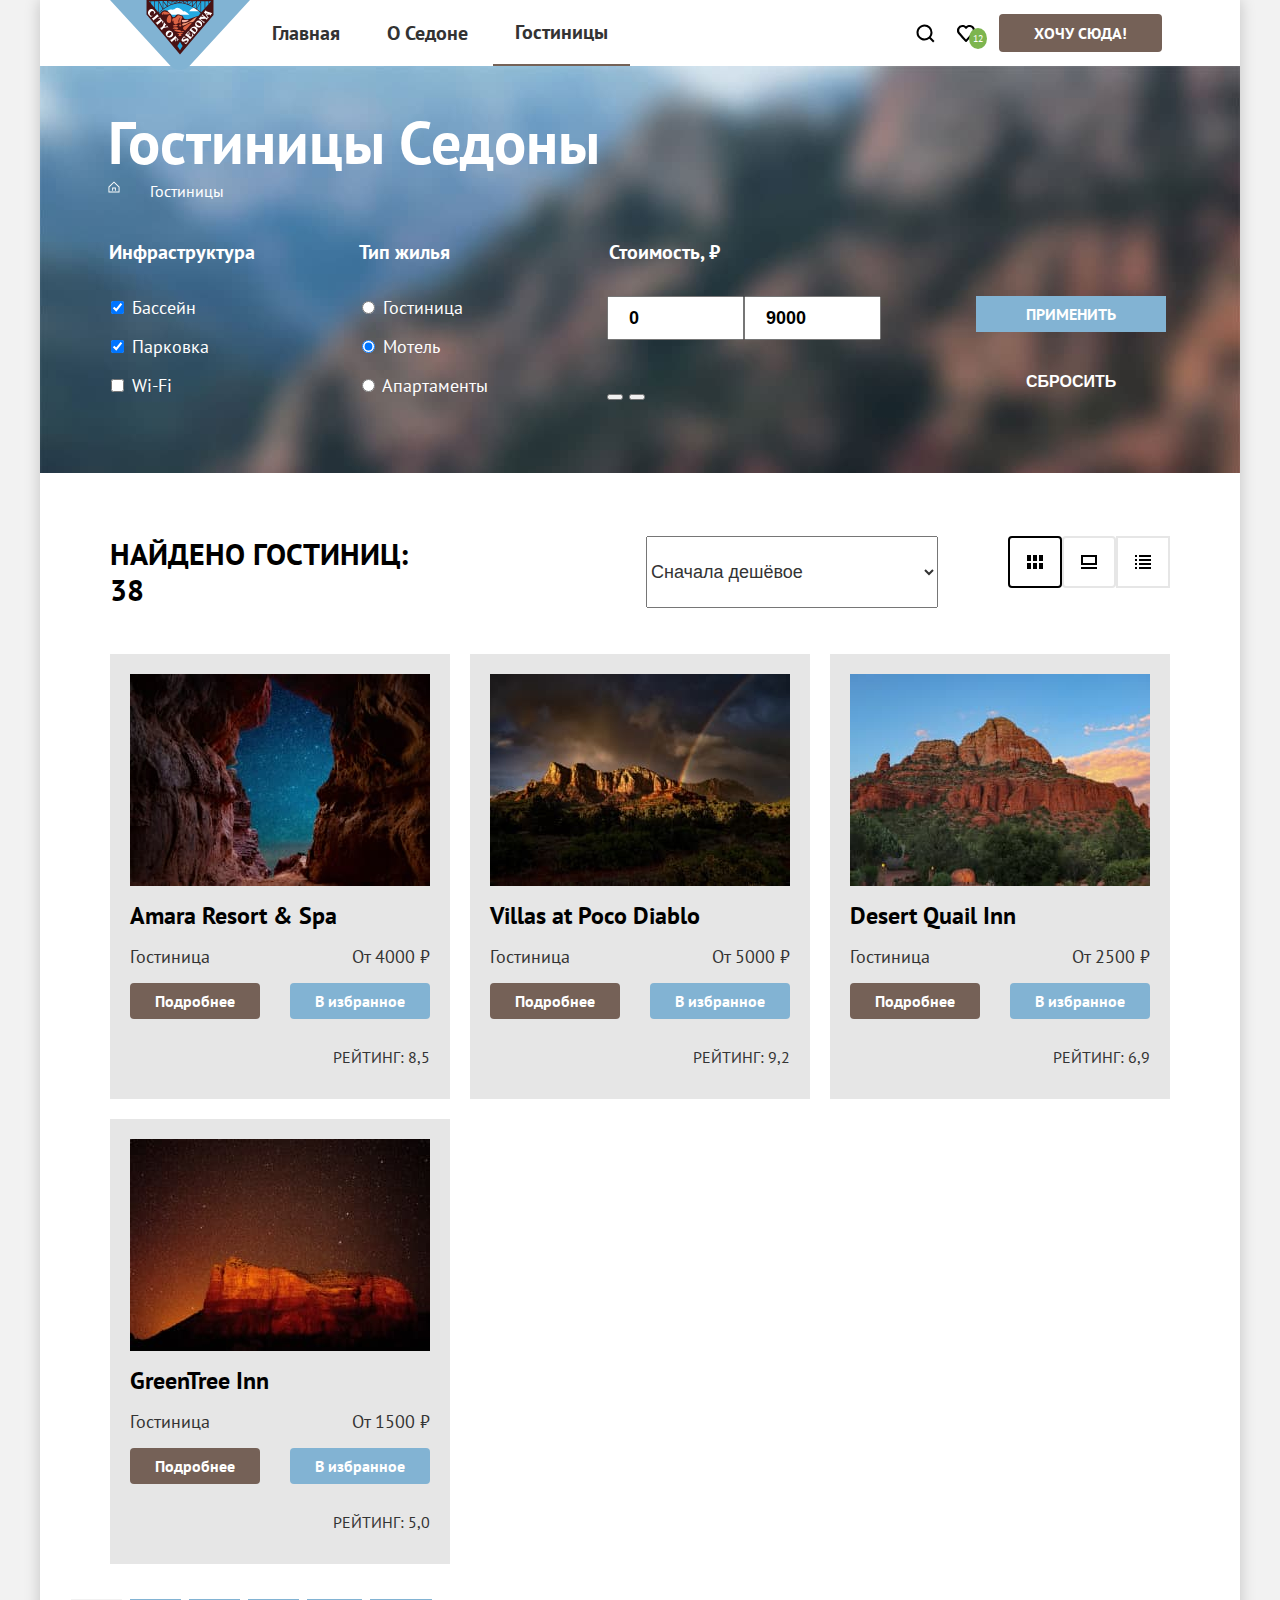
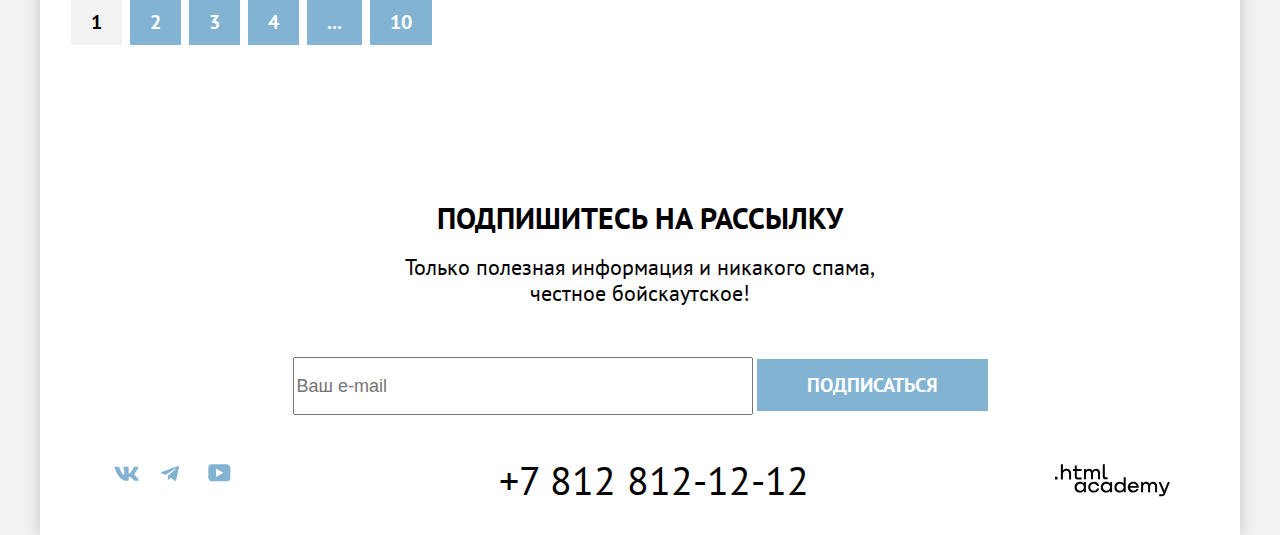
==== catalog.html @ 983b4f61 "добавляет точки у alt" ====
<!DOCTYPE html>
<html lang="ru">

    <head>
        <meta charset="utf-8">
        <link rel="stylesheet" href="styles/styles.css">
        <title>
            HTML Academy: Седона
        </title>
    </head>

    <body>
      <div class="page-container">
        <!--Шапка-->
        <header class="page-header">
          <nav class="navigation">
            <a class="link-main-page" href="#">
              <img class="logo" src="images/logo.svg" width="140" height="70" alt="Фавикон-логотип Седона.">
            </a>
            <!--Навигация по сайту-->
            <ul class="navigation-list">
              <li class="navigation-item">
                <a class="navigation-link" href="#">
                  Главная
                </a>
              </li>
              <li class="navigation-item">
                <a class="navigation-link" href="#">
                  О Седоне
                </a>
              </li>
              <li class="navigation-item navigation-item-current">
                <a class="navigation-link" href="catalog.html">
                  Гостиницы
                </a>
              </li>
            </ul>
            <!--Навигация пользовательская-->
            <ul class="navigation-user">
              <li class="navigation-useritem">
                <a class="navigation-userlink navigation-userlink-searching" href="#">
                  <span class="visually-hidden">
                    Поиск
                  </span>
                </a>
              </li>
              <li class="navigation-useritem navigation-useritem-favourite">
                <a class="navigation-userlink navigation-userlink-favourite" href="#">
                  <span class="visually-hidden">
                    Избранное
                  </span>
                  <span class="favourite-number">
                    12
                  </span>
                </a>
              </li>
              <li class="navigation-useritem">
                <a class="navigation-userlink-button" href="#">
                  Хочу сюда!
                </a>
              </li>
            </ul>
          </nav>
        </header>

        <main class="main-inner main-container">
            <div class="catalog-header">
              <!--Внутренняя навигация-->
              <section class="filter">
                <h1 class="filter-title">
                  Гостиницы Седоны
                </h1>
                <ul class="breadcrumbs">
                  <li class="breadcrumbs-item breadcrumbs-item-main">
                    <a class="breadcrumbs-link" href="index.html">
                      <span class="visually-hidden">
                        Главная
                      </span>
                    </a>
                  </li>
                  <li class="breadcrumbs-item">
                    <a class="breadcrumbs-link">
                      Гостиницы
                    </a>
                  </li>
                </ul>
              </section>
              <!--Фильтрация-->
              <section class="catalog-sorting">
                <h1 class="visually-hidden">
                  Список товаров с фильтрами
                </h1>

                <form class="catalog-filter" action="https://echo.htmlacademy.ru/" method="get">
                  <fieldset class="catalog-filter-infrastructure">
                    <legend class="catalog-filter-title">Инфраструктура</legend>
                    <ul class="catalog-filter-list">
                      <li class="catalog-filter-item">
                        <label class="control">
                          <input class="control-input" type="checkbox" name="swimming-pool" checked>
                          Бассейн
                        </label>
                      </li>
                      <li class="catalog-filter-item">
                        <label class="control">
                          <input class="control-input" type="checkbox" name="parking" checked>
                          Парковка
                        </label>
                      </li>
                      <li class="catalog-filter-item">
                        <label class="control">
                          <input class="control-input" type="checkbox" name="wifi">
                          Wi-Fi
                        </label>
                      </li>
                    </ul>
                  </fieldset>

                  <fieldset class="catalog-filter-housingtype">
                    <legend class="catalog-filter-title">Тип жилья</legend>
                    <ul class="catalog-filter-list">
                      <li class="catalog-filter-item">
                        <label class="control">
                          <input class="control-input" type="radio" name="housing-type" value="hotel">
                          Гостиница
                        </label>
                      </li>
                      <li class="catalog-filter-item">
                        <label class="control">
                          <input class="control-input" type="radio" name="housing-type" value="motel" checked>
                          Мотель
                        </label>
                      </li>
                      <li class="catalog-filter-item">
                        <label class="control">
                          <input class="control-input" type="radio" name="housing-type" value="apartments">
                          Апартаменты
                        </label>
                      </li>
                    </ul>
                  </fieldset>

                  <fieldset class="catalog-filter-price">
                    <legend class="catalog-filter-pricetitle">Стоимость, ₽</legend>
                    <div class="input-container">
                      <label class="input-containerlabel" for="price_min"></label><label class="input-containerlabel"
                        for="price_min"></label>
                      <input id="price_min" type="text" name="price_min" value="0" class="catalog-filter-pricerange"
                        placeholder="от">

                      <label class="input-containerlabel" for="price_max"></label><label class="input-containerlabel"
                        for="price_max"></label>
                      <input id="price_max" type="text" name="price_max" value="9000" class="catalog-filter-pricerange"
                        placeholder="до">
                    </div>
                    <div class="range-block">
                      <div class="scale">
                        <div class="range"></div>
                        <button>
                          <span class="visually-hidden">Установить минимальную цену</span>
                        </button>
                        <button>
                          <span class="visually-hidden">Установить максимальную цену</span>
                        </button>
                      </div>
                    </div>
                  </fieldset>

                  <fieldset class="catalog-filter-button">
                    <legend class="visually-hidden">Кнопки</legend>
                    <button class="blue-button button-add" type="submit">
                      Применить
                    </button>
                    <button class="button-delete" type="reset">
                      Сбросить
                    </button>
                  </fieldset>
                </form>
              </section>
            </div>

          <div class="catalog-right-column">
            <!--Список гостиниц-->
            <section class="housing-list">
              <!--Сортировка показа-->
              <div class="housing-list-sorting">
                <h2 class="housing-list-title">
                    Найдено гостиниц: 38
                </h2>
                <div class="housing-list-viewfilter">
                <select class="select-control" aria-label="Сортировка">
                    <option value="cheap">
                        Сначала дешёвое
                    </option>
                    <option value="expensive">
                        Сначала дорогое
                    </option>
                    <option value="popular">
                        Сначала популярное
                    </option>
                </select>
                <ul class="viewcards-list">
                    <li class="viewcards-item-cards viewcards-item-current">
                        <a class="button" href="#">
                            <span class="visually-hidden">
                                Показать карточки
                            </span>
                        </a>
                    </li>
                    <li class="viewcards-item-one">
                        <a class="button" href="#">
                            <span class="visually-hidden">
                                Показать по одной
                            </span>
                        </a>
                    </li>
                    <li class="viewcards-item-list">
                        <a class="button button-light" href="#">
                            <span class="visually-hidden">
                                Показать список
                            </span>
                        </a>
                    </li>
                </ul>
              </div>
              </div>
              <!--Карточки гостиниц-->
                <ul class="product-list">
                    <li class="product-card">
                        <a class="product-card-link" href="#">
                            <img class="product-card-image" src="images/catalog/amara-resort-spa.jpg" width="300"
                                height="212" alt="Звездное небо и горы, отель Amara Resort & Spa.">
                            <h3 class="product-card-title">
                                Amara Resort & Spa
                            </h3>
                        </a>
                        <div class="housingtype-price">

                        <span class="product-card-housingtype">
                            Гостиница
                        </span>
                        <span class="product-card-price">
                            От 4000 ₽
                        </span>
                        </div>

                        <div class="housingtype-button">
                        <a class="button button-additional" href="#">
                            Подробнее
                        </a>
                        <a class="button button-favourite" href="#">
                            В избранное
                        </a>
                      </div>

                      <div class="housingtype-rating">
                        <p class="stars stars-four">
                            <span class="visually-hidden">
                                Звездность гостиницы: 4 звезды
                            </span>
                        </p>
                        <span class="product-card-rating">
                            Рейтинг: 8,5
                        </span>
                      </div>
                    </li>

                    <li class="product-card">
                        <a class="product-card-link" href="#">
                            <img class="product-card-image" src="images/catalog/villas-at-poco-diablo.jpg" width="300"
                                height="212" alt="Звездное небо и горы, отель Villas at Poco Diablo.">
                            <h3 class="product-card-title">
                                Villas at Poco Diablo
                            </h3>
                        </a>
                        <div class="housingtype-price">

                          <span class="product-card-housingtype">
                              Гостиница
                          </span>
                          <span class="product-card-price">
                              От 5000 ₽
                          </span>
                          </div>

                          <div class="housingtype-button">
                          <a class="button button-additional" href="#">
                              Подробнее
                          </a>
                          <a class="button button-favourite" href="#">
                              В избранное
                          </a>
                        </div>

                        <div class="housingtype-rating">
                          <p class="stars stars-four">
                              <span class="visually-hidden">
                                  Звездность гостиницы: 4 звезды
                              </span>
                          </p>
                          <span class="product-card-rating">
                              Рейтинг: 9,2
                          </span>
                        </div>
                    </li>

                    <li class="product-card">
                        <a class="product-card-link" href="#">
                            <img class="product-card-image" src="images/catalog/desert-quail-inn.jpg" width="300"
                                height="212" alt="Горы и голубое небо, отель Desert Quail Inn.">
                            <h3 class="product-card-title">
                                Desert Quail Inn
                            </h3>
                        </a>
                        <div class="housingtype-price">

                          <span class="product-card-housingtype">
                              Гостиница
                          </span>
                          <span class="product-card-price">
                              От 2500 ₽
                          </span>
                          </div>

                          <div class="housingtype-button">
                          <a class="button button-additional" href="#">
                              Подробнее
                          </a>
                          <a class="button button-favourite" href="#">
                              В избранное
                          </a>
                        </div>

                        <div class="housingtype-rating">
                          <p class="stars stars-four">
                              <span class="visually-hidden">
                                  Звездность гостиницы: 3 звезды
                              </span>
                          </p>
                          <span class="product-card-rating">
                              Рейтинг: 6,9
                          </span>
                        </div>
                    </li>

                    <li class="product-card">
                        <a class="product-card-link" href="#">
                            <img class="product-card-image" src="images/catalog/greentree-inn.jpg" width="300"
                                height="212" alt="Звездное небо и горы, отель GreenTree Inn.">
                            <h3 class="product-card-title">
                                GreenTree Inn
                            </h3>
                        </a>
                      <div>
                        <div class="housingtype-price">
                          <span class="product-card-housingtype">
                              Гостиница
                          </span>
                          <span class="product-card-price">
                              От 1500 ₽
                          </span>
                          </div>

                          <div class="housingtype-button">
                          <a class="button button-additional" href="#">
                              Подробнее
                          </a>
                          <a class="button button-favourite" href="#">
                              В избранное
                          </a>
                        </div>

                        <div class="housingtype-rating">
                          <p class="stars stars-four">
                              <span class="visually-hidden">
                                  Звездность гостиницы: 2 звезды
                              </span>
                          </p>
                          <span class="product-card-rating">
                              Рейтинг: 5,0
                          </span>
                        </div>
                    </li>
                </ul>
            </section>
            <!--Пагинация-->
            <section class="pages">
                <h2 class="visually-hidden">Список страниц</h2>
                <ul class="pagination">
                    <li class="pagination-item">
                        <a class="pagination-prev pagination-disabled">
                            <span class="visually-hidden">
                                Предыдущая страница
                            </span>
                        </a>
                    </li>
                    <li class="pagination-item">
                        <a class="pagination-link pagination-current">
                            1
                        </a>
                    </li>
                    <li class="pagination-item">
                        <a class="pagination-link" href="#">
                            2
                        </a>
                    </li>
                    <li class="pagination-item">
                        <a class="pagination-link" href="#">
                            3
                        </a>
                    </li>
                    <li class="pagination-item">
                        <a class="pagination-link" href="#">
                            4
                        </a>
                    </li>
                    <li class="pagination-item">
                        <a class="pagination-link" href="#">
                            ...
                        </a>
                    </li>
                    <li class="pagination-item">
                        <a class="pagination-link pagination-next" href="#">
                            10
                        </a>
                    <li class="pagination-item">
                        <a class="pagination-next" href="#">
                            <span class="visually-hidden">
                                Следующая страница
                            </span>
                        </a>
                    </li>
                </ul>
            </section>
          </div>


        </main>

        <footer class="page-footer">
          <div class="page-footer-container">
            <!--Рассылка-->
            <section class="footer-subscription">
              <h2 class="footer-subscription-title footer-subscription-title-black">
                Подпишитесь на рассылку
              </h2>
              <p class="footer-subscription-description footer-subscription-description-black">
                Только полезная информация и никакого спама, честное бойскаутское!
              </p>
              <form class="footer-subscription-form" action="https://echo.htmlacademy.ru/" method="post">
                <label class="visually-hidden">
                  Ваш e-mail
                </label>
                <input class="field" placeholder="Ваш e-mail" type="email" name="footer-subscription-email" id="footer-subscription-email" required>
                <button class="blue-button footer-subscription-button" type="submit">
                  Подписаться
                </button>
              </form>
            </section>
            <!--Контакты-->
            <section class="footer-social">
              <h2 class="visually-hidden">Ссылки на социальные сети</h2>

              <ul class="footer-social-list">
                <li class="footer-social-item">
                  <a class="footer-social-item-vk" href="https://vk.com/htmlacademy">
                    <span class="visually-hidden">
                      Наша страница Vkontakte
                    </span>
                  </a>
                </li>
                <li class="footer-social-item">
                  <a class="footer-social-item-telegram" href="https://t.me/htmlacademy">
                    <span class="visually-hidden">
                      Наш канал Telegram
                    </span>
                  </a>
                </li>
                <li class="footer-social-item">
                  <a class="footer-social-item-youtube" href="https://www.youtube.com/user/htmlacademyru">
                    <span class="visually-hidden">
                      Наш канал YouTube
                    </span>
                  </a>
                </li>
              </ul>

              <a class="footer-company-phone" href="tel:+78128121212">
                +7 812 812-12-12
              </a>

              <a class="htmlacademy-link" href="https://htmlacademy.ru/">
                <img class="htmlacademy-img" src="images/html-academy.svg" width="115" height="33" alt=".html academy.">
              </a>
            </section>
          </div>
        </footer>
      </div>
    </body>

</html>
---- styles/styles.css ----
@font-face {
  font-family: "PT Sans";
  font-style: normal;
  font-weight: 400;
  src: url("../fonts/ptsans-400.woff2") format("woff2");
  font-display: swap;
}

@font-face {
  font-family: "PT Sans";
  font-style: normal;
  font-weight: 700;
  src: url("../fonts/ptsans-700.woff2") format("woff2");
  font-display: swap;
}

html {
  height: 100%;
}

body {
  margin: 0;
  height: 100%;
  font-family: "PT Sans", sans-serif;
  font-size: 22px;
  line-height: 26px;
  color: #333333;
  background-color: #f2f2f2;
}

.page-container {
  background-color: #ffffff;
  box-shadow: 0 0 15px rgba(0, 0, 0, 0.2);
  width: 1200px;
  margin: 0 auto;
  min-height: 100%;
  display: flex;
  flex-direction: column;
}

/* Header */
.page-header {
  position: relative;
}
.link-main-page {
  position: absolute;
  margin: 0 0 0 70px;
}
.navigation {
  display: flex;
  margin: 0 auto;
}
/*Навигация по сайту*/
.navigation-list {
  display: flex;
  flex-wrap: wrap;
  justify-content: space-between;
  margin: 0 0 0 210px;
  padding: 0;
  list-style-type: none;
  align-items: center;
  width: 380px;
}

.navigation-item-current {
  border-bottom: 2px solid #756257;
}

/*Навигация пользовательская*/
.navigation-user {
  display: flex;
  flex-wrap: wrap;
  justify-content: space-between;
  margin: 0 78px 0 0;
  padding: 0;
  margin-left: auto;
  list-style-type: none;
  align-items: center;
  min-height: 64px;
  min-width: 44px;
}

.navigation-link {
  display: block;
  padding: 20px 22px;
  font-weight: 700;
  font-size: 20px;
  line-height: 24px;
  color: #333333;
  text-decoration: none;
  text-align: center;

}

.navigation-userlink {
  display: block;
  width: 44px;
  height: 64px;
  font-weight: 700;
  font-size: 20px;
  line-height: 24px;
  color: #333333;
  text-decoration: none;
  text-align: center;
}

.navigation-userlink-searching {
  background-image: url("../images/search.svg");
  width: 20px;
  height: 20px;
  background-repeat: no-repeat;
  background-position: 0 center;
  padding: 22px 11px;
}

.navigation-userlink-favourite {
  background-image: url("../images/favourite.svg");
  width: 20px;
  height: 20px;
  background-repeat: no-repeat;
  background-position: 0 center;
  padding: 22px 11px;
}

.favourite-number {
  font-weight: 400;
  font-size: 10px;
  line-height: 10px;
  color: #FFFFFF;
  text-align: center;
  text-decoration: none;
  background: #7DB54F;
  border-radius: 50%;
  padding: 4px;
  width: 20px;
  height: 20px;
}

.navigation-userlink-button {
  display: block;
  font-weight: 700;
  font-size: 16px;
  line-height: 20px;
  font-family: inherit;
  text-align: center;
  color: #ffffff;
  background-color: #756157;
  border-color: #756157;
  border-radius: 4px;
  text-decoration: none;
  text-transform: uppercase;
  padding: 9px 35px;
}



/*Main-page*/
.main-container {
  flex-grow: 1;
}

.main-index {
  color: #000000;
  background-color: #FFFFFF;
}
/*Приветственный блок*/
.welcome {
  background-color: #7c97a8;
  background-image: url("../images/main/welcome-background.jpg");
  background-size: cover;
  background-repeat: no-repeat;
  background-position: center 0;
  padding-top: 51px;
  padding-bottom: 82px;
}

.welcome-img {
  display: block;
  margin: 0 auto;
}

/*
.welcome-img::after {
  background-image: url("../images/main/divider.svg");
}
*/

/*Преимущества города*/
.advantages {
  margin-bottom: 63px;
  padding-top: 69px;
}

.advantages-title {
  font-weight: 700;
  font-size: 24px;
  line-height: 28px;
  color: #000000;
  text-transform: uppercase;
}

.advantages-description {
  font-weight: 400;
  font-size: 18px;
  line-height: 21px;
}

.main-advantages-title {
  padding: 0;
  font-weight: 700;
  color: #000000;
  text-transform: uppercase;
  text-align: center;
  font-size: 30px;
  line-height: 36px;
  width: 646px;
  margin: 0 auto 25px;
}

.advantages-city {
  font-weight: 400;
  font-size: 22px;
  line-height: 26px;
  color: #333333;
  text-align: center;
  margin: 0 0 90px 0;
}

.advantages-list {
  display: flex;
  flex-wrap: wrap;
  list-style-type: none;
  margin: 0;
  padding: 0;
}

.advantages-item-container {
  width: 230px;
  min-height: 200px;
  padding: 80px 85px;
  text-align: center;
}

.advantages-item-city {
  display: flex;
}

.advantages-item-bridge {
  display: flex;
  flex-direction: row-reverse;
}

.advantages-item-city,
.advantages-item-bridge {
  background-color: #82B3D3;
}

.advantages-item-square,
.advantages-item-tourists {
  background-color: #83B3D31F;
}

.advantages-item-road {
  background-color: #83B3D333;
}

.advantages-description-white, .white-advantages-title {
  color: #FFFFFF;
}
/*Преимущества отелей*/
.hotel-advantages-list {
  display: flex;
  flex-wrap: wrap;
  margin: 0;
  padding: 0;
  text-align: center;
  list-style-type: none;
}

.hotel-advantages-minititle {
  font-weight: 700;
  font-size: 24px;
  line-height: 28px;
  color: #000000;
  text-transform: uppercase;
  text-align: center;
  margin: 0 0 30px 0;
  padding: 0;
}

.main-hotel-advantages-title {
  font-weight: 700;
  color: #000000;
  text-transform: uppercase;
  text-align: center;
  font-size: 30px;
  line-height: 36px;
  width: 505px;
  padding: 13px 0 0 0;
  margin: 0 auto 18px;
}

.hotel-advantages-advantages {
  font-weight: 400;
  font-size: 22px;
  line-height: 26px;
  color: #333333;
  text-align: center;
  margin: 0 0 70px 0;
}

.hotel-advantages-description {
  font-weight: 400;
  font-size: 18px;
  line-height: 21px;
  color: #333333;
  text-align: center;
  margin: 0 85px 80px 85px;
  width: 230px;
}

.hotel-advantages-item-housing {
  background-color: #83B3D31F;
  width: 400px;
}
.hotel-advantages-item-housing-img {
  background-image: url("../images/main/housing.svg");
  width: 75px;
  height: 72px;
  background-repeat: no-repeat;
  background-position: center center;
  margin: 0 auto;
  padding: 0;
  padding-top: 77px;
}

.hotel-advantages-item-food {
  width: 400px;
}
.hotel-advantages-item-food-img {
  background-image: url("../images/main/food.svg");
  width: 74px;
  height: 70px;
  background-repeat: no-repeat;
  background-position: center center;
  margin: 0 auto;
  padding: 0;
  padding-top: 77px;
}
.hotel-advantages-item-present {
  background-color: #83B3D31F;
  width: 400px;
}
.hotel-advantages-item-present-img {
  background-image: url("../images/main/present.svg");
  width: 64px;
  height: 76px;
  background-repeat: no-repeat;
  background-position: center center;
  margin: 0 auto;
  padding: 0;
  padding-top: 77px;
}

/*Поиск гостиницы*/
.searching {
  width: 592px;
  text-align: center;
  margin: 100px auto;
}

.searching-title {
  font-weight: 700;
  font-size: 30px;
  line-height: 36px;
  color: #000000;
  text-transform: uppercase;
  text-align: center;
  margin: 0 auto;
  padding: 0 0 12px 0;
  width: 592px;
}

.searching-description {
  font-weight: 400;
  font-size: 22px;
  line-height: 26px;
  color: #333333;
  text-align: center;
  margin: 0 auto 59px;
  padding: 0;
  width: 592px;
}

/* Buttons */
.searching-link {
  font-weight: 700;
  font-size: 20px;
  line-height: 36px;
  padding: 8px 50px;
}

.brown-button {
  font-family: inherit;
  text-align: center;
  color: #ffffff;
  background-color: #756157;
  border-color: #756157;
  text-decoration: none;
  text-transform: uppercase;
}

/* Catalog */

/* Внутренняя навигация */
.catalog-header {
  width: 1200px;
  color: #FFFFFF;
  background-image: url("../images/catalog/catalog-background.jpg");
  background-size: cover;
  background-repeat: no-repeat;
  background-position: center 0;
}

.filter {
  width: 1060px;
  padding: 37px 0 21px 68px;
}

.filter-title {
  font-weight: 700;
  font-size: 60px;
  line-height: 78px;
  margin: 0;
  padding: 0;
}

.breadcrumbs {
  display: flex;
  flex-wrap: wrap;
  margin: 0;
  padding: 0;
}

.breadcrumbs-item-main {
  background-image: url("../images/catalog/main-icon.svg");
  width: 12px;
  height: 12px;
  background-size: cover;
  background-repeat: no-repeat;
  background-position: center center;
}

.breadcrumbs-item {
  font-weight: 400;
  font-size: 16px;
  line-height: 21px;
  list-style-type: none;
  margin-right: 30px;
}

.breadcrumbs-link {
  color: inherit;
}

/*Фильтрация*/
.catalog-filter {
  width: 1060px;
  display: flex;
  justify-content: space-between;
  margin: 17px 0 57px 67px;
  padding: 0 0 71px 0;
}

.catalog-filter-infrastructure {
  width: 155px;
  margin: 0;
  padding: 0;
  border: none;
}

.catalog-filter-housingtype {
  width: 155px;
  margin: 0;
  padding: 0;
  border: none;
}

.catalog-filter-title {
  font-weight: 700;
  font-size: 20px;
  line-height: 24px;
  margin: 0 0 16px 0;
}

.catalog-filter-pricetitle {
  font-weight: 700;
  font-size: 20px;
  line-height: 24px;
  margin: 0 0 32px 0;
}

.catalog-filter-list {
  margin: 0;
  padding: 0;
  list-style-type: none;
  font-weight: 400;
  font-size: 18px;
  line-height: 23px;
}

.catalog-filter-item {
  margin: 0;
  padding: 16px 0 0 0;
}

.control-input {
  font-weight: 400;
  font-size: 18px;
  line-height: 23px;
}

.catalog-filter-price {
  width: 226px;
  border: none;
  margin: 0;
  padding: 0;
}

.input-container {
  display: flex;
}

.catalog-filter-pricerange {
  width: 113px;
  color: #000000;
  font-weight: 700;
  font-size: 18px;
  line-height: 24px;
  margin: 0 0 36px 0;
  padding: 8px 0 8px 20px;
}

.catalog-filter-button {
  margin: 56px 0 0 0;
  padding: 0;
  width: 191px;
  border: none;
}

/*Список гостиниц*/
.housing-list {
  width: 1060px;
  margin: 55px 0 0 70px;
  padding: 0;
}

.housing-list-sorting {
  display: flex;
  margin: 0 0 40px 0;
  padding: 6px 0;
}

.housing-list-title {
  font-weight: 700;
  font-size: 30px;
  line-height: 36px;
  color: #000000;
  text-transform: uppercase;
  text-align: left;
  margin: 0 200px 0 0;
  padding: 0;
}

.housing-list-viewfilter {
  display: flex;
  gap: 70px;
}
.select-control {
  color: #333333;
  font-weight: 400;
  font-size: 18px;
  line-height: 21px;
  width: 292px;
  margin: 0;
  padding: 0;
}


.viewcards-list {
  display: flex;
  margin: 0;
  padding: 0;
  list-style-type: none;
}


/*viewcards-item
добавить бордеры*/

.viewcards-item-cards {
  background-image: url("../images/catalog/cards.svg");
  width: 16px;
  height: 14px;
  background-repeat: no-repeat;
  background-position: center center;
  padding: 17px;
  border: 2px solid #E6E6E6;
  border-radius: 4px;
}

.viewcards-item-one {
  background-image: url("../images/catalog/one-card.svg");
  width: 16px;
  height: 14px;
  background-repeat: no-repeat;
  background-position: center center;
  padding: 17px;
  border: 2px solid #E6E6E6;
  border-radius: 4px;
}

.viewcards-item-list {
  background-image: url("../images/catalog/list.svg");
  width: 16px;
  height: 14px;
  background-repeat: no-repeat;
  background-position: center center;
  padding: 17px;
  border: 2px solid #E6E6E6;
}

.viewcards-item-current {
  border: 2px solid #000000;
}
.product-list {
  /*display: flex;
  flex-wrap: wrap;
  justify-content: flex-start;
  margin: 0 0 63px 40px;*/
  display: grid;
  grid-template-columns: repeat(3, 340px);
  gap: 20px;
  margin: 0;
  margin-bottom: 40px;
  padding: 0;
  list-style-type: none;
  width: 1060px;
}

.product-card {
  box-sizing:border-box;
  margin: 0;
  padding: 20px;
  background-color: #E6E6E6;
}

/*
.product-card:nth-child(3n) {
  margin: 0 0 20px 0;
}
*/

.housingtype-price, .housingtype-button {
  display: flex;
  justify-content: space-between;
  align-items: center;
  margin: 0 0 16px 0;
  padding: 0;
  width: 300px;
}

.housingtype-rating {
  display: flex;
  justify-content: space-between;
  align-items: center;
  margin: 0;
  padding: 0;
  width: 300px;
}

.product-card-link {
  text-decoration: none;
  width: 300px;
}

.product-card-image {
  display: block;
  margin: 0 auto;
}

.product-card-title {
  color: #000000;
  font-weight: 700;
  font-size: 24px;
  line-height: 28px;
  margin: 16px 0 16px 0;
  padding: 0;
}

.product-card-housingtype {
  color: #333333;
  font-weight: 400;
  font-size: 18px;
  line-height: 21px;
}

.product-card-price {
  color: #333333;
  font-weight: 400;
  font-size: 18px;
  line-height: 21px;
}

.product-card-rating {
  color: #333333;
  font-weight: 400;
  font-size: 16px;
  line-height: 20px;
  text-transform: uppercase;
}

/*Кнопки каталог*/
.button-add {
  color: #FFFFFF;
  font-weight: 700;
  font-size: 16px;
  line-height: 20px;
  text-decoration: none;
  padding: 8px 50px;
  margin-bottom: 32px;
}

.button-delete {
  text-align: center;
  text-transform: uppercase;
  color: #FFFFFF;
  font-weight: 700;
  font-size: 16px;
  line-height: 20px;
  text-decoration: none;
  padding: 8px 50px;
  background-color: rgba(28,28,28,0);
  border: rgba(28,28,28,0);
}

.button {
  color: #FFFFFF;
  font-weight: 700;
  font-size: 16px;
  line-height: 20px;
  text-decoration: none;
}

.button-additional {
  background-color: #756157;
  padding: 8px 25px;
  border-radius: 4px;
}

.button-favourite {
  background-color: #82B3D3;
  padding: 8px 25px;
  border-radius: 4px;
}

.selected {
  background-color: #7DB54F;
  padding: 8px 25px;
  border-radius: 4px;
}

/*Пагинация*/
.pagination {
  display: flex;
  margin: 0 0 60px 31px;
  padding: 0 0 0 0;
  width: 400px;
  list-style-type: none;
}

.pagination-link {
  font-weight: 700;
  font-size: 20px;
  line-height: 36px;
  text-decoration: none;
  color: #FFFFFF;
  background-color: #82B3D3;
  padding: 10px 20px;
  margin-right: 8px;
}

.pagination-current {
  color: #000000;
  background-color: #F2F2F2;
}


/* Подвал */
.page-footer {
  font-size: 14px;
  font-weight: 700;
  color: #000000;
  background-color: #ffffff;
}

.page-footer-container {
  display: flex;
  width: 1200px;
  margin: 0 auto;
  flex-wrap: wrap;
  text-align: center;
}

/*Рассылка*/
.footer-subscription-image {
  background-image: url("../images/subscribe-background.jpg");
  background-size: 100% auto;
  background-repeat: no-repeat;
  height: 415px;
}

.footer-subscription {
  width: 1200px;
}

.footer-subscription-title {
  font-weight: 700;
  font-size: 30px;
  line-height: 36px;
  text-transform: uppercase;
  width: 475px;
  margin: 5px auto;
  padding-top: 95px;
}

.footer-subscription-description {
  font-weight: 400;
  font-size: 22px;
  line-height: 26px;
  width: 475px;
  margin: 18px auto 51px;
}

.footer-subscription-title-white,
.footer-subscription-description-white {
  color: #FFFFFF;
}

.footer-subscription-form {
  width: 800px;
  margin: 0 auto;
}

.field {
  font-weight: 400;
  font-size: 18px;
  line-height: 24px;
  color: #000000;
  width: 452px;
  height: 52px;
  margin: 0;
}

.footer-subscription-button {
  font-weight: 700;
  font-size: 20px;
  line-height: 36px;
  padding: 8px 50px;
  margin: 0;
}

.blue-button {
  font-family: inherit;
  text-align: center;
  color: #ffffff;
  background-color: #82B3D3;
  border: none;
  text-decoration: none;
  text-transform: uppercase;
}

/*Контакты*/
.footer-social {
  display: flex;
  flex-wrap: wrap;
  align-items: center;
  justify-content: space-between;
  margin: 0 auto;
  width: 1060px;
  padding-top: 45px;
  padding-bottom: 35px;
}

.footer-social-list {
  display: flex;
  align-items: center;
  margin: 0;
  padding: 0;
  width: 142px;
  list-style-type: none;
}

.footer-social-item {
  width: 47px;
  height: 40px;
}

.footer-social-item-vk {
  background-image: url("../images/social-icon/vk.svg");
  width: 24px;
  height: 14px;
  background-repeat: no-repeat;
  background-position: 0 center;
  padding: 20px 20px;
}

.footer-social-item-telegram {
  background-image: url("../images/social-icon/telegram.svg");
  width: 18px;
  height: 16px;
  background-repeat: no-repeat;
  background-position: 0 center;
  padding: 20px 20px;
}

.footer-social-item-youtube {
  background-image: url("../images/social-icon/youtube.svg");
  width: 22px;
  height: 17px;
  background-repeat: no-repeat;
  background-position: 0 center;
  padding: 20px 20px;
}

.footer-company-phone {
  color: inherit;
  font-weight: 400;
  font-size: 40px;
  line-height: 40px;
  text-decoration: none;
  width: 720px;
}

.htmlacademy-link {
  width: 115px;
  height: 33px;
}

/*Подвал в каталоге*/
.footer-subscription-title-black,
.footer-subscription-description-black {
  color: #000000;
}

/*Скрытое*/
.visually-hidden {
  position: absolute;
  width: 1px;
  height: 1px;
  margin: -1px;
  border: 0;
  padding: 0;
  white-space: nowrap;
  clip-path: inset(100%);
  clip: rect(0 0 0 0);
  overflow: hidden;
}
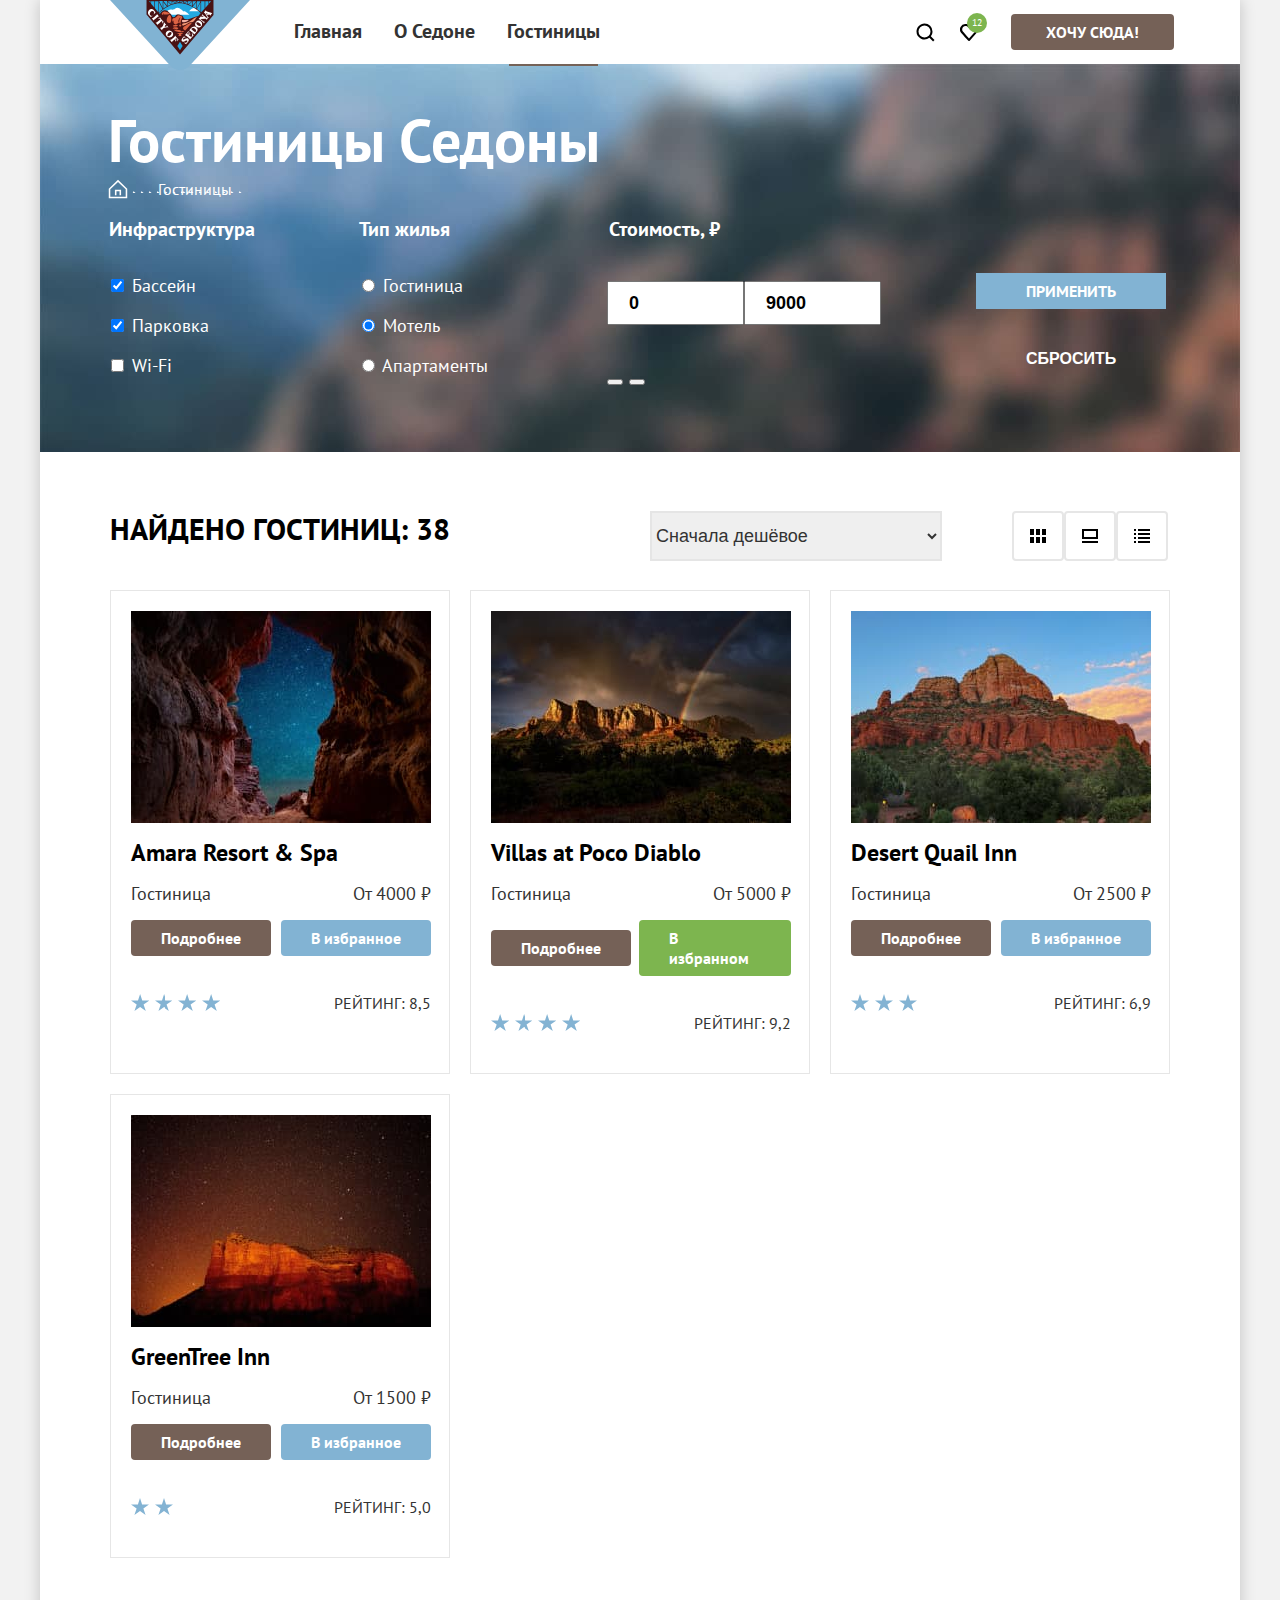
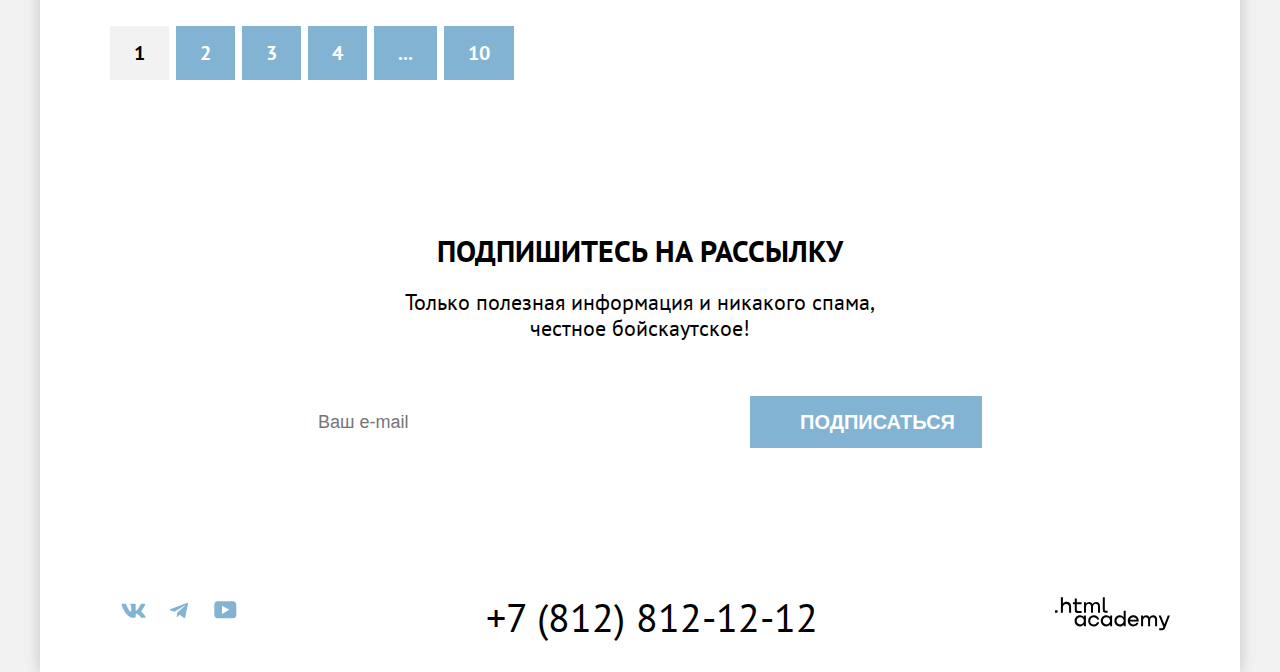
==== commit 6bb12081: "Вносит правки" ====
--- a/catalog.html
+++ b/catalog.html
@@ -14,13 +14,13 @@
         <!--Шапка-->
         <header class="page-header">
           <nav class="navigation">
-            <a class="link-main-page" href="#">
+            <a class="link-main-page" href="index.html">
               <img class="logo" src="images/logo.svg" width="140" height="70" alt="Фавикон-логотип Седона.">
             </a>
             <!--Навигация по сайту-->
             <ul class="navigation-list">
               <li class="navigation-item">
-                <a class="navigation-link" href="#">
+                <a class="navigation-link" href="index.html">
                   Главная
                 </a>
               </li>
@@ -71,8 +71,8 @@
                   Гостиницы Седоны
                 </h1>
                 <ul class="breadcrumbs">
-                  <li class="breadcrumbs-item breadcrumbs-item-main">
-                    <a class="breadcrumbs-link" href="index.html">
+                  <li class="breadcrumbs-item">
+                    <a class="breadcrumbs-link breadcrumbs-link-main" href="index.html">
                       <span class="visually-hidden">
                         Главная
                       </span>
@@ -168,7 +168,7 @@
 
                   <fieldset class="catalog-filter-button">
                     <legend class="visually-hidden">Кнопки</legend>
-                    <button class="blue-button button-add" type="submit">
+                    <button class="button-add" type="submit">
                       Применить
                     </button>
                     <button class="button-delete" type="reset">
@@ -200,22 +200,44 @@
                     </option>
                 </select>
                 <ul class="viewcards-list">
-                    <li class="viewcards-item-cards viewcards-item-current">
-                        <a class="button" href="#">
-                            <span class="visually-hidden">
+                    <li class="viewcards-item">
+                        <a class="viewcards-grid-toggle" href="#" type="button">
+                          <svg aria-hidden="true" focusable="false" width="16" height="14" viewBox="0 0 16 14" fill="none" xmlns="http://www.w3.org/2000/svg">
+                            <path d="M4 0H0V6H4V0Z" fill="black"/>
+                            <path d="M16 0H12V6H16V0Z" fill="black"/>
+                            <path d="M10 0H6V6H10V0Z" fill="black"/>
+                            <path d="M4 8H0V14H4V8Z" fill="black"/>
+                            <path d="M16 8H12V14H16V8Z" fill="black"/>
+                            <path d="M10 8H6V14H10V8Z" fill="black"/>
+                          </svg>
+                          <span class="visually-hidden">
                                 Показать карточки
                             </span>
                         </a>
                     </li>
-                    <li class="viewcards-item-one">
-                        <a class="button" href="#">
-                            <span class="visually-hidden">
+                    <li class="viewcards-item">
+                      <a class="viewcards-grid-toggle" href="#" type="button">
+                        <svg aria-hidden="true" focusable="false" width="16" height="14" viewBox="0 0 16 14" fill="none" xmlns="http://www.w3.org/2000/svg">
+                          <path d="M16 12H0V14H16V12Z" fill="black"/>
+                          <path d="M14 2V8H2V2H14ZM16 0H0V10H16V0Z" fill="black"/>
+                        </svg>
+                          <span class="visually-hidden">
                                 Показать по одной
                             </span>
                         </a>
                     </li>
-                    <li class="viewcards-item-list">
-                        <a class="button button-light" href="#">
+                    <li class="viewcards-item">
+                      <a class="viewcards-grid-toggle" href="#" type="button">
+                        <svg aria-hidden="true" focusable="false" width="16" height="14" viewBox="0 0 16 14" fill="none" xmlns="http://www.w3.org/2000/svg">
+                          <path d="M2 0H0V2H2V0Z" fill="black"/>
+                          <path d="M16 0H4V2H16V0Z" fill="black"/>
+                          <path d="M2 4H0V6H2V4Z" fill="black"/>
+                          <path d="M16 4H4V6H16V4Z" fill="black"/>
+                          <path d="M2 8H0V10H2V8Z" fill="black"/>
+                          <path d="M16 8H4V10H16V8Z" fill="black"/>
+                          <path d="M2 12H0V14H2V12Z" fill="black"/>
+                          <path d="M16 12H4V14H16V12Z" fill="black"/>
+                        </svg>
                             <span class="visually-hidden">
                                 Показать список
                             </span>
@@ -245,10 +267,10 @@
                         </div>
 
                         <div class="housingtype-button">
-                        <a class="button button-additional" href="#">
+                        <a class="button-additional" href="#">
                             Подробнее
                         </a>
-                        <a class="button button-favourite" href="#">
+                        <a class="button-favourite" href="#">
                             В избранное
                         </a>
                       </div>
@@ -284,11 +306,11 @@
                           </div>
 
                           <div class="housingtype-button">
-                          <a class="button button-additional" href="#">
+                          <a class="button-additional" href="#">
                               Подробнее
                           </a>
-                          <a class="button button-favourite" href="#">
-                              В избранное
+                          <a class="button-favourite selected" href="#">
+                              В избранном
                           </a>
                         </div>
 
@@ -323,16 +345,16 @@
                           </div>
 
                           <div class="housingtype-button">
-                          <a class="button button-additional" href="#">
+                          <a class="button-additional" href="#">
                               Подробнее
                           </a>
-                          <a class="button button-favourite" href="#">
+                          <a class="button-favourite" href="#">
                               В избранное
                           </a>
                         </div>
 
                         <div class="housingtype-rating">
-                          <p class="stars stars-four">
+                          <p class="stars stars-three">
                               <span class="visually-hidden">
                                   Звездность гостиницы: 3 звезды
                               </span>
@@ -362,16 +384,16 @@
                           </div>
 
                           <div class="housingtype-button">
-                          <a class="button button-additional" href="#">
+                          <a class="button-additional" href="#">
                               Подробнее
                           </a>
-                          <a class="button button-favourite" href="#">
+                          <a class="button-favourite" href="#">
                               В избранное
                           </a>
                         </div>
 
                         <div class="housingtype-rating">
-                          <p class="stars stars-four">
+                          <p class="stars stars-two">
                               <span class="visually-hidden">
                                   Звездность гостиницы: 2 звезды
                               </span>
@@ -395,7 +417,7 @@
                         </a>
                     </li>
                     <li class="pagination-item">
-                        <a class="pagination-link pagination-current">
+                        <a class="pagination-current">
                             1
                         </a>
                     </li>
@@ -438,63 +460,75 @@
         </main>
 
         <footer class="page-footer">
-          <div class="page-footer-container">
-            <!--Рассылка-->
-            <section class="footer-subscription">
-              <h2 class="footer-subscription-title footer-subscription-title-black">
-                Подпишитесь на рассылку
-              </h2>
-              <p class="footer-subscription-description footer-subscription-description-black">
-                Только полезная информация и никакого спама, честное бойскаутское!
-              </p>
-              <form class="footer-subscription-form" action="https://echo.htmlacademy.ru/" method="post">
-                <label class="visually-hidden">
-                  Ваш e-mail
-                </label>
-                <input class="field" placeholder="Ваш e-mail" type="email" name="footer-subscription-email" id="footer-subscription-email" required>
-                <button class="blue-button footer-subscription-button" type="submit">
-                  Подписаться
-                </button>
-              </form>
-            </section>
-            <!--Контакты-->
-            <section class="footer-social">
-              <h2 class="visually-hidden">Ссылки на социальные сети</h2>
-
-              <ul class="footer-social-list">
-                <li class="footer-social-item">
-                  <a class="footer-social-item-vk" href="https://vk.com/htmlacademy">
-                    <span class="visually-hidden">
-                      Наша страница Vkontakte
-                    </span>
-                  </a>
-                </li>
-                <li class="footer-social-item">
-                  <a class="footer-social-item-telegram" href="https://t.me/htmlacademy">
-                    <span class="visually-hidden">
-                      Наш канал Telegram
-                    </span>
-                  </a>
-                </li>
-                <li class="footer-social-item">
-                  <a class="footer-social-item-youtube" href="https://www.youtube.com/user/htmlacademyru">
-                    <span class="visually-hidden">
-                      Наш канал YouTube
-                    </span>
-                  </a>
-                </li>
-              </ul>
-
+          <!--Рассылка-->
+          <section class="footer-subscription">
+            <h2 class="footer-subscription-title footer-subscription-title-black">
+              Подпишитесь на рассылку
+            </h2>
+            <p class="footer-subscription-description footer-subscription-description-black">
+              Только полезная информация и никакого спама, честное бойскаутское!
+            </p>
+            <form class="footer-subscription-form" action="https://echo.htmlacademy.ru/" method="post">
+              <label class="visually-hidden">
+                Ваш e-mail
+              </label>
+              <input class="field" placeholder="Ваш e-mail" type="email" name="footer-subscription-email"
+                id="footer-subscription-email" required>
+              <button class="footer-subscription-button" type="submit">
+                Подписаться
+              </button>
+            </form>
+          </section>
+          <!--Контакты-->
+          <section class="footer-social">
+            <h2 class="visually-hidden">Ссылки на социальные сети</h2>
+            <ul class="footer-social-list">
+              <li class="footer-social-item">
+                <a class="footer-social-link" href="https://vk.com/htmlacademy">
+                    <svg class="footer-social-icon" aria-hidden="true" focusable="false" xmlns="http://www.w3.org/2000/svg" width="25" height="15" fill="none">
+                      <path fill="#83B3D3" fill-rule="evenodd" d="M24.12 1.8c.16-.54 0-.94-.8-.94H20.7c-.67 0-.98.34-1.15.73 0 0-1.33 3.2-3.22 5.27-.61.6-.9.8-1.23.8-.16 0-.41-.2-.41-.75v-5.1c0-.66-.19-.95-.74-.95H9.82c-.42 0-.67.3-.67.59 0 .62.95.76 1.04 2.51v3.8c0 .83-.15.98-.48.98-.9 0-3.06-3.2-4.34-6.88-.25-.72-.5-1-1.18-1H1.57c-.75 0-.9.34-.9.73 0 .68.89 4.07 4.14 8.55 2.17 3.06 5.23 4.72 8 4.72 1.68 0 1.88-.37 1.88-1v-2.32c0-.74.16-.88.7-.88.38 0 1.05.19 2.6 1.66 1.79 1.75 2.08 2.54 3.08 2.54h2.63c.75 0 1.12-.37.9-1.1-.23-.72-1.08-1.77-2.2-3.02-.62-.71-1.54-1.48-1.82-1.86-.39-.5-.28-.71 0-1.15 0 0 3.2-4.42 3.54-5.93Z" clip-rule="evenodd"/>
+                    </svg>
+                  <span class="visually-hidden">
+                    Наша страница Vkontakte
+                  </span>
+                </a>
+              </li>
+              <li class="footer-social-item">
+                <a class="footer-social-link" href="https://t.me/htmlacademy">
+                  <svg class="footer-social-icon" aria-hidden="true" focusable="false" xmlns="http://www.w3.org/2000/svg" width="18" height="16" fill="none">
+                    <path fill="#83B3D3" d="M16.79.96.84 7.1c-1.09.44-1.08 1.05-.2 1.32l4.1 1.28 9.47-5.98c.44-.27.85-.13.52.17l-7.68 6.93-.28 4.22c.41 0 .6-.2.83-.41l1.99-1.94 4.13 3.06c.77.42 1.31.2 1.5-.71l2.72-12.8c.28-1.1-.43-1.61-1.16-1.28Z"/>
+                  </svg>
+                  <span class="visually-hidden">
+                    Наш канал Telegram
+                  </span>
+                </a>
+              </li>
+              <li class="footer-social-item">
+                <a class="footer-social-link" href="https://www.youtube.com/user/htmlacademyru">
+                  <svg class="footer-social-icon" aria-hidden="true" focusable="false" xmlns="http://www.w3.org/2000/svg" width="23" height="18" fill="none">
+                    <path fill="#83B3D3" d="M18.94.36H3.51C1.65.36.33 1.95.33 3.76v10.09c0 1.91 1.32 3.5 3.18 3.5h15.65c1.64 0 3.17-1.59 3.17-3.4V3.76c-.22-1.8-1.53-3.4-3.39-3.4ZM7.99 12.89V4.82l7.34 4.04-7.34 4.03Z"/>
+                  </svg>
+                  <span class="visually-hidden">
+                    Наш канал YouTube
+                  </span>
+                </a>
+              </li>
+            </ul>
+            <div class="footer-company-phones">
               <a class="footer-company-phone" href="tel:+78128121212">
-                +7 812 812-12-12
+                +7 (812) 812-12-12
               </a>
-
-              <a class="htmlacademy-link" href="https://htmlacademy.ru/">
-                <img class="htmlacademy-img" src="images/html-academy.svg" width="115" height="33" alt=".html academy.">
-              </a>
-            </section>
-          </div>
-        </footer>
+            </div>
+            <a class="htmlacademy-link" href="https://htmlacademy.ru/">
+              <svg class="htmlacademy-icon aria-hidden="true" focusable="false" xmlns="http://www.w3.org/2000/svg" width="115" height="34" fill="none">
+                <path fill="#000" d="M0 13.26v2.6h2.5v-2.6H0ZM11.6 4.86c-1.6 0-2.8.7-3.6 1.7h-.1V.36h-2v15.5h2v-5.3c0-2.1 1.3-3.6 3.3-3.6 1.8 0 2.9 1.4 2.9 3.2v5.7h2v-6.1c.1-3-1.8-4.9-4.5-4.9ZM26.6 5.16h-4.8v-3.7h-2v3.8h-1.9v2h1.9v6c0 1.7 1 2.7 2.7 2.7h4.1v-2h-3.7c-.7 0-1.1-.4-1.1-1.1v-5.7h4.8v-2ZM41.1 4.96c-1.6 0-2.9.8-3.5 2.1h-.1c-.6-1.2-1.8-2.1-3.4-2.1-1.4 0-2.5.8-3.1 1.8h-.1v-1.6H29v10.6h2v-5.4c0-2 1-3.5 2.6-3.5 1.5 0 2.4 1 2.4 2.6v6.3h2v-5.6c0-2.4 1.4-3.3 2.6-3.3 1.5 0 2.4 1 2.4 2.6v6.3h2v-6.5c.1-2.5-1.4-4.3-3.9-4.3ZM47.8 13.06c0 1.7 1 2.7 2.8 2.7h2v-2h-1.7c-.7 0-1.1-.4-1.1-1.1V.36h-2v12.7ZM28.9 20.06c-.9-1.1-2.2-1.8-3.9-1.8-3.1 0-5.4 2.3-5.4 5.6s2.3 5.6 5.4 5.6c1.8 0 3-.8 3.8-1.9h.1v1.6h2v-10.6h-2v1.5Zm-3.6 7.4c-2.2 0-3.6-1.6-3.6-3.6s1.4-3.6 3.6-3.6 3.6 1.6 3.6 3.6c0 1.9-1.4 3.6-3.6 3.6ZM44.2 22.36c-.5-2.4-2.6-4.1-5.4-4.1a5.4 5.4 0 0 0-5.6 5.6c0 3.1 2.2 5.6 5.6 5.6 2.8 0 4.9-1.8 5.4-4.2h-2.1a3.4 3.4 0 0 1-3.3 2.3c-2.2 0-3.6-1.6-3.6-3.6s1.4-3.6 3.6-3.6c1.6 0 2.8 1 3.3 2.2h2.1v-.2ZM55.1 20.06c-.9-1.1-2.2-1.8-3.9-1.8-3.1 0-5.4 2.3-5.4 5.6s2.3 5.6 5.4 5.6c1.8 0 3-.8 3.8-1.9h.1v1.6h2v-10.6h-2v1.5Zm-3.6 7.4c-2.2 0-3.6-1.6-3.6-3.6s1.4-3.6 3.6-3.6 3.6 1.6 3.6 3.6c0 1.9-1.5 3.6-3.6 3.6ZM68.7 20.16c-.9-1.1-2.2-1.9-3.9-1.9-3.1 0-5.4 2.3-5.4 5.6s2.2 5.6 5.4 5.6c1.7 0 3-.8 3.8-1.8h.1v1.5h2v-15.4h-2v6.4Zm-3.6 7.3c-2.2 0-3.6-1.6-3.6-3.6s1.4-3.6 3.6-3.6 3.6 1.6 3.6 3.6c-.1 2-1.5 3.6-3.6 3.6ZM78.3 18.26c-3.3 0-5.5 2.5-5.5 5.6 0 3 2.1 5.6 5.5 5.6 2.5 0 4.5-1.3 5.2-3.6h-2.1c-.5 1-1.6 1.6-3 1.6-1.9 0-3.3-1.3-3.4-2.9h8.8c.2-3.6-2-6.3-5.5-6.3Zm0 1.9c1.7 0 3 1 3.3 2.6h-6.5c.3-1.5 1.5-2.6 3.2-2.6ZM98.2 18.26c-1.6 0-2.9.8-3.6 2h-.1c-.6-1.2-1.8-2-3.4-2-1.4 0-2.5.7-3.1 1.8v-1.5h-1.9v10.6h2v-5.4c0-2 1-3.4 2.6-3.5 1.5 0 2.4 1 2.4 2.6v6.3h2v-5.6c0-2.4 1.4-3.3 2.6-3.3 1.5 0 2.4 1 2.4 2.6v6.3h2v-6.5c.1-2.6-1.4-4.4-3.9-4.4ZM109.4 27.36l-3.6-8.9h-2.2l4.8 11.6c-.3.9-.7 1.2-1.7 1.2h-2.5v2h2.5c1.8 0 2.8-.8 3.5-2.6l4.7-12.2h-2.1l-3.4 8.9Z"/>
+              </svg>
+              <span class="visually-hidden">
+                Ссылка на создателей макета
+              </span>
+            </a>
+          </section>
+      </footer>
       </div>
     </body>
 
--- a/styles/styles.css
+++ b/styles/styles.css
@@ -42,20 +42,23 @@
 .page-header {
   position: relative;
 }
+
 .link-main-page {
   position: absolute;
   margin: 0 0 0 70px;
 }
+
 .navigation {
   display: flex;
   margin: 0 auto;
-}
+  align-items: flex-start;
+}
+
 /*Навигация по сайту*/
 .navigation-list {
   display: flex;
   flex-wrap: wrap;
-  justify-content: space-between;
-  margin: 0 0 0 210px;
+  margin: 0 0 0 238px;
   padding: 0;
   list-style-type: none;
   align-items: center;
@@ -63,39 +66,53 @@
 }
 
 .navigation-item-current {
+  position: relative;
+}
+
+.navigation-item-current::before {
+  content: "";
+  height: 1px;
+  width: calc(100% - 36px);
   border-bottom: 2px solid #756257;
-}
+  position: absolute;
+  bottom: -4px;
+  left: 18px;
+}
+
 
 /*Навигация пользовательская*/
 .navigation-user {
   display: flex;
   flex-wrap: wrap;
-  justify-content: space-between;
-  margin: 0 78px 0 0;
+  /*justify-content: space-between;*/
+  margin: 0 45px 0 0;
   padding: 0;
   margin-left: auto;
   list-style-type: none;
   align-items: center;
-  min-height: 64px;
-  min-width: 44px;
+  width: 280px;
 }
 
 .navigation-link {
   display: block;
-  padding: 20px 22px;
+  padding: 19px 16px;
+  margin: 0;
   font-weight: 700;
   font-size: 20px;
   line-height: 24px;
   color: #333333;
   text-decoration: none;
   text-align: center;
-
+}
+
+.navigation-useritem {
+  margin-right: 15px;
 }
 
 .navigation-userlink {
   display: block;
-  width: 44px;
-  height: 64px;
+  /*width: 44px;
+  height: 64px;*/
   font-weight: 700;
   font-size: 20px;
   line-height: 24px;
@@ -110,19 +127,23 @@
   height: 20px;
   background-repeat: no-repeat;
   background-position: 0 center;
-  padding: 22px 11px;
+  padding: 22px 5px;
 }
 
 .navigation-userlink-favourite {
+  position: relative;
   background-image: url("../images/favourite.svg");
   width: 20px;
   height: 20px;
   background-repeat: no-repeat;
   background-position: 0 center;
-  padding: 22px 11px;
+  padding: 13px 8px;
 }
 
 .favourite-number {
+  position: absolute;
+  top: 4px;
+  right: 9px;
   font-weight: 400;
   font-size: 10px;
   line-height: 10px;
@@ -131,9 +152,10 @@
   text-decoration: none;
   background: #7DB54F;
   border-radius: 50%;
-  padding: 4px;
-  width: 20px;
-  height: 20px;
+  padding: 5px;
+  min-width: 10px;
+  /*height: 18px;*/
+  box-sizing: border-box;
 }
 
 .navigation-userlink-button {
@@ -149,10 +171,32 @@
   border-radius: 4px;
   text-decoration: none;
   text-transform: uppercase;
-  padding: 9px 35px;
-}
-
-
+  padding: 8px 35px;
+  margin-top: 13px;
+  margin-bottom: 13px;
+  max-width: 165px;
+  box-sizing: border-box;
+}
+
+.navigation-userlink-button:hover {
+  background-color: #615048;
+  border-color: #615048;
+}
+
+.navigation-userlink-button:focus {
+  background-color: #615048;
+  border-color: #615048;
+  outline: none;
+}
+
+.navigation-userlink-button:active {
+  color: rgba(255, 255, 255, 0.3);
+}
+
+.navigation-userlink-button:disabled {
+  background-color: #E5E5E5;
+  border-color: #E5E5E5;
+}
 
 /*Main-page*/
 .main-container {
@@ -163,16 +207,30 @@
   color: #000000;
   background-color: #FFFFFF;
 }
+
 /*Приветственный блок*/
 .welcome {
+  /*position: relative;*/
   background-color: #7c97a8;
   background-image: url("../images/main/welcome-background.jpg");
   background-size: cover;
   background-repeat: no-repeat;
-  background-position: center 0;
+  background-position: center;
   padding-top: 51px;
   padding-bottom: 82px;
 }
+
+/*
+.welcome::before {
+  position: absolute;
+  top: 0;
+  left: 0;
+  background-image: url("../images/main/divider.svg");
+  background-size: 100% auto;
+  background-repeat: no-repeat;
+  background-position: center bottom;
+}
+*/
 
 .welcome-img {
   display: block;
@@ -186,95 +244,175 @@
 */
 
 /*Преимущества города*/
-.advantages {
-  margin-bottom: 63px;
-  padding-top: 69px;
+.main-advantages-container {
+  width: 655px;
+  padding: 69px 0 88px 0;
+  margin: 0 auto;
+}
+
+.main-advantages-title {
+  padding: 0;
+  margin: 0 0 25px 0;
+  font-weight: 700;
+  color: #000000;
+  text-transform: uppercase;
+  text-align: center;
+  font-size: 30px;
+  line-height: 36px;
+}
+
+.main-advantages-city {
+  padding: 0;
+  margin: 0;
+  /*
+  margin: 0 0 17px 0;*/
+  font-weight: 400;
+  font-size: 22px;
+  line-height: 26px;
+  color: #333333;
+  text-align: center;
+}
+
+
+.advantages-item-container {
+  width: 230px;
+  min-height: 200px;
+  padding: 92px 85px;
+  text-align: center;
 }
 
 .advantages-title {
+  position: relative;
   font-weight: 700;
   font-size: 24px;
   line-height: 28px;
   color: #000000;
   text-transform: uppercase;
+  margin: 20px auto;
+  padding: 0;
+  width: 172px;
+}
+
+.advantages-title::before {
+  position: absolute;
+  bottom: -32px;
+  left: 56px;
+  width: 60px;
+  height: 2px;
+  background-color: rgba(0, 0, 0, 0.3);
+  content: "";
+}
+
+.white-advantages-title::before {
+  position: absolute;
+  bottom: -21px;
+  left: 56px;
+  width: 60px;
+  height: 2px;
+  background-color: #FFFFFF;
+  content: "";
 }
 
 .advantages-description {
   font-weight: 400;
   font-size: 18px;
   line-height: 21px;
-}
-
-.main-advantages-title {
-  padding: 0;
+  padding: 43px 0 0 0;
+  margin: 0 auto;
+}
+
+.advantages-list {
+  display: flex;
+  flex-wrap: wrap;
+  list-style-type: none;
+  margin: 0;
+  padding: 0;
+}
+
+.advantages-item-city {
+  display: flex;
+}
+
+.advantages-item-bridge {
+  display: flex;
+  flex-direction: row-reverse;
+}
+
+.advantages-item-city,
+.advantages-item-bridge {
+  background-color: #82B3D3;
+}
+
+.advantages-item-square,
+.advantages-item-tourists {
+  background-color: #83B3D31F;
+}
+
+.advantages-item-road {
+  background-color: #83B3D333;
+}
+
+.advantages-description-white,
+.white-advantages-title {
+  color: #FFFFFF;
+}
+
+.advantages-nature {
+  height: 100%;
+  width: 800px;
+  overflow: hidden;
+}
+
+.nature {
+  display: block;
+  margin: 0;
+  padding: 0;
+  height: 100%;
+  width: auto;
+  object-fit: contain;
+}
+
+/*Преимущества отелей*/
+.hotel-advantages-container {
+  width: 505px;
+  padding: 65px 0;
+  margin: 0 auto;
+}
+
+.main-hotel-advantages-title {
   font-weight: 700;
   color: #000000;
   text-transform: uppercase;
   text-align: center;
   font-size: 30px;
   line-height: 36px;
-  width: 646px;
-  margin: 0 auto 25px;
-}
-
-.advantages-city {
+  padding: 0;
+  margin: 0 0 18px 0;
+}
+
+.hotel-advantages-advantages {
   font-weight: 400;
   font-size: 22px;
   line-height: 26px;
   color: #333333;
   text-align: center;
-  margin: 0 0 90px 0;
-}
-
-.advantages-list {
+  padding: 0;
+  margin: 0;
+}
+
+.hotel-advantages-list {
   display: flex;
   flex-wrap: wrap;
+  margin: 0;
+  padding: 0;
+  text-align: center;
   list-style-type: none;
-  margin: 0;
-  padding: 0;
-}
-
-.advantages-item-container {
+}
+
+.hotel-advantages-item {
   width: 230px;
-  min-height: 200px;
-  padding: 80px 85px;
-  text-align: center;
-}
-
-.advantages-item-city {
-  display: flex;
-}
-
-.advantages-item-bridge {
-  display: flex;
-  flex-direction: row-reverse;
-}
-
-.advantages-item-city,
-.advantages-item-bridge {
-  background-color: #82B3D3;
-}
-
-.advantages-item-square,
-.advantages-item-tourists {
-  background-color: #83B3D31F;
-}
-
-.advantages-item-road {
-  background-color: #83B3D333;
-}
-
-.advantages-description-white, .white-advantages-title {
-  color: #FFFFFF;
-}
-/*Преимущества отелей*/
-.hotel-advantages-list {
-  display: flex;
-  flex-wrap: wrap;
-  margin: 0;
-  padding: 0;
-  text-align: center;
-  list-style-type: none;
+  padding: 81px 85px;
+  margin: 0 auto;
 }
 
 .hotel-advantages-minititle {
@@ -284,92 +422,78 @@
   color: #000000;
   text-transform: uppercase;
   text-align: center;
-  margin: 0 0 30px 0;
-  padding: 0;
-}
-
-.main-hotel-advantages-title {
-  font-weight: 700;
-  color: #000000;
-  text-transform: uppercase;
-  text-align: center;
-  font-size: 30px;
-  line-height: 36px;
-  width: 505px;
-  padding: 13px 0 0 0;
-  margin: 0 auto 18px;
-}
-
-.hotel-advantages-advantages {
-  font-weight: 400;
-  font-size: 22px;
-  line-height: 26px;
-  color: #333333;
-  text-align: center;
-  margin: 0 0 70px 0;
+  padding: 103px 0 31px 0;
+  margin: 0 0 0 0;
 }
 
 .hotel-advantages-description {
+  padding: 0 0 0 0;
+  margin: 0 0;
   font-weight: 400;
   font-size: 18px;
   line-height: 21px;
   color: #333333;
-  text-align: center;
-  margin: 0 85px 80px 85px;
-  width: 230px;
-}
-
-.hotel-advantages-item-housing {
-  background-color: #83B3D31F;
-  width: 400px;
-}
-.hotel-advantages-item-housing-img {
-  background-image: url("../images/main/housing.svg");
+}
+.hotel-advantages-housing, .hotel-advantages-food, .hotel-advantages-gift {
+  position: relative;
+}
+
+.hotel-advantages-housing::before {
+  position: absolute;
+  top: 1px;
+  left: 78px;
+  content: url("../images/main/housing.svg");
   width: 75px;
   height: 72px;
   background-repeat: no-repeat;
-  background-position: center center;
-  margin: 0 auto;
-  padding: 0;
-  padding-top: 77px;
-}
-
-.hotel-advantages-item-food {
-  width: 400px;
-}
-.hotel-advantages-item-food-img {
-  background-image: url("../images/main/food.svg");
+  background-position: center 0;
+  margin: 0 auto;
+  padding: 0;
+}
+
+.hotel-advantages-food::before {
+  position: absolute;
+  top: 2px;
+  left: 80px;
+  content:  url("../images/main/food.svg");
   width: 74px;
   height: 70px;
   background-repeat: no-repeat;
-  background-position: center center;
-  margin: 0 auto;
-  padding: 0;
-  padding-top: 77px;
-}
-.hotel-advantages-item-present {
-  background-color: #83B3D31F;
-  width: 400px;
-}
-.hotel-advantages-item-present-img {
-  background-image: url("../images/main/present.svg");
+  background-position: center 0;
+  margin: 0 auto;
+  padding: 0;
+}
+
+.hotel-advantages-gift::before {
+  position: absolute;
+  top: -1px;
+  left: 84px;
+  content:  url("../images/main/present.svg");
   width: 64px;
   height: 76px;
   background-repeat: no-repeat;
-  background-position: center center;
-  margin: 0 auto;
-  padding: 0;
-  padding-top: 77px;
+  background-position: center 0;
+  margin: 0 auto;
+  padding: 0;
+}
+
+.housing, .gift {
+  background-color: #83B3D31F;
 }
 
 /*Поиск гостиницы*/
-.searching {
+.search {
+  padding-top: 67px;
+  padding-bottom: 97px;
+}
+
+.search-container {
   width: 592px;
   text-align: center;
-  margin: 100px auto;
-}
-
-.searching-title {
+  margin: 0 auto;
+}
+
+.search-title {
   font-weight: 700;
   font-size: 30px;
   line-height: 36px;
@@ -377,30 +501,24 @@
   text-transform: uppercase;
   text-align: center;
   margin: 0 auto;
-  padding: 0 0 12px 0;
-  width: 592px;
-}
-
-.searching-description {
+  padding: 29px 0 20px 0;
+}
+
+.search-description {
   font-weight: 400;
   font-size: 22px;
   line-height: 26px;
   color: #333333;
   text-align: center;
-  margin: 0 auto 59px;
-  padding: 0;
-  width: 592px;
-}
-
-/* Buttons */
-.searching-link {
+  margin: 0 auto 52px;
+  padding: 0;
+}
+
+.search-link {
   font-weight: 700;
   font-size: 20px;
   line-height: 36px;
   padding: 8px 50px;
-}
-
-.brown-button {
   font-family: inherit;
   text-align: center;
   color: #ffffff;
@@ -408,6 +526,29 @@
   border-color: #756157;
   text-decoration: none;
   text-transform: uppercase;
+  width: 376px;
+  box-sizing: border-box;
+  display: inline-block;
+}
+
+.search-link:hover {
+  background-color: #615048;
+  border-color: #615048;
+}
+
+.search-link:focus {
+  background-color: #615048;
+  border-color: #615048;
+  outline: none;
+}
+
+.search-link:active {
+  color: rgba(255, 255, 255, 0.3);
+}
+
+.search-link:disabled {
+  background-color: #E5E5E5;
+  border-color: #E5E5E5;
 }
 
 /* Catalog */
@@ -420,11 +561,12 @@
   background-size: cover;
   background-repeat: no-repeat;
   background-position: center 0;
+  margin: 0 auto;
 }
 
 .filter {
   width: 1060px;
-  padding: 37px 0 21px 68px;
+  padding: 37px 0 0 68px;
 }
 
 .filter-title {
@@ -442,7 +584,7 @@
   padding: 0;
 }
 
-.breadcrumbs-item-main {
+.breadcrumbs-link-main {
   background-image: url("../images/catalog/main-icon.svg");
   width: 12px;
   height: 12px;
@@ -452,15 +594,40 @@
 }
 
 .breadcrumbs-item {
+  position: relative;
   font-weight: 400;
   font-size: 16px;
   line-height: 21px;
   list-style-type: none;
+}
+
+.breadcrumbs-item::before {
+  position: absolute;
+  bottom: 7px;
+  left: 24px;
+  width: 60px;
+  height: 2px;
+  background-image: url("../images/catalog/arrow.svg");
+  content: "";
+}
+
+.breadcrumbs-link {
+  color: #FFFFFF;
   margin-right: 30px;
-}
-
-.breadcrumbs-link {
-  color: inherit;
+  padding: 0 20px 0 0;
+}
+
+.breadcrumbs-link:hover {
+  color: rgba(255, 255, 255, 0.6);
+}
+
+.breadcrumbs-link:focus {
+  color: #FFFFFF;
+  outline: none;
+}
+
+.breadcrumbs-link:active {
+  color: rgba(255, 255, 255, 0.3);
 }
 
 /*Фильтрация*/
@@ -468,8 +635,8 @@
   width: 1060px;
   display: flex;
   justify-content: space-between;
-  margin: 17px 0 57px 67px;
-  padding: 0 0 71px 0;
+  margin: 17px 0 53px 67px;
+  padding: 0 0 65px 0;
 }
 
 .catalog-filter-infrastructure {
@@ -497,7 +664,7 @@
   font-weight: 700;
   font-size: 20px;
   line-height: 24px;
-  margin: 0 0 32px 0;
+  margin: 0 0 40px 0;
 }
 
 .catalog-filter-list {
@@ -510,8 +677,8 @@
 }
 
 .catalog-filter-item {
-  margin: 0;
-  padding: 16px 0 0 0;
+  padding: 0;
+  margin: 17px 0 0 0;
 }
 
 .control-input {
@@ -546,18 +713,24 @@
   padding: 0;
   width: 191px;
   border: none;
+  box-sizing: border-box;
 }
 
 /*Список гостиниц*/
+.catalog-right-column {
+  margin: 0 0 0 70px;
+  padding: 0;
+}
+
 .housing-list {
   width: 1060px;
-  margin: 55px 0 0 70px;
+  margin: 0 0 77px 0;
   padding: 0;
 }
 
 .housing-list-sorting {
   display: flex;
-  margin: 0 0 40px 0;
+  margin: 0 0 23px 0;
   padding: 6px 0;
 }
 
@@ -576,8 +749,10 @@
   display: flex;
   gap: 70px;
 }
+
 .select-control {
   color: #333333;
+  border: 2px solid #E5E5E5;
   font-weight: 400;
   font-size: 18px;
   line-height: 21px;
@@ -586,6 +761,23 @@
   padding: 0;
 }
 
+.select-control:hover {
+  border: 2px solid #68A2CA;
+}
+
+.select-control:focus {
+  border: 2px solid #68A2CA;
+  outline: none;
+}
+
+.select-control:active {
+  border: 2px solid #3F5E72;
+}
+
+.select-control:disabled {
+  color: rgba(0, 0, 0, 0.3);
+  border: 2px solid rgba(0, 0, 0, 0.3);
+}
 
 .viewcards-list {
   display: flex;
@@ -594,45 +786,36 @@
   list-style-type: none;
 }
 
-
-/*viewcards-item
-добавить бордеры*/
-
-.viewcards-item-cards {
-  background-image: url("../images/catalog/cards.svg");
+.viewcards-item {
+  border: 2px solid #E6E6E6;
+  border-radius: 4px;
+}
+
+.viewcards-grid-toggle {
+  display: flex;
+  align-items: center;
+  justify-content: center;
   width: 16px;
   height: 14px;
-  background-repeat: no-repeat;
-  background-position: center center;
-  padding: 17px;
-  border: 2px solid #E6E6E6;
+  padding: 16px;
+}
+
+.viewcards-item:hover {
+  border: 2px solid #000000;
   border-radius: 4px;
 }
 
-.viewcards-item-one {
-  background-image: url("../images/catalog/one-card.svg");
-  width: 16px;
-  height: 14px;
-  background-repeat: no-repeat;
-  background-position: center center;
-  padding: 17px;
-  border: 2px solid #E6E6E6;
+.viewcards-item:focus {
+  border: 2px solid #68A2CA;
   border-radius: 4px;
-}
-
-.viewcards-item-list {
-  background-image: url("../images/catalog/list.svg");
-  width: 16px;
-  height: 14px;
-  background-repeat: no-repeat;
-  background-position: center center;
-  padding: 17px;
-  border: 2px solid #E6E6E6;
-}
-
-.viewcards-item-current {
+  outline: none;
+}
+
+.viewcards-item:active {
   border: 2px solid #000000;
-}
+  border-radius: 4px;
+}
+
 .product-list {
   /*display: flex;
   flex-wrap: wrap;
@@ -649,10 +832,10 @@
 }
 
 .product-card {
-  box-sizing:border-box;
+  box-sizing: border-box;
   margin: 0;
   padding: 20px;
-  background-color: #E6E6E6;
+  border: 1px solid #E6E6E6;
 }
 
 /*
@@ -661,13 +844,15 @@
 }
 */
 
-.housingtype-price, .housingtype-button {
+.housingtype-price,
+.housingtype-button {
   display: flex;
   justify-content: space-between;
   align-items: center;
   margin: 0 0 16px 0;
   padding: 0;
   width: 300px;
+  box-sizing: border-box;
 }
 
 .housingtype-rating {
@@ -677,6 +862,31 @@
   margin: 0;
   padding: 0;
   width: 300px;
+}
+
+.stars {
+  height: 17px;
+  background: url("../images/catalog/star.svg") space 0 0;
+}
+
+.stars-one {
+  width: 18px;
+}
+
+.stars-two {
+  width: 42px;
+}
+
+.stars-three {
+  width: 66px;
+}
+
+.stars-four {
+  width: 89px;
+}
+
+.stars-one {
+  width: 18px;
 }
 
 .product-card-link {
@@ -713,6 +923,7 @@
 }
 
 .product-card-rating {
+  display: inline-block;
   color: #333333;
   font-weight: 400;
   font-size: 16px;
@@ -720,60 +931,174 @@
   text-transform: uppercase;
 }
 
+.product-card-image {
+  object-fit: contain;
+}
+
 /*Кнопки каталог*/
 .button-add {
+  font-family: inherit;
+  text-align: center;
+  color: #ffffff;
+  background-color: #82B3D3;
+  border: none;
+  text-decoration: none;
+  text-transform: uppercase;
+  font-weight: 700;
+  font-size: 16px;
+  line-height: 20px;
+  padding: 8px 50px;
+  margin-bottom: 32px;
+  box-sizing: border-box;
+}
+
+.button-add:hover {
+  background-color: #68A2CA;
+}
+
+.button-add:focus {
+  background-color: #68A2CA;
+  outline: none;
+}
+
+.button-add:active {
+  color: rgba(255, 255, 255, 0.3);
+}
+
+.button-add:disabled {
+  background-color: #E5E5E5;
+  border-color: #E5E5E5;
+}
+
+.button-delete {
+  text-align: center;
+  text-transform: uppercase;
   color: #FFFFFF;
   font-weight: 700;
   font-size: 16px;
   line-height: 20px;
   text-decoration: none;
   padding: 8px 50px;
-  margin-bottom: 32px;
-}
-
-.button-delete {
-  text-align: center;
-  text-transform: uppercase;
+  background-color: rgba(28, 28, 28, 0);
+  border: rgba(28, 28, 28, 0);
+  box-sizing: border-box;
+}
+
+.button-delete:hover {
+  border: none;
+  color: #FFFFFF;
+  opacity: 10%;
+}
+
+.button-delete:focus {
+  border: 3px solid #83B3D3;
+  outline: none;
+}
+
+.button-delete:active {
+  border: none;
+  color: rgba(255, 255, 255, 0.3);
+}
+
+.button-delete:disabled {
+  border: none;
+  color: #FFFFFF;
+  opacity: 10%;
+}
+
+.button-additional {
   color: #FFFFFF;
   font-weight: 700;
   font-size: 16px;
   line-height: 20px;
   text-decoration: none;
-  padding: 8px 50px;
-  background-color: rgba(28,28,28,0);
-  border: rgba(28,28,28,0);
-}
-
-.button {
+  background-color: #756157;
+  padding: 8px 30px;
+  border-radius: 4px;
+  max-width: 140px;
+  box-sizing: border-box;
+}
+
+.button-additional:hover {
+  background-color: #615048;
+  border-color: #615048;
+}
+
+.button-additional:focus {
+  background-color: #615048;
+  border-color: #615048;
+  outline: none;
+}
+
+.button-additional:active {
+  color: rgba(255, 255, 255, 0.3);
+}
+
+.button-additional:disabled {
+  background-color: #E5E5E5;
+  border-color: #E5E5E5;
+}
+
+.button-favourite {
   color: #FFFFFF;
   font-weight: 700;
   font-size: 16px;
   line-height: 20px;
   text-decoration: none;
-}
-
-.button-additional {
-  background-color: #756157;
-  padding: 8px 25px;
+  background-color: #82B3D3;
+  padding: 8px 30px;
   border-radius: 4px;
-}
-
-.button-favourite {
-  background-color: #82B3D3;
-  padding: 8px 25px;
-  border-radius: 4px;
+  max-width: 152px;
+  box-sizing: border-box;
+}
+
+.button-favourite:hover {
+  background-color: #68A2CA;
+}
+
+.button-favourite:focus {
+  background-color: #68A2CA;
+  outline: none;
+}
+
+.button-favourite:active {
+  color: rgba(255, 255, 255, 0.3);
+}
+
+.button-favourite:disabled {
+  background-color: #E5E5E5;
+  border-color: #E5E5E5;
 }
 
 .selected {
   background-color: #7DB54F;
-  padding: 8px 25px;
+  padding: 8px 30px;
   border-radius: 4px;
+  box-sizing: border-box;
+}
+
+.selected:hover {
+  background-color: #6C9E42;
+}
+
+.selected:focus {
+  background-color: #6C9E42;
+  outline: none;
+}
+
+.selected:active {
+  color: rgba(255, 255, 255, 0.3);
+}
+
+.selected:disabled {
+  background-color: #E5E5E5;
+  border-color: #E5E5E5;
 }
 
 /*Пагинация*/
 .pagination {
   display: flex;
-  margin: 0 0 60px 31px;
+  margin: 0 0 66px 0;
   padding: 0 0 0 0;
   width: 400px;
   list-style-type: none;
@@ -786,11 +1111,34 @@
   text-decoration: none;
   color: #FFFFFF;
   background-color: #82B3D3;
-  padding: 10px 20px;
-  margin-right: 8px;
+  border-color: #82B3D3;
+  padding: 14px 24px;
+  margin-right: 7px;
+}
+
+.pagination-link:hover {
+  background-color: #68A2CA;
+}
+
+.pagination-link:focus {
+  background-color: #68A2CA;
+  border-color: #68A2CA;
+  outline: none;
+}
+
+.pagination-link:active {
+  background-color: #82B3D3;
+  border-color: #82B3D3;
+  outline: none;
 }
 
 .pagination-current {
+  font-weight: 700;
+  font-size: 20px;
+  line-height: 36px;
+  text-decoration: none;
+  padding: 14px 24px;
+  margin-right: 7px;
   color: #000000;
   background-color: #F2F2F2;
 }
@@ -804,24 +1152,18 @@
   background-color: #ffffff;
 }
 
-.page-footer-container {
-  display: flex;
-  width: 1200px;
-  margin: 0 auto;
-  flex-wrap: wrap;
-  text-align: center;
-}
-
 /*Рассылка*/
 .footer-subscription-image {
+  background-color: #376e9e;
   background-image: url("../images/subscribe-background.jpg");
-  background-size: 100% auto;
+  background-size: cover;
   background-repeat: no-repeat;
-  height: 415px;
 }
 
 .footer-subscription {
-  width: 1200px;
+  padding-top: 96px;
+  text-align: center;
+  padding-bottom: 104px;
 }
 
 .footer-subscription-title {
@@ -830,8 +1172,7 @@
   line-height: 36px;
   text-transform: uppercase;
   width: 475px;
-  margin: 5px auto;
-  padding-top: 95px;
+  margin: 0 auto;
 }
 
 .footer-subscription-description {
@@ -839,7 +1180,7 @@
   font-size: 22px;
   line-height: 26px;
   width: 475px;
-  margin: 18px auto 51px;
+  margin: 20px auto 55px;
 }
 
 .footer-subscription-title-white,
@@ -848,7 +1189,8 @@
 }
 
 .footer-subscription-form {
-  width: 800px;
+  display: flex;
+  width: 684px;
   margin: 0 auto;
 }
 
@@ -858,94 +1200,150 @@
   line-height: 24px;
   color: #000000;
   width: 452px;
-  height: 52px;
-  margin: 0;
+  margin: 0;
+  padding: 14px 0 14px 20px;
+  border: none;
 }
 
 .footer-subscription-button {
-  font-weight: 700;
-  font-size: 20px;
-  line-height: 36px;
-  padding: 8px 50px;
-  margin: 0;
-}
-
-.blue-button {
-  font-family: inherit;
   text-align: center;
   color: #ffffff;
   background-color: #82B3D3;
   border: none;
   text-decoration: none;
   text-transform: uppercase;
+  font-weight: 700;
+  font-size: 20px;
+  line-height: 36px;
+  padding: 8px 50px;
+  margin: 0;
+  width: 232px;
+  box-sizing: border-box;
+}
+
+.footer-subscription-button:hover {
+  background-color: #68A2CA;
+}
+
+.footer-subscription-button:focus {
+  background-color: #68A2CA;
+  outline: none;
+}
+
+.footer-subscription-button:active {
+  color: rgba(255, 255, 255, 0.3);
+}
+
+.footer-subscription-button:disabled {
+  background-color: #E5E5E5;
+  border-color: #E5E5E5;
 }
 
 /*Контакты*/
 .footer-social {
   display: flex;
   flex-wrap: wrap;
-  align-items: center;
-  justify-content: space-between;
+  /*align-items: center;
+  justify-content: space-between;*/
   margin: 0 auto;
   width: 1060px;
-  padding-top: 45px;
-  padding-bottom: 35px;
+  padding: 45px 0 35px 0;
 }
 
 .footer-social-list {
   display: flex;
-  align-items: center;
-  margin: 0;
-  padding: 0;
+  flex-wrap: wrap;
+  align-items: flex-start;
+  margin: 0 40px 0 0;
+  padding: 0 0 0 0;
   width: 142px;
   list-style-type: none;
 }
 
-.footer-social-item {
-  width: 47px;
-  height: 40px;
-}
-
-.footer-social-item-vk {
-  background-image: url("../images/social-icon/vk.svg");
-  width: 24px;
-  height: 14px;
-  background-repeat: no-repeat;
-  background-position: 0 center;
-  padding: 20px 20px;
-}
-
-.footer-social-item-telegram {
-  background-image: url("../images/social-icon/telegram.svg");
-  width: 18px;
-  height: 16px;
-  background-repeat: no-repeat;
-  background-position: 0 center;
-  padding: 20px 20px;
-}
-
-.footer-social-item-youtube {
-  background-image: url("../images/social-icon/youtube.svg");
-  width: 22px;
-  height: 17px;
-  background-repeat: no-repeat;
-  background-position: 0 center;
-  padding: 20px 20px;
+
+.footer-social-link {
+  position: relative;
+  padding: 20px 23px;
+  margin: 0;
+}
+
+
+.footer-social-icon {
+  position: absolute;
+  top: 0;
+  right: 0;
+  bottom: 0;
+  left: 0;
+  margin: auto;
+  fill: #83B3D3;
+}
+
+.footer-social-link:hover, .footer-social-icon {
+  fill: #68A2CA;
+}
+
+.footer-social-icon:focus {
+  fill: #68A2CA;
+  outline: none;
+}
+
+.footer-social-icon:active {
+  fill: rgba(104, 162, 202, 0.3);
+}
+
+.footer-company-phones {
+  display: flex;
+  flex-wrap: wrap;
+  flex-direction: column;
+  margin: 0 43px 0 0;
 }
 
 .footer-company-phone {
-  color: inherit;
+  color: #000000;
   font-weight: 400;
   font-size: 40px;
   line-height: 40px;
   text-decoration: none;
+  text-align: center;
   width: 720px;
+  margin: 0;
+  padding: 0;
+
+}
+
+.footer-company-phone:hover {
+  color: #756157;
+}
+
+.footer-company-phone:focus {
+  color: #756157;
+  outline: none;
+}
+
+.footer-company-phone:active {
+  color: rgba(117, 97, 87, 0.3);
 }
 
 .htmlacademy-link {
   width: 115px;
   height: 33px;
-}
+  margin: 0;
+  padding: 0;
+}
+
+.htmlacademy-icon:hover {
+  fill: #756157;
+}
+
+.htmlacademy-icon:focus {
+  fill: #756157;
+  outline: none;
+}
+
+.htmlacademy-icon:active {
+  fill: rgba(117, 97, 87, 0.3);
+}
+
 
 /*Подвал в каталоге*/
 .footer-subscription-title-black,
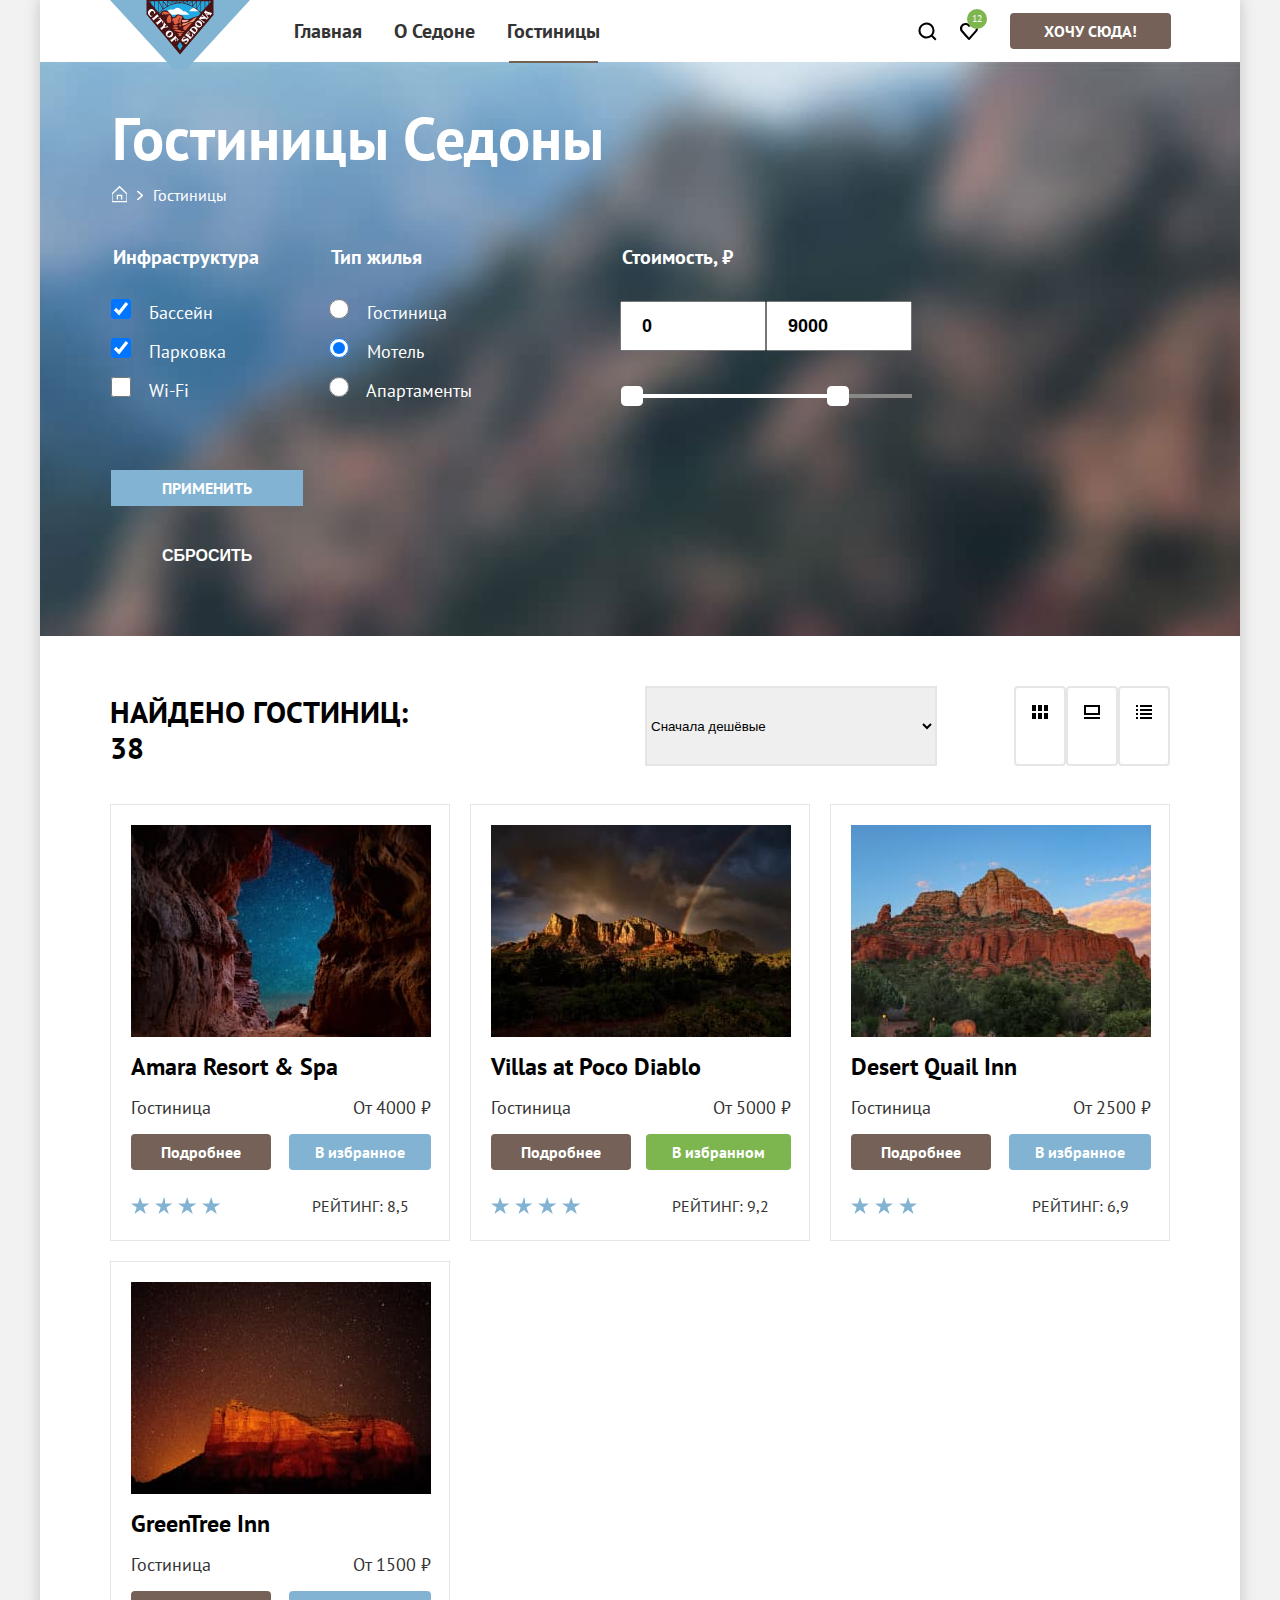
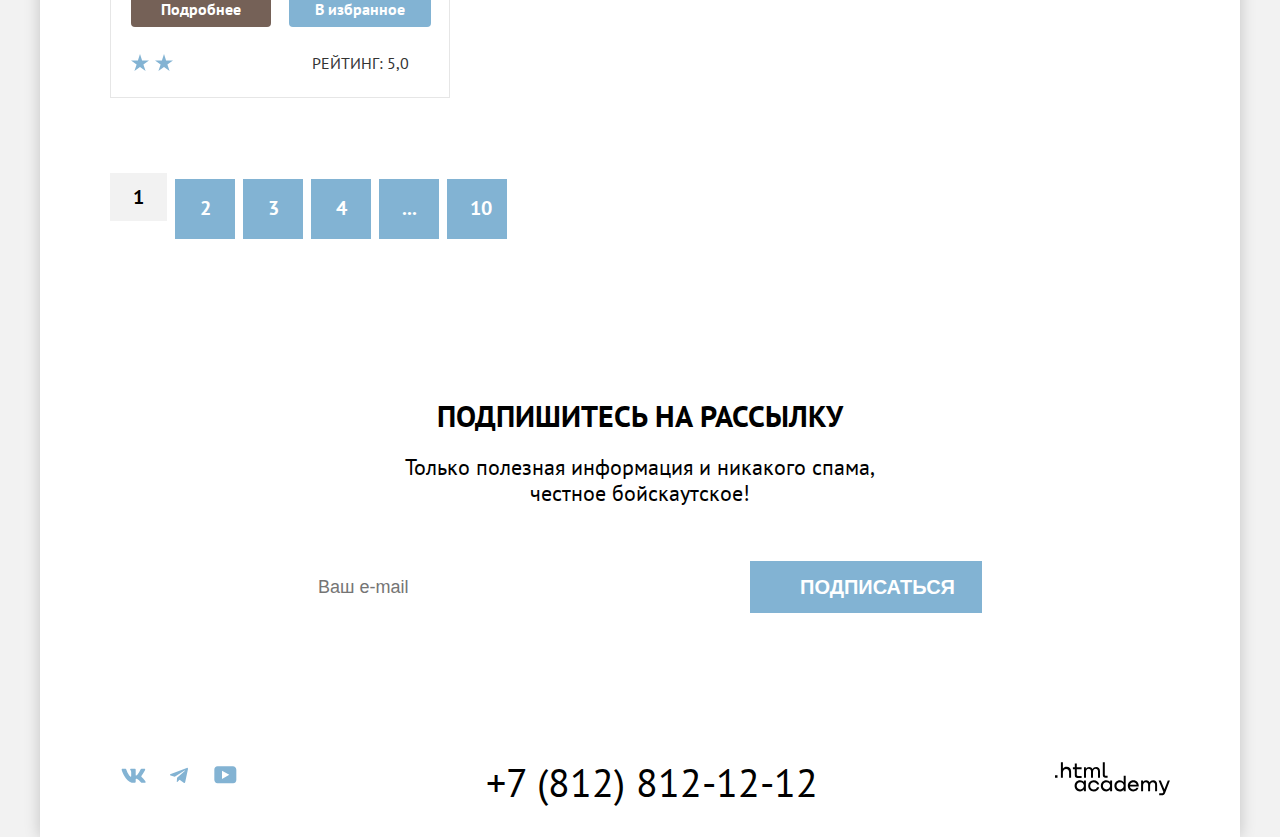
==== commit 1a4595e7: "добавляет ползунок в каталоге" ====
--- a/catalog.html
+++ b/catalog.html
@@ -145,23 +145,24 @@
                     <div class="input-container">
                       <label class="input-containerlabel" for="price_min"></label><label class="input-containerlabel"
                         for="price_min"></label>
-                      <input id="price_min" type="text" name="price_min" value="0" class="catalog-filter-pricerange"
+                      <input class="catalog-filter-pricerange" id="price_min" type="text" name="price_min" value="0"
                         placeholder="от">
 
                       <label class="input-containerlabel" for="price_max"></label><label class="input-containerlabel"
                         for="price_max"></label>
-                      <input id="price_max" type="text" name="price_max" value="9000" class="catalog-filter-pricerange"
+                      <input class="catalog-filter-pricerange" id="price_max" type="text" name="price_max" value="9000"
                         placeholder="до">
                     </div>
                     <div class="range-block">
-                      <div class="scale">
-                        <div class="range"></div>
-                        <button>
-                          <span class="visually-hidden">Установить минимальную цену</span>
+                      <div class="range-scale">
+                        <div class="range"  style="left: 0; width: 208px">
+                        <button class="range-button button-min" type="button">
+                          <span class="visually-hidden">Установить минимальную цену за отель</span>
                         </button>
-                        <button>
-                          <span class="visually-hidden">Установить максимальную цену</span>
+                        <button class="range-button button-max" type="button">
+                          <span class="visually-hidden">Установить максимальную цену за отель</span>
                         </button>
+                      </div>
                       </div>
                     </div>
                   </fieldset>
@@ -189,13 +190,13 @@
                 </h2>
                 <div class="housing-list-viewfilter">
                 <select class="select-control" aria-label="Сортировка">
-                    <option value="cheap">
-                        Сначала дешёвое
+                    <option class="select-option" value="cheap">
+                        Сначала дешёвые
                     </option>
-                    <option value="expensive">
+                    <option class="select-option" value="expensive">
                         Сначала дорогое
                     </option>
-                    <option value="popular">
+                    <option class="select-option" value="popular">
                         Сначала популярное
                     </option>
                 </select>
--- a/styles/styles.css
+++ b/styles/styles.css
@@ -48,6 +48,10 @@
   margin: 0 0 0 70px;
 }
 
+.link-main-page:focus {
+  outline-color: #81B3D3;
+}
+
 .navigation {
   display: flex;
   margin: 0 auto;
@@ -75,7 +79,7 @@
   width: calc(100% - 36px);
   border-bottom: 2px solid #756257;
   position: absolute;
-  bottom: -4px;
+  bottom: -1px;
   left: 18px;
 }
 
@@ -85,12 +89,12 @@
   display: flex;
   flex-wrap: wrap;
   /*justify-content: space-between;*/
-  margin: 0 45px 0 0;
+  margin: 0 69px 0 0;
   padding: 0;
   margin-left: auto;
   list-style-type: none;
   align-items: center;
-  width: 280px;
+  max-width: 280px;
 }
 
 .navigation-link {
@@ -103,22 +107,34 @@
   color: #333333;
   text-decoration: none;
   text-align: center;
-}
-
-.navigation-useritem {
-  margin-right: 15px;
+  cursor: pointer;
+}
+
+.navigation-link:focus {
+  outline-color: #81B3D3;
+}
+
+
+.navigation-user .navigation-userlink {
+  min-width: 18px;
+  min-height: 18px;
 }
 
 .navigation-userlink {
   display: block;
-  /*width: 44px;
-  height: 64px;*/
   font-weight: 700;
   font-size: 20px;
   line-height: 24px;
   color: #333333;
   text-decoration: none;
   text-align: center;
+  cursor: pointer;
+  padding: 19px 11px;
+  margin-right: 0;
+}
+
+.navigation-userlink:focus {
+  outline-color: #81B3D3;
 }
 
 .navigation-userlink-searching {
@@ -126,8 +142,8 @@
   width: 20px;
   height: 20px;
   background-repeat: no-repeat;
-  background-position: 0 center;
-  padding: 22px 5px;
+  background-position: center center;
+  margin-right: 0;
 }
 
 .navigation-userlink-favourite {
@@ -136,14 +152,15 @@
   width: 20px;
   height: 20px;
   background-repeat: no-repeat;
-  background-position: 0 center;
-  padding: 13px 8px;
+  background-position: center center;
+  margin-right: 20px;
+
 }
 
 .favourite-number {
   position: absolute;
-  top: 4px;
-  right: 9px;
+  top: 7px;
+  right: 3px;
   font-weight: 400;
   font-size: 10px;
   line-height: 10px;
@@ -154,7 +171,6 @@
   border-radius: 50%;
   padding: 5px;
   min-width: 10px;
-  /*height: 18px;*/
   box-sizing: border-box;
 }
 
@@ -171,11 +187,12 @@
   border-radius: 4px;
   text-decoration: none;
   text-transform: uppercase;
-  padding: 8px 35px;
+  padding: 8px 34px;
   margin-top: 13px;
   margin-bottom: 13px;
   max-width: 165px;
   box-sizing: border-box;
+  cursor: pointer;
 }
 
 .navigation-userlink-button:hover {
@@ -210,38 +227,19 @@
 
 /*Приветственный блок*/
 .welcome {
-  /*position: relative;*/
   background-color: #7c97a8;
-  background-image: url("../images/main/welcome-background.jpg");
-  background-size: cover;
-  background-repeat: no-repeat;
-  background-position: center;
+  background-image: url("../images/main/divider.svg"), url("../images/main/welcome-background.jpg");
+  background-size: 100% auto, cover;
+  background-repeat: no-repeat no-repeat;
+  background-position: center bottom, center;
   padding-top: 51px;
   padding-bottom: 82px;
 }
 
-/*
-.welcome::before {
-  position: absolute;
-  top: 0;
-  left: 0;
-  background-image: url("../images/main/divider.svg");
-  background-size: 100% auto;
-  background-repeat: no-repeat;
-  background-position: center bottom;
-}
-*/
-
 .welcome-img {
   display: block;
   margin: 0 auto;
 }
-
-/*
-.welcome-img::after {
-  background-image: url("../images/main/divider.svg");
-}
-*/
 
 /*Преимущества города*/
 .main-advantages-container {
@@ -264,8 +262,6 @@
 .main-advantages-city {
   padding: 0;
   margin: 0;
-  /*
-  margin: 0 0 17px 0;*/
   font-weight: 400;
   font-size: 22px;
   line-height: 26px;
@@ -434,7 +430,10 @@
   line-height: 21px;
   color: #333333;
 }
-.hotel-advantages-housing, .hotel-advantages-food, .hotel-advantages-gift {
+
+.hotel-advantages-housing,
+.hotel-advantages-food,
+.hotel-advantages-gift {
   position: relative;
 }
 
@@ -477,7 +476,8 @@
   padding: 0;
 }
 
-.housing, .gift {
+.housing,
+.gift {
   background-color: #83B3D31F;
 }
 
@@ -529,6 +529,7 @@
   width: 376px;
   box-sizing: border-box;
   display: inline-block;
+  cursor: pointer;
 }
 
 .search-link:hover {
@@ -566,25 +567,26 @@
 
 .filter {
   width: 1060px;
-  padding: 37px 0 0 68px;
+  padding: 37px 0 22px 72px;
 }
 
 .filter-title {
   font-weight: 700;
   font-size: 60px;
   line-height: 78px;
-  margin: 0;
+  margin:  0 0 8px 0;
   padding: 0;
 }
 
 .breadcrumbs {
   display: flex;
   flex-wrap: wrap;
-  margin: 0;
+  margin: 0 0 0 0;
   padding: 0;
 }
 
 .breadcrumbs-link-main {
+  display: block;
   background-image: url("../images/catalog/main-icon.svg");
   width: 12px;
   height: 12px;
@@ -599,22 +601,25 @@
   font-size: 16px;
   line-height: 21px;
   list-style-type: none;
-}
-
-.breadcrumbs-item::before {
+  margin-right: 26px;
+}
+
+.breadcrumbs-link-main::after {
   position: absolute;
-  bottom: 7px;
-  left: 24px;
-  width: 60px;
-  height: 2px;
+  bottom: 6px;
+  left: 25px;
+  width: 6px;
+  height: 9px;
   background-image: url("../images/catalog/arrow.svg");
+  background-repeat: no-repeat;
+  background-position: center;
   content: "";
 }
 
 .breadcrumbs-link {
   color: #FFFFFF;
-  margin-right: 30px;
-  padding: 0 20px 0 0;
+  cursor: pointer;
+  padding: 0 3px 6px 0;
 }
 
 .breadcrumbs-link:hover {
@@ -634,21 +639,22 @@
 .catalog-filter {
   width: 1060px;
   display: flex;
-  justify-content: space-between;
-  margin: 17px 0 53px 67px;
-  padding: 0 0 65px 0;
+  flex-wrap: wrap;
+  /*justify-content: space-between;*/
+  margin: 17px 0 53px 71px;
+  padding: 0 0 62px 0;
 }
 
 .catalog-filter-infrastructure {
   width: 155px;
-  margin: 0;
+  margin: 0 63px 0 0;
   padding: 0;
   border: none;
 }
 
 .catalog-filter-housingtype {
   width: 155px;
-  margin: 0;
+  margin: 0 136px 0 0;
   padding: 0;
   border: none;
 }
@@ -664,7 +670,7 @@
   font-weight: 700;
   font-size: 20px;
   line-height: 24px;
-  margin: 0 0 40px 0;
+  margin: 0 0 32px 0;
 }
 
 .catalog-filter-list {
@@ -678,19 +684,22 @@
 
 .catalog-filter-item {
   padding: 0;
-  margin: 17px 0 0 0;
+  margin: 12px 0 0 0;
 }
 
 .control-input {
   font-weight: 400;
   font-size: 18px;
   line-height: 23px;
+  width: 20px;
+  height: 20px;
+  margin: 2px 13px 0 0;
 }
 
 .catalog-filter-price {
   width: 226px;
   border: none;
-  margin: 0;
+  margin: 0 67px 0 0;
   padding: 0;
 }
 
@@ -699,13 +708,59 @@
 }
 
 .catalog-filter-pricerange {
-  width: 113px;
   color: #000000;
   font-weight: 700;
   font-size: 18px;
   line-height: 24px;
-  margin: 0 0 36px 0;
-  padding: 8px 0 8px 20px;
+  margin: 0 0 43px 0;
+  padding: 11px 0 11px 20px;
+  width: 122px;
+}
+
+.catalog-filter-pricerange::placeholder {
+  font-weight: 400;
+  font-size: 18px;
+  line-height: 24px;
+  text-align: right;
+  padding-right: 12px;
+}
+
+.range-block {
+  margin: 0 0 0 11px;
+}
+
+.range-scale {
+  position: relative;
+  height: 4px;
+  margin-bottom: 16px;
+  background-color: #888888;
+}
+
+.range {
+  position: absolute;
+  height: 4px;
+  margin-bottom: 16px;
+  background-color: #FFFFFF;
+}
+
+.range-button {
+  position: absolute;
+  width: 20px;
+  height: 20px;
+  background: #FFFFFF;
+  border: 5px solid #FFFFFF;
+  border-radius: 22%;
+  cursor: pointer;
+}
+
+.button-min {
+  top: -8px;
+  left: -10px;
+}
+
+.button-max {
+  top: -8px;
+  right: -10px;
 }
 
 .catalog-filter-button {
@@ -714,6 +769,7 @@
   width: 191px;
   border: none;
   box-sizing: border-box;
+  cursor: pointer;
 }
 
 /*Список гостиниц*/
@@ -724,14 +780,14 @@
 
 .housing-list {
   width: 1060px;
-  margin: 0 0 77px 0;
-  padding: 0;
+  margin: 0 0 81px 0;
+  padding: 5px 0 0 0;
 }
 
 .housing-list-sorting {
   display: flex;
-  margin: 0 0 23px 0;
-  padding: 6px 0;
+  margin: 0 0 38px 0;
+  padding: 0;
 }
 
 .housing-list-title {
@@ -747,18 +803,15 @@
 
 .housing-list-viewfilter {
   display: flex;
-  gap: 70px;
+  margin: -8px 0 0 0;
 }
 
 .select-control {
-  color: #333333;
   border: 2px solid #E5E5E5;
-  font-weight: 400;
-  font-size: 18px;
-  line-height: 21px;
   width: 292px;
-  margin: 0;
-  padding: 0;
+  margin: 0 77px 0 0;
+  padding: 0;
+  cursor: pointer;
 }
 
 .select-control:hover {
@@ -779,10 +832,20 @@
   border: 2px solid rgba(0, 0, 0, 0.3);
 }
 
+.select-option {
+  display: flex;
+  flex-wrap: wrap;
+  width: 292px;
+  font-weight: 400;
+  font-size: 18px;
+  line-height: 21px;
+  color: #333333;
+}
+
 .viewcards-list {
   display: flex;
   margin: 0;
-  padding: 0;
+  padding: 0 0 0 0;
   list-style-type: none;
 }
 
@@ -797,7 +860,8 @@
   justify-content: center;
   width: 16px;
   height: 14px;
-  padding: 16px;
+  padding: 17px 16px;
+  cursor: pointer;
 }
 
 .viewcards-item:hover {
@@ -817,10 +881,6 @@
 }
 
 .product-list {
-  /*display: flex;
-  flex-wrap: wrap;
-  justify-content: flex-start;
-  margin: 0 0 63px 40px;*/
   display: grid;
   grid-template-columns: repeat(3, 340px);
   gap: 20px;
@@ -838,12 +898,6 @@
   border: 1px solid #E6E6E6;
 }
 
-/*
-.product-card:nth-child(3n) {
-  margin: 0 0 20px 0;
-}
-*/
-
 .housingtype-price,
 .housingtype-button {
   display: flex;
@@ -857,9 +911,10 @@
 
 .housingtype-rating {
   display: flex;
+  gap: 20px;
   justify-content: space-between;
   align-items: center;
-  margin: 0;
+  margin: -11px 0 -16px 0;
   padding: 0;
   width: 300px;
 }
@@ -892,6 +947,11 @@
 .product-card-link {
   text-decoration: none;
   width: 300px;
+  cursor: pointer;
+}
+
+.product-card-link:focus {
+  outline-color: #81B3D3;
 }
 
 .product-card-image {
@@ -929,6 +989,7 @@
   font-size: 16px;
   line-height: 20px;
   text-transform: uppercase;
+  margin-right: 22px;
 }
 
 .product-card-image {
@@ -947,9 +1008,11 @@
   font-weight: 700;
   font-size: 16px;
   line-height: 20px;
-  padding: 8px 50px;
+  padding: 8px 51px;
   margin-bottom: 32px;
   box-sizing: border-box;
+  cursor: pointer;
+  display: inline-block;
 }
 
 .button-add:hover {
@@ -978,10 +1041,13 @@
   font-size: 16px;
   line-height: 20px;
   text-decoration: none;
-  padding: 8px 50px;
+  padding: 8px 51px;
+  margin: 0 auto;
   background-color: rgba(28, 28, 28, 0);
   border: rgba(28, 28, 28, 0);
   box-sizing: border-box;
+  cursor: pointer;
+  display: inline-block;
 }
 
 .button-delete:hover {
@@ -1017,6 +1083,8 @@
   border-radius: 4px;
   max-width: 140px;
   box-sizing: border-box;
+  cursor: pointer;
+  display: inline-block;
 }
 
 .button-additional:hover {
@@ -1046,10 +1114,12 @@
   line-height: 20px;
   text-decoration: none;
   background-color: #82B3D3;
-  padding: 8px 30px;
+  padding: 8px 26px;
   border-radius: 4px;
   max-width: 152px;
   box-sizing: border-box;
+  cursor: pointer;
+  display: inline-block;
 }
 
 .button-favourite:hover {
@@ -1072,9 +1142,11 @@
 
 .selected {
   background-color: #7DB54F;
-  padding: 8px 30px;
+  padding: 8px 26px;
   border-radius: 4px;
   box-sizing: border-box;
+  cursor: pointer;
+  display: inline-block;
 }
 
 .selected:hover {
@@ -1098,13 +1170,14 @@
 /*Пагинация*/
 .pagination {
   display: flex;
-  margin: 0 0 66px 0;
+  margin: 0 0 63px 0;
   padding: 0 0 0 0;
   width: 400px;
   list-style-type: none;
 }
 
 .pagination-link {
+  display: inline-block;
   font-weight: 700;
   font-size: 20px;
   line-height: 36px;
@@ -1112,8 +1185,13 @@
   color: #FFFFFF;
   background-color: #82B3D3;
   border-color: #82B3D3;
-  padding: 14px 24px;
-  margin-right: 7px;
+  padding: 11px 23px;
+  margin-right: 8px;
+  cursor: pointer;
+  height: 60px;
+  width: 60px;
+  box-sizing: border-box;
+  text-align: center;
 }
 
 .pagination-link:hover {
@@ -1137,11 +1215,12 @@
   font-size: 20px;
   line-height: 36px;
   text-decoration: none;
-  padding: 14px 24px;
-  margin-right: 7px;
+  padding: 11px 23px;
+  margin-right: 8px;
   color: #000000;
   background-color: #F2F2F2;
 }
+
 
 
 /* Подвал */
@@ -1219,6 +1298,8 @@
   margin: 0;
   width: 232px;
   box-sizing: border-box;
+  display: inline-block;
+  cursor: pointer;
 }
 
 .footer-subscription-button:hover {
@@ -1243,8 +1324,6 @@
 .footer-social {
   display: flex;
   flex-wrap: wrap;
-  /*align-items: center;
-  justify-content: space-between;*/
   margin: 0 auto;
   width: 1060px;
   padding: 45px 0 35px 0;
@@ -1260,13 +1339,12 @@
   list-style-type: none;
 }
 
-
 .footer-social-link {
   position: relative;
   padding: 20px 23px;
   margin: 0;
-}
-
+  cursor: pointer;
+}
 
 .footer-social-icon {
   position: absolute;
@@ -1278,7 +1356,7 @@
   fill: #83B3D3;
 }
 
-.footer-social-link:hover, .footer-social-icon {
+.footer-social-icon:hover {
   fill: #68A2CA;
 }
 
@@ -1308,7 +1386,7 @@
   width: 720px;
   margin: 0;
   padding: 0;
-
+  cursor: pointer;
 }
 
 .footer-company-phone:hover {
@@ -1329,27 +1407,29 @@
   height: 33px;
   margin: 0;
   padding: 0;
-}
-
-.htmlacademy-icon:hover {
+  cursor: pointer;
+}
+
+.htmlacademy-link:hover .htmlacademy-icon {
   fill: #756157;
 }
 
-.htmlacademy-icon:focus {
+.htmlacademy-link:focus .htmlacademy-icon {
   fill: #756157;
   outline: none;
 }
 
-.htmlacademy-icon:active {
+.htmlacademy-link:active .htmlacademy-icon {
   fill: rgba(117, 97, 87, 0.3);
 }
-
 
 /*Подвал в каталоге*/
 .footer-subscription-title-black,
 .footer-subscription-description-black {
   color: #000000;
 }
+
+
 
 /*Скрытое*/
 .visually-hidden {
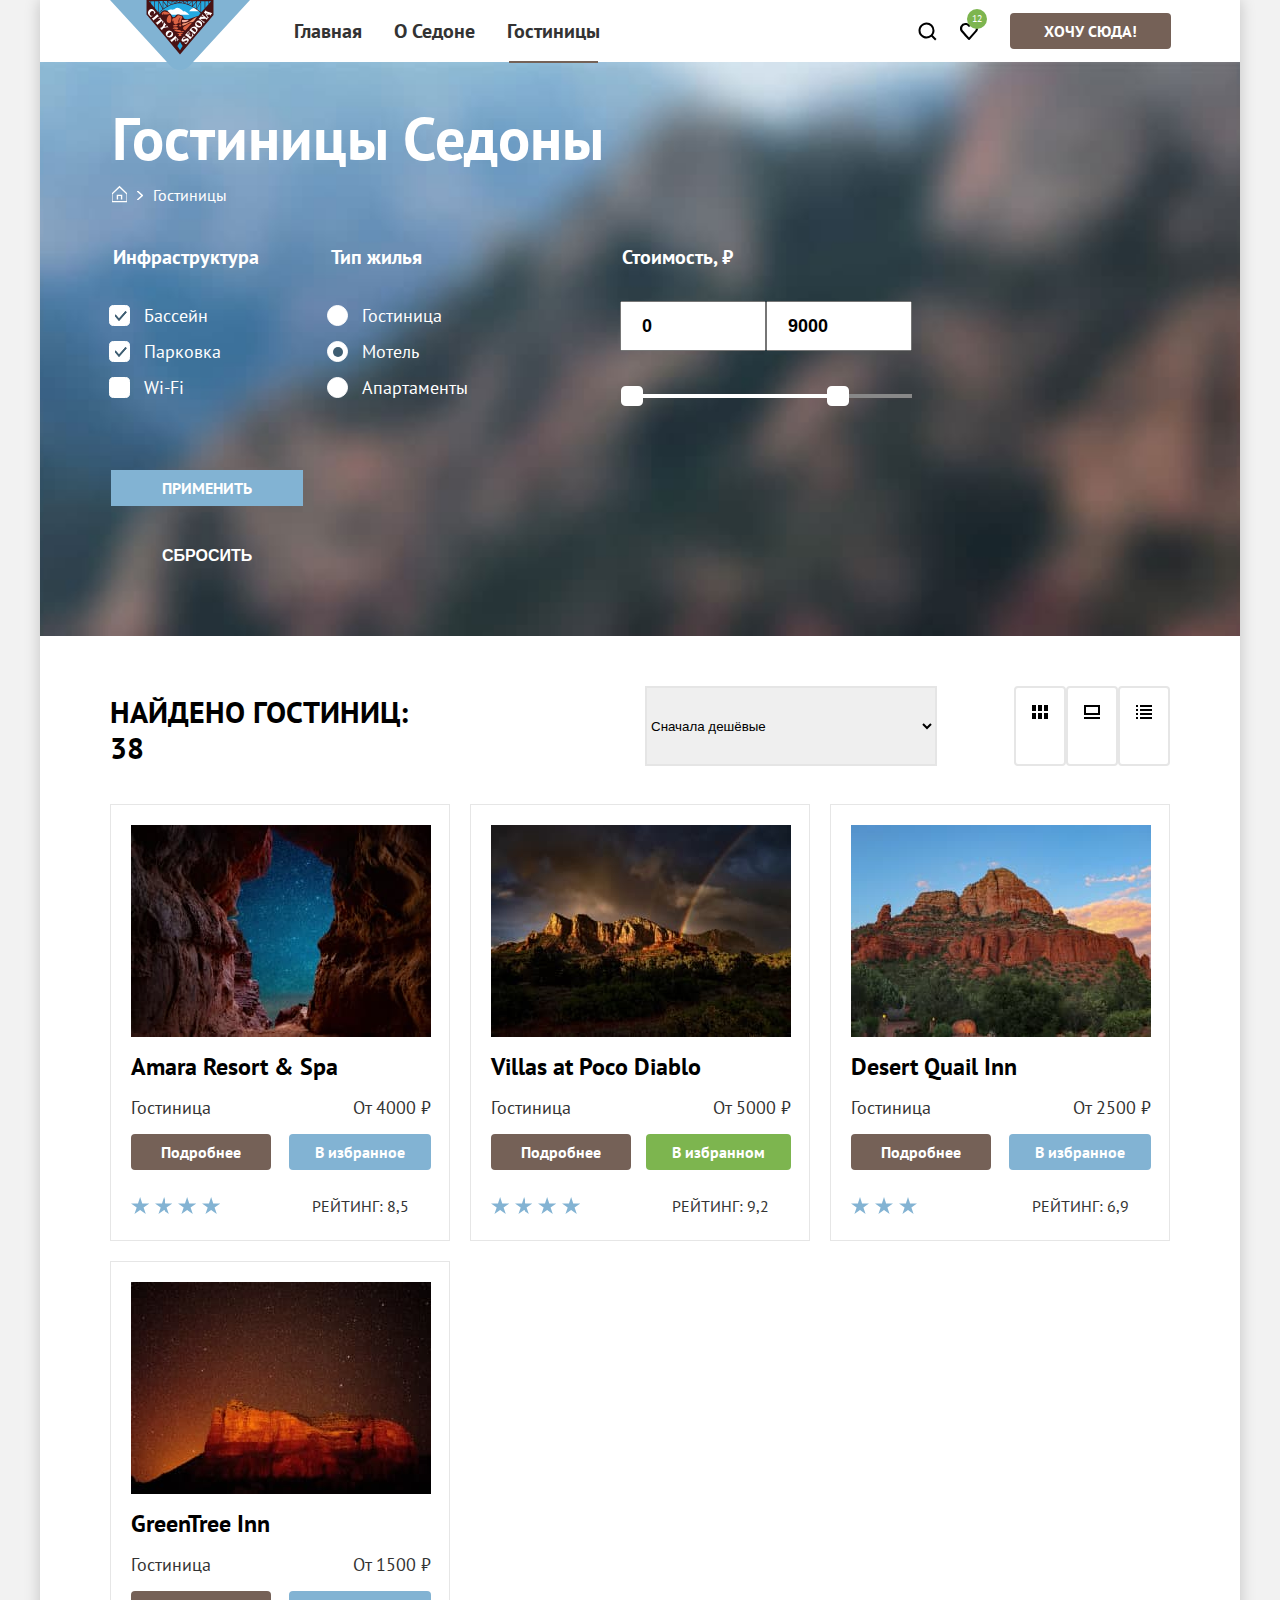
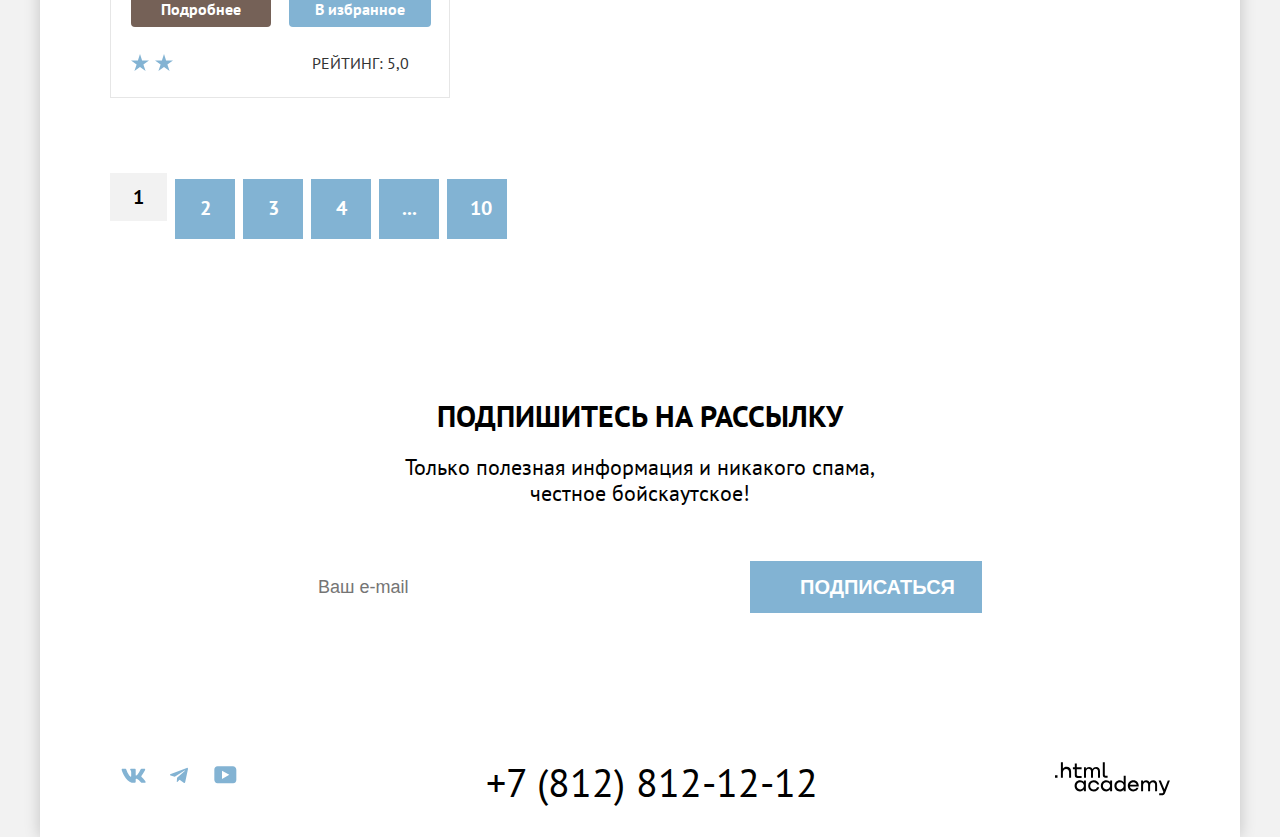
==== commit 200d5126: "добавляет стилизацию формы" ====
--- a/catalog.html
+++ b/catalog.html
@@ -97,20 +97,23 @@
                     <ul class="catalog-filter-list">
                       <li class="catalog-filter-item">
                         <label class="control">
-                          <input class="control-input" type="checkbox" name="swimming-pool" checked>
-                          Бассейн
+                          <input class="visually-hidden control-input" type="checkbox" name="swimming-pool" checked>
+                          <span class="control-mark"></span>
+                          <span class="control-label">Бассейн</span>
                         </label>
                       </li>
                       <li class="catalog-filter-item">
                         <label class="control">
-                          <input class="control-input" type="checkbox" name="parking" checked>
-                          Парковка
+                          <input class="visually-hidden control-input" type="checkbox" name="parking" checked>
+                          <span class="control-mark"></span>
+                          <span class="control-label">Парковка</span>
                         </label>
                       </li>
                       <li class="catalog-filter-item">
                         <label class="control">
-                          <input class="control-input" type="checkbox" name="wifi">
-                          Wi-Fi
+                          <input class="visually-hidden control-input" type="checkbox" name="wifi">
+                          <span class="control-mark"></span>
+                          <span class="control-label">Wi-Fi</span>
                         </label>
                       </li>
                     </ul>
@@ -121,20 +124,23 @@
                     <ul class="catalog-filter-list">
                       <li class="catalog-filter-item">
                         <label class="control">
-                          <input class="control-input" type="radio" name="housing-type" value="hotel">
-                          Гостиница
+                          <input class="visually-hidden control-input" type="radio" name="housing-type" value="hotel">
+                          <span class="control-mark"></span>
+                          <span class="control-label">Гостиница</span>
                         </label>
                       </li>
                       <li class="catalog-filter-item">
                         <label class="control">
-                          <input class="control-input" type="radio" name="housing-type" value="motel" checked>
-                          Мотель
+                          <input class="visually-hidden control-input" type="radio" name="housing-type" value="motel" checked>
+                          <span class="control-mark"></span>
+                          <span class="control-label">Мотель</span>
                         </label>
                       </li>
                       <li class="catalog-filter-item">
                         <label class="control">
-                          <input class="control-input" type="radio" name="housing-type" value="apartments">
-                          Апартаменты
+                          <input class="visually-hidden control-input" type="radio" name="housing-type" value="apartments">
+                          <span class="control-mark"></span>
+                          <span class="control-label">Апартаменты</span>
                         </label>
                       </li>
                     </ul>
--- a/styles/styles.css
+++ b/styles/styles.css
@@ -647,14 +647,14 @@
 
 .catalog-filter-infrastructure {
   width: 155px;
-  margin: 0 63px 0 0;
+  margin: 0 63px 10px 0;
   padding: 0;
   border: none;
 }
 
 .catalog-filter-housingtype {
   width: 155px;
-  margin: 0 136px 0 0;
+  margin: 0 136px 10px 0;
   padding: 0;
   border: none;
 }
@@ -663,7 +663,7 @@
   font-weight: 700;
   font-size: 20px;
   line-height: 24px;
-  margin: 0 0 16px 0;
+  margin: 0 0 22px 0;
 }
 
 .catalog-filter-pricetitle {
@@ -684,7 +684,7 @@
 
 .catalog-filter-item {
   padding: 0;
-  margin: 12px 0 0 0;
+  margin: 13px 0 0 0;
 }
 
 .control-input {
@@ -693,7 +693,88 @@
   line-height: 23px;
   width: 20px;
   height: 20px;
-  margin: 2px 13px 0 0;
+}
+
+.control {
+  margin: 0;
+  padding: 0;
+  position: relative;
+  display: block;
+  cursor: pointer;
+}
+
+.control-label {
+  margin: 2px 13px 0 33px;
+
+}
+
+.control-mark {
+  position: absolute;
+  top: 1px;
+  left: -2px;
+  width: 19px;
+  height: 19px;
+  border: 1px solid #FFFFFF;
+  border-radius: 22%;
+  background-color: #ffffff;
+}
+
+/*текст тоже должен меняться*/
+.control:hover .control-mark {
+  color: rgba(0, 0, 0, 0.3);
+  background-color: rgba(0, 0, 0, 0.3);
+  border: 1px solid rgba(0, 0, 0, 0.3);
+  border-radius: 22%;
+}
+
+.control:focus .control-mark {
+  color: #FFFFFF;
+  border: 4px solid #68A2CA;
+  border-radius: 22%;
+  background-color: #ffffff;
+  outline-color: #68A2CA;
+}
+
+.control:active .control-mark {
+  color: rgba(0, 0, 0, 0.3);
+  background-color: rgba(0, 0, 0, 0.3);
+  border: 1px solid rgba(0, 0, 0, 0.3);
+  border-radius: 22%;
+}
+
+.control-input:disabled + .control-mark {
+  color: rgba(0, 0, 0, 0.3);
+  background-color: rgba(0, 0, 0, 0.3);
+  border: 1px solid rgba(0, 0, 0, 0.3);
+  border-radius: 22%;
+}
+
+.control-input[type="checkbox"]:checked + .control-mark::before,
+.control-input[type="checkbox"]:checked + .control-mark::after {
+  position: absolute;
+  top: 25%;
+  left: 25%;
+  width: 12px;
+  height: 10px;
+  background-image: url("../images/catalog/daw.svg");
+  background-repeat: no-repeat;
+  background-position: center;
+  content: "";
+}
+
+.control-input[type="radio"] + .control-mark {
+  border-radius: 50%;
+}
+
+.control-input[type="radio"]:checked + .control-mark::before {
+  position: absolute;
+  top: 25%;
+  left: 25%;
+  width: 10px;
+  height: 10px;
+  background-color: #3F5E72;
+  border-radius: 50%;
+  content: "";
 }
 
 .catalog-filter-price {
@@ -715,6 +796,7 @@
   margin: 0 0 43px 0;
   padding: 11px 0 11px 20px;
   width: 122px;
+  cursor: pointer;
 }
 
 .catalog-filter-pricerange::placeholder {
@@ -724,6 +806,20 @@
   text-align: right;
   padding-right: 12px;
 }
+
+.catalog-filter-pricerange:hover {
+  color: #000000;
+}
+
+.catalog-filter-pricerange:focus {
+  outline-color: #83B3D3;
+}
+
+/*Текст введён, курсор внутри поля*/
+.catalog-filter-pricerange:active {
+  border-color: #000000;
+}
+
 
 .range-block {
   margin: 0 0 0 11px;
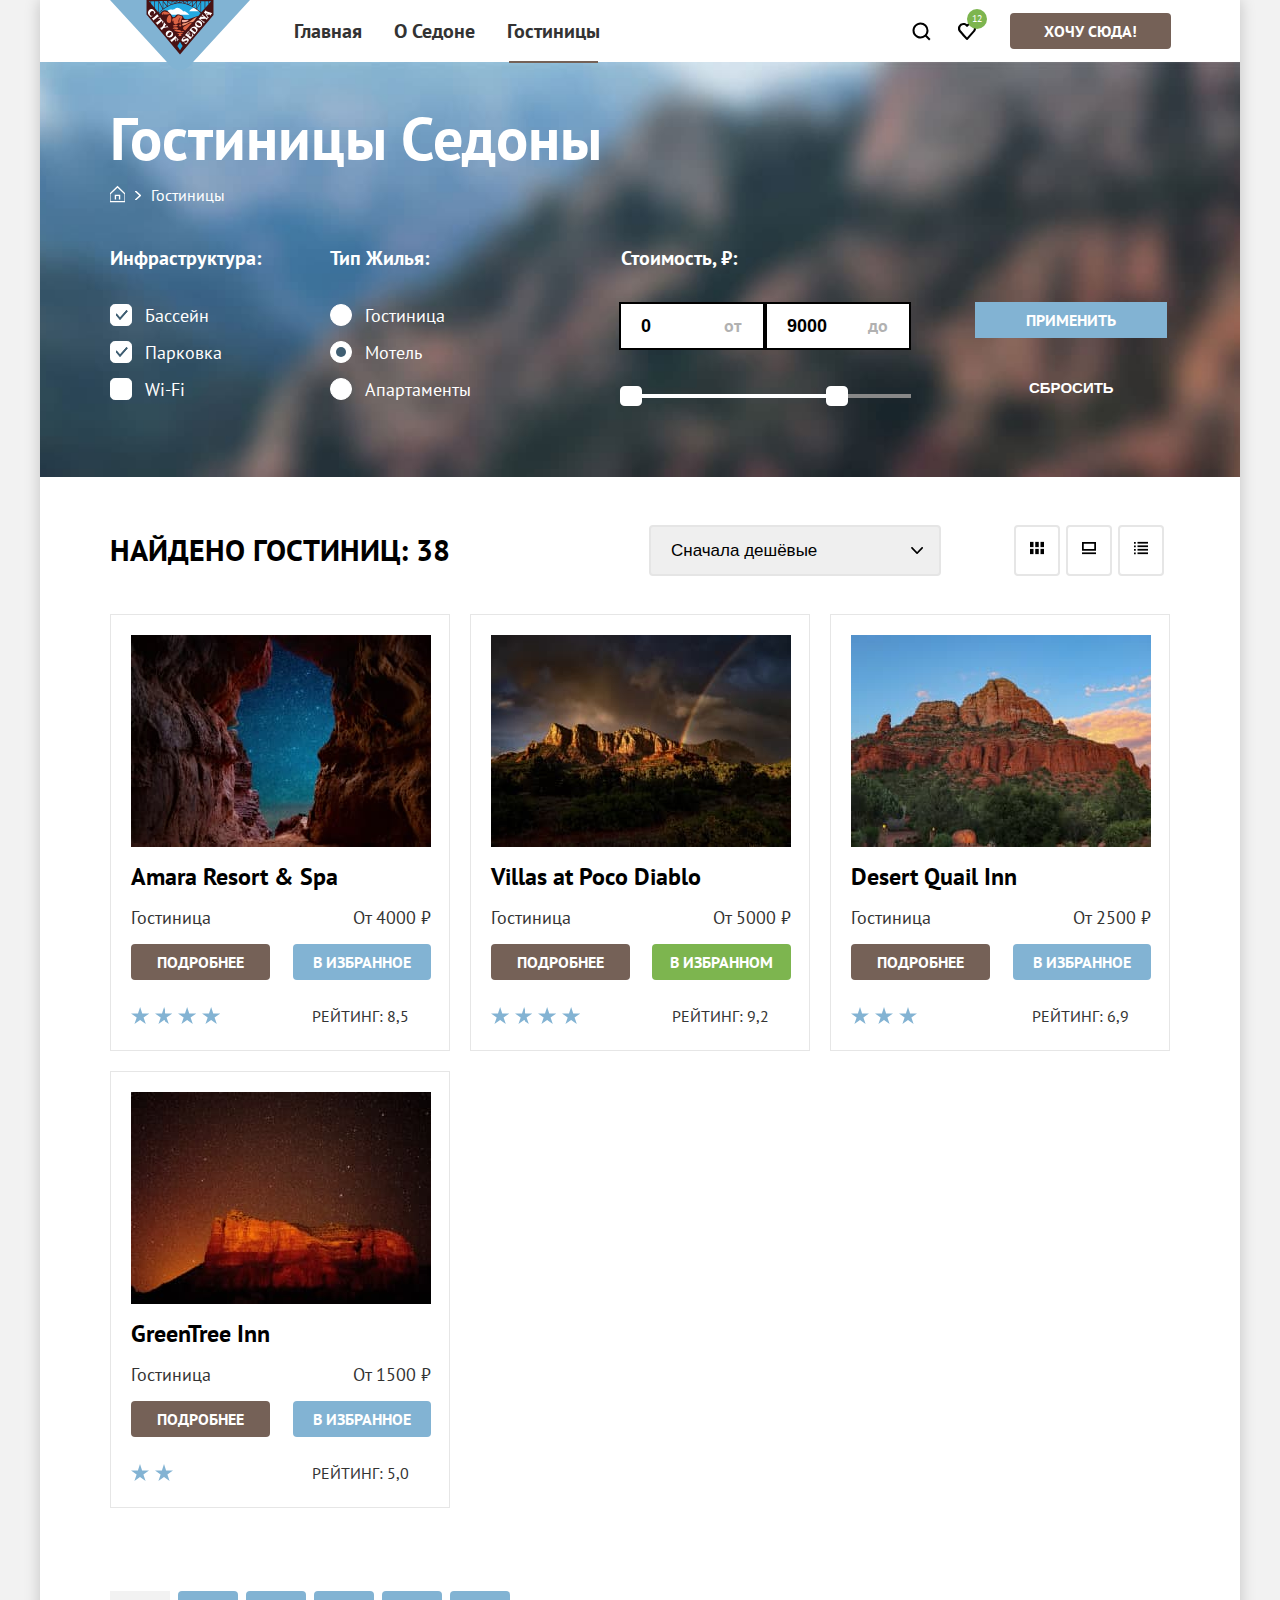
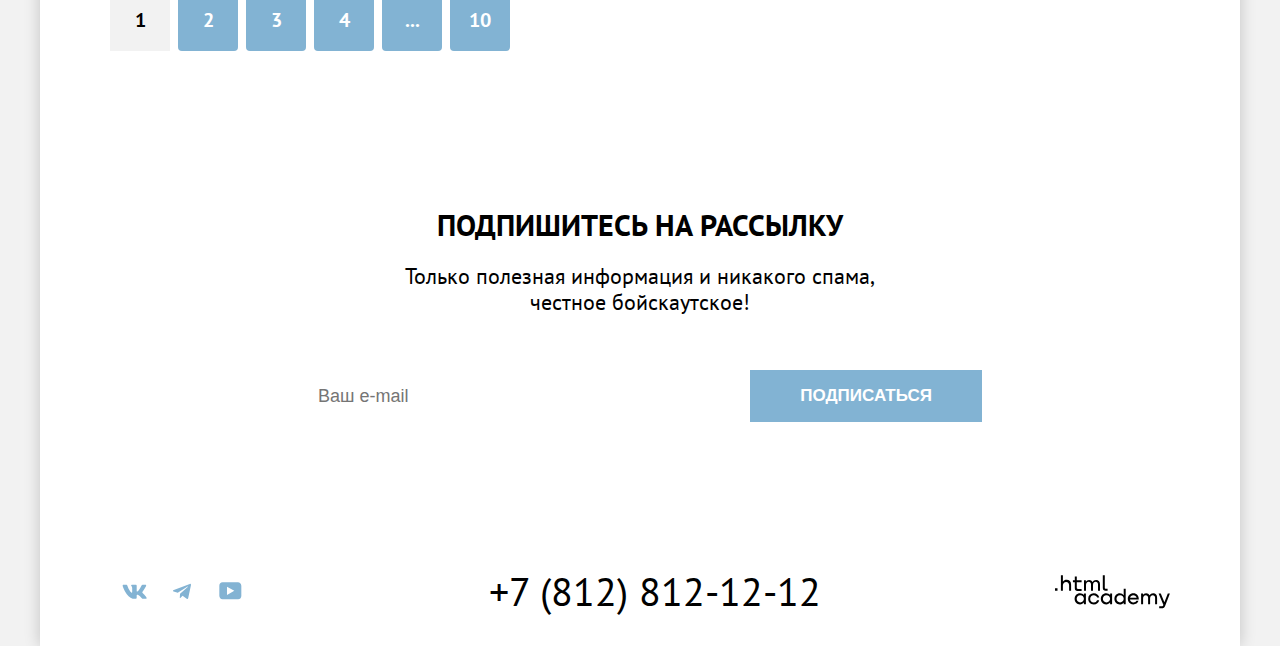
==== commit b29c0a12: "Merge pull request #11 from AliceYarlykova/master" ====
--- a/catalog.html
+++ b/catalog.html
@@ -93,7 +93,7 @@
 
                 <form class="catalog-filter" action="https://echo.htmlacademy.ru/" method="get">
                   <fieldset class="catalog-filter-infrastructure">
-                    <legend class="catalog-filter-title">Инфраструктура</legend>
+                    <legend class="catalog-filter-title">Инфраструктура:</legend>
                     <ul class="catalog-filter-list">
                       <li class="catalog-filter-item">
                         <label class="control">
@@ -120,7 +120,7 @@
                   </fieldset>
 
                   <fieldset class="catalog-filter-housingtype">
-                    <legend class="catalog-filter-title">Тип жилья</legend>
+                    <legend class="catalog-filter-title">Тип Жилья:</legend>
                     <ul class="catalog-filter-list">
                       <li class="catalog-filter-item">
                         <label class="control">
@@ -147,17 +147,21 @@
                   </fieldset>
 
                   <fieldset class="catalog-filter-price">
-                    <legend class="catalog-filter-pricetitle">Стоимость, ₽</legend>
+                    <legend class="catalog-filter-pricetitle">Стоимость, ₽:</legend>
                     <div class="input-container">
                       <label class="input-containerlabel" for="price_min"></label><label class="input-containerlabel"
-                        for="price_min"></label>
-                      <input class="catalog-filter-pricerange" id="price_min" type="text" name="price_min" value="0"
-                        placeholder="от">
+                        for="price_min">
+                        <input class="catalog-filter-pricerange" id="price_min" type="text" name="price_min" value="0"
+                        placeholder="сумма">
+                        <span class="catalog-filter-pricetext">от</span>
+                      </label>
 
                       <label class="input-containerlabel" for="price_max"></label><label class="input-containerlabel"
-                        for="price_max"></label>
+                        for="price_max">
                       <input class="catalog-filter-pricerange" id="price_max" type="text" name="price_max" value="9000"
-                        placeholder="до">
+                        placeholder="сумма">
+                        <span class="catalog-filter-pricetext">до</span>
+                      </label>
                     </div>
                     <div class="range-block">
                       <div class="range-scale">
--- a/styles/styles.css
+++ b/styles/styles.css
@@ -73,7 +73,7 @@
   position: relative;
 }
 
-.navigation-item-current::before {
+.navigation-item-current::after {
   content: "";
   height: 1px;
   width: calc(100% - 36px);
@@ -110,10 +110,32 @@
   cursor: pointer;
 }
 
+.navigation-link:hover {
+  color: #68A2CA;
+}
+
 .navigation-link:focus {
   outline-color: #81B3D3;
 }
 
+.navigation-link:active {
+  color: #7c97a8;
+}
+
+/*
+.footer-social-link:hover .footer-social-icon {
+  fill: #68A2CA;
+}
+
+.footer-social-link:focus .footer-social-icon {
+  fill: #68A2CA;
+  outline: none;
+}
+
+.footer-social-link:active .footer-social-icon {
+  fill: rgba(104, 162, 202, 0.3);
+}
+*/
 
 .navigation-user .navigation-userlink {
   min-width: 18px;
@@ -129,7 +151,7 @@
   text-decoration: none;
   text-align: center;
   cursor: pointer;
-  padding: 19px 11px;
+  padding: 19px 13px;
   margin-right: 0;
 }
 
@@ -154,7 +176,19 @@
   background-repeat: no-repeat;
   background-position: center center;
   margin-right: 20px;
-
+}
+
+.navigation-userlink:hover  {
+  background-color: rgba(104, 162, 202, 0.3);
+}
+
+.navigation-userlink:focus {
+  background-color: rgba(104, 162, 202, 0.3);
+  outline: none;
+}
+
+.navigation-userlink:active  {
+  background-color: #a3cbe6;
 }
 
 .favourite-number {
@@ -210,10 +244,6 @@
   color: rgba(255, 255, 255, 0.3);
 }
 
-.navigation-userlink-button:disabled {
-  background-color: #E5E5E5;
-  border-color: #E5E5E5;
-}
 
 /*Main-page*/
 .main-container {
@@ -244,7 +274,7 @@
 /*Преимущества города*/
 .main-advantages-container {
   width: 655px;
-  padding: 69px 0 88px 0;
+  padding: 71px 0 90px 0;
   margin: 0 auto;
 }
 
@@ -269,7 +299,12 @@
   text-align: center;
 }
 
-
+.advantages-item-container-img {
+  width: 230px;
+  min-height: 200px;
+  padding: 86px 85px;
+  text-align: center;
+}
 .advantages-item-container {
   width: 230px;
   min-height: 200px;
@@ -284,12 +319,12 @@
   line-height: 28px;
   color: #000000;
   text-transform: uppercase;
-  margin: 20px auto;
+  margin: 21px auto;
   padding: 0;
   width: 172px;
 }
 
-.advantages-title::before {
+.advantages-title::after {
   position: absolute;
   bottom: -32px;
   left: 56px;
@@ -299,7 +334,7 @@
   content: "";
 }
 
-.white-advantages-title::before {
+.white-advantages-title::after {
   position: absolute;
   bottom: -21px;
   left: 56px;
@@ -371,7 +406,7 @@
 /*Преимущества отелей*/
 .hotel-advantages-container {
   width: 505px;
-  padding: 65px 0;
+  padding: 67px 0;
   margin: 0 auto;
 }
 
@@ -383,7 +418,7 @@
   font-size: 30px;
   line-height: 36px;
   padding: 0;
-  margin: 0 0 18px 0;
+  margin: 0 0 20px 0;
 }
 
 .hotel-advantages-advantages {
@@ -418,7 +453,7 @@
   color: #000000;
   text-transform: uppercase;
   text-align: center;
-  padding: 103px 0 31px 0;
+  padding: 98px 0 31px 0;
   margin: 0 0 0 0;
 }
 
@@ -439,7 +474,7 @@
 
 .hotel-advantages-housing::before {
   position: absolute;
-  top: 1px;
+  top: -2px;
   left: 78px;
   content: url("../images/main/housing.svg");
   width: 75px;
@@ -452,7 +487,7 @@
 
 .hotel-advantages-food::before {
   position: absolute;
-  top: 2px;
+  top: -3px;
   left: 80px;
   content:  url("../images/main/food.svg");
   width: 74px;
@@ -465,7 +500,7 @@
 
 .hotel-advantages-gift::before {
   position: absolute;
-  top: -1px;
+  top: -6px;
   left: 84px;
   content:  url("../images/main/present.svg");
   width: 64px;
@@ -547,10 +582,6 @@
   color: rgba(255, 255, 255, 0.3);
 }
 
-.search-link:disabled {
-  background-color: #E5E5E5;
-  border-color: #E5E5E5;
-}
 
 /* Catalog */
 
@@ -567,7 +598,7 @@
 
 .filter {
   width: 1060px;
-  padding: 37px 0 22px 72px;
+  padding: 37px 0 22px 70px;
 }
 
 .filter-title {
@@ -641,13 +672,13 @@
   display: flex;
   flex-wrap: wrap;
   /*justify-content: space-between;*/
-  margin: 17px 0 53px 71px;
-  padding: 0 0 62px 0;
+  margin: 18px 0 48px 68px;
+  padding: 0 0 63px 0;
 }
 
 .catalog-filter-infrastructure {
   width: 155px;
-  margin: 0 63px 10px 0;
+  margin: 0 65px 10px 0;
   padding: 0;
   border: none;
 }
@@ -663,7 +694,7 @@
   font-weight: 700;
   font-size: 20px;
   line-height: 24px;
-  margin: 0 0 22px 0;
+  margin: 0 0 20px 0;
 }
 
 .catalog-filter-pricetitle {
@@ -684,7 +715,7 @@
 
 .catalog-filter-item {
   padding: 0;
-  margin: 13px 0 0 0;
+  margin: 14px 0 0 0;
 }
 
 .control-input {
@@ -704,16 +735,15 @@
 }
 
 .control-label {
-  margin: 2px 13px 0 33px;
-
+  margin: 0 0 0 37px;
 }
 
 .control-mark {
   position: absolute;
-  top: 1px;
-  left: -2px;
-  width: 19px;
-  height: 19px;
+  top: 0;
+  left: 2px;
+  width: 20px;
+  height: 20px;
   border: 1px solid #FFFFFF;
   border-radius: 22%;
   background-color: #ffffff;
@@ -780,12 +810,27 @@
 .catalog-filter-price {
   width: 226px;
   border: none;
-  margin: 0 67px 0 0;
+  margin: 0 64px 0 0;
   padding: 0;
 }
 
 .input-container {
   display: flex;
+}
+
+.input-containerlabel {
+  position: relative;
+}
+
+.catalog-filter-pricetext {
+  position: absolute;
+  right: 23px;
+  top: 12px;
+  color: #000000;
+  opacity: 0.3;
+  font-weight: 700;
+  font-size: 18px;
+  line-height: 24px;
 }
 
 .catalog-filter-pricerange {
@@ -793,8 +838,8 @@
   font-weight: 700;
   font-size: 18px;
   line-height: 24px;
-  margin: 0 0 43px 0;
-  padding: 11px 0 11px 20px;
+  margin: 0 0 44px 0;
+  padding: 10px 0 10px 20px;
   width: 122px;
   cursor: pointer;
 }
@@ -816,8 +861,8 @@
 }
 
 /*Текст введён, курсор внутри поля*/
-.catalog-filter-pricerange:active {
-  border-color: #000000;
+.catalog-filter-pricerange:not(:placeholder-shown) {
+  border: 2px solid #000000;
 }
 
 
@@ -876,8 +921,8 @@
 
 .housing-list {
   width: 1060px;
-  margin: 0 0 81px 0;
-  padding: 5px 0 0 0;
+  margin: 0 0 83px 0;
+  padding: 0;
 }
 
 .housing-list-sorting {
@@ -893,21 +938,30 @@
   color: #000000;
   text-transform: uppercase;
   text-align: left;
-  margin: 0 200px 0 0;
-  padding: 0;
+  margin: 0 199px 0 0;
+  padding: 7px 0 0 0;
 }
 
 .housing-list-viewfilter {
   display: flex;
-  margin: -8px 0 0 0;
+  margin: 0;
+  padding: 0;
 }
 
 .select-control {
+  font-weight: 400;
+  font-size: 17px;
+  line-height: 21px;
+  background-image: url("../images/catalog/arrow-bottom.svg");
+  background-repeat: no-repeat;
+  background-position: right 16px center;
   border: 2px solid #E5E5E5;
+  border-radius: 4px;
   width: 292px;
-  margin: 0 77px 0 0;
-  padding: 0;
-  cursor: pointer;
+  margin: 0 73px 0 0;
+  padding: 13px 40px 13px 20px;
+  cursor: pointer;
+  appearance: none;
 }
 
 .select-control:hover {
@@ -915,12 +969,8 @@
 }
 
 .select-control:focus {
-  border: 2px solid #68A2CA;
-  outline: none;
-}
-
-.select-control:active {
   border: 2px solid #3F5E72;
+  outline: none;
 }
 
 .select-control:disabled {
@@ -940,7 +990,7 @@
 
 .viewcards-list {
   display: flex;
-  margin: 0;
+  margin: 0 0 0 0;
   padding: 0 0 0 0;
   list-style-type: none;
 }
@@ -948,15 +998,16 @@
 .viewcards-item {
   border: 2px solid #E6E6E6;
   border-radius: 4px;
+  margin-right: 6px;
 }
 
 .viewcards-grid-toggle {
   display: flex;
   align-items: center;
   justify-content: center;
-  width: 16px;
+  width: 14px;
   height: 14px;
-  padding: 17px 16px;
+  padding: 14px 14px;
   cursor: pointer;
 }
 
@@ -1063,6 +1114,20 @@
   margin: 16px 0 16px 0;
   padding: 0;
 }
+
+.product-card-title:hover  {
+  color: #a3cbe6;
+}
+
+.product-card-title:focus {
+  color: #a3cbe6;
+  outline: none;
+}
+
+.product-card-title:active  {
+  color: rgba(104, 162, 202, 0.3);
+}
+
 
 .product-card-housingtype {
   color: #333333;
@@ -1134,10 +1199,10 @@
   text-transform: uppercase;
   color: #FFFFFF;
   font-weight: 700;
-  font-size: 16px;
+  font-size: 15px;
   line-height: 20px;
   text-decoration: none;
-  padding: 8px 51px;
+  padding: 8px 54px;
   margin: 0 auto;
   background-color: rgba(28, 28, 28, 0);
   border: rgba(28, 28, 28, 0);
@@ -1169,18 +1234,20 @@
 }
 
 .button-additional {
+  text-transform: uppercase;
   color: #FFFFFF;
   font-weight: 700;
   font-size: 16px;
   line-height: 20px;
   text-decoration: none;
   background-color: #756157;
-  padding: 8px 30px;
+  padding: 8px 26px;
   border-radius: 4px;
   max-width: 140px;
   box-sizing: border-box;
   cursor: pointer;
   display: inline-block;
+  margin-right: 20px;
 }
 
 .button-additional:hover {
@@ -1198,19 +1265,22 @@
   color: rgba(255, 255, 255, 0.3);
 }
 
+/*
 .button-additional:disabled {
   background-color: #E5E5E5;
   border-color: #E5E5E5;
 }
+*/
 
 .button-favourite {
+  text-transform: uppercase;
   color: #FFFFFF;
   font-weight: 700;
   font-size: 16px;
   line-height: 20px;
   text-decoration: none;
   background-color: #82B3D3;
-  padding: 8px 26px;
+  padding: 8px 20px;
   border-radius: 4px;
   max-width: 152px;
   box-sizing: border-box;
@@ -1231,14 +1301,16 @@
   color: rgba(255, 255, 255, 0.3);
 }
 
+/*
 .button-favourite:disabled {
   background-color: #E5E5E5;
   border-color: #E5E5E5;
 }
+*/
 
 .selected {
   background-color: #7DB54F;
-  padding: 8px 26px;
+  padding: 8px 18px;
   border-radius: 4px;
   box-sizing: border-box;
   cursor: pointer;
@@ -1258,15 +1330,17 @@
   color: rgba(255, 255, 255, 0.3);
 }
 
+/*
 .selected:disabled {
   background-color: #E5E5E5;
   border-color: #E5E5E5;
 }
+*/
 
 /*Пагинация*/
 .pagination {
   display: flex;
-  margin: 0 0 63px 0;
+  margin: 0 0 59px 0;
   padding: 0 0 0 0;
   width: 400px;
   list-style-type: none;
@@ -1281,7 +1355,8 @@
   color: #FFFFFF;
   background-color: #82B3D3;
   border-color: #82B3D3;
-  padding: 11px 23px;
+  border-radius: 4px;
+  padding: 11px 19px;
   margin-right: 8px;
   cursor: pointer;
   height: 60px;
@@ -1315,6 +1390,11 @@
   margin-right: 8px;
   color: #000000;
   background-color: #F2F2F2;
+  display: inline-block;
+  height: 60px;
+  width: 60px;
+  box-sizing: border-box;
+  text-align: center;
 }
 
 
@@ -1336,7 +1416,7 @@
 }
 
 .footer-subscription {
-  padding-top: 96px;
+  padding-top: 97px;
   text-align: center;
   padding-bottom: 104px;
 }
@@ -1388,7 +1468,7 @@
   text-decoration: none;
   text-transform: uppercase;
   font-weight: 700;
-  font-size: 20px;
+  font-size: 17px;
   line-height: 36px;
   padding: 8px 50px;
   margin: 0;
@@ -1411,38 +1491,49 @@
   color: rgba(255, 255, 255, 0.3);
 }
 
+/*
 .footer-subscription-button:disabled {
   background-color: #E5E5E5;
   border-color: #E5E5E5;
 }
+*/
 
 /*Контакты*/
 .footer-social {
   display: flex;
+  align-items: center;
+  justify-content: space-between;
   flex-wrap: wrap;
   margin: 0 auto;
   width: 1060px;
   padding: 45px 0 35px 0;
 }
 
+.footer-social-item {
+  margin: 0;
+  padding: 0;
+}
 .footer-social-list {
   display: flex;
   flex-wrap: wrap;
   align-items: flex-start;
-  margin: 0 40px 0 0;
-  padding: 0 0 0 0;
-  width: 142px;
+  margin: 0;
+  padding: 0;
+  width: 160px;
   list-style-type: none;
 }
 
 .footer-social-link {
+  display: flex;
+  align-items: center;
   position: relative;
-  padding: 20px 23px;
+  padding: 20px 24px;
   margin: 0;
   cursor: pointer;
 }
 
 .footer-social-icon {
+  display: block;
   position: absolute;
   top: 0;
   right: 0;
@@ -1452,16 +1543,16 @@
   fill: #83B3D3;
 }
 
-.footer-social-icon:hover {
+.footer-social-link:hover .footer-social-icon {
   fill: #68A2CA;
 }
 
-.footer-social-icon:focus {
+.footer-social-link:focus .footer-social-icon {
   fill: #68A2CA;
   outline: none;
 }
 
-.footer-social-icon:active {
+.footer-social-link:active .footer-social-icon {
   fill: rgba(104, 162, 202, 0.3);
 }
 
@@ -1469,7 +1560,7 @@
   display: flex;
   flex-wrap: wrap;
   flex-direction: column;
-  margin: 0 43px 0 0;
+  margin: 0 16px 0 0;
 }
 
 .footer-company-phone {
@@ -1504,6 +1595,11 @@
   margin: 0;
   padding: 0;
   cursor: pointer;
+}
+
+.htmlacademy-icon {
+  display: block;
+  fill: #000000;
 }
 
 .htmlacademy-link:hover .htmlacademy-icon {
@@ -1540,3 +1636,395 @@
   clip: rect(0 0 0 0);
   overflow: hidden;
 }
+
+
+/*Модальное окно*/
+.modal-container {
+  position: fixed;
+  top: 0;
+  left: 0;
+  display: flex;
+  width: 100%;
+  height: 100%;
+  background-color: rgba(242, 242, 242, 0.8);
+}
+
+.modal {
+  position: relative;
+  margin: auto;
+  padding: 64px 70px;
+  background-color: #FFFFFF;
+  box-sizing: border-box;
+  width: 717px;
+  box-shadow: 0 25px 50px rgba(0, 0, 0, 0.15);
+  border-radius: 30px;
+}
+
+.modal-close-button {
+  position: absolute;
+  padding: 20px;
+  top: 69px;
+  right: 56px;
+  width: 14px;
+  height: 14px;
+  background-color: #F2F2F2;
+  border-radius: 50%;
+  border-color: #F2F2F2;
+  cursor: pointer;
+}
+
+.modal-close-buttonsvg {
+  position: absolute;
+  top: 13px;
+  right: 13px;
+  fill:#000000;
+}
+
+.modal-close-button:hover {
+  background-color: #E6E6E6;
+}
+
+.modal-close-button:focus {
+  background-color: #E6E6E6;
+  border: 3px solid #83B3D3;
+}
+
+.modal-close-button:active .modal-close-buttonsvg  {
+  fill:#000000;
+  opacity: 0.3;
+}
+
+.modal-title {
+  margin: 0 0 70px 0;
+  padding: 0;
+  font-family: "PT Sans", sans-serif;
+  font-size: 30px;
+  line-height: 36px;
+  font-weight: 700;
+  color: #000000;
+  text-transform: uppercase;
+}
+
+.modal-form {
+  display: flex;
+  flex-wrap: wrap;
+  flex-direction: column;
+  justify-content: space-between;
+  width: 577px;
+  margin: 0 0 0 0;
+  box-sizing: border-box;
+}
+
+
+.field-groupin {
+  position: relative;
+  margin: -6px 0 0 0;
+  padding: 0;
+}
+
+.field-groupout {
+  position: relative;
+  margin: 0;
+  padding: 0;
+}
+
+
+.modal-label {
+  margin-right: 24px;
+  font-size: 20px;
+  line-height: 24px;
+  font-weight: 700;
+}
+
+.field-groupin::after {
+  font-family: "PT Sans", sans-serif;
+  font-size: 16px;
+  line-height: 21px;
+  font-weight: 400;
+  color: #FF5757;
+  position: absolute;
+  bottom: 25px;
+  right: 142px;
+  width: 280px;
+  content: "Мы не можем отправить вас в прошлое.";
+}
+
+.field-groupout::after {
+  font-family: "PT Sans", sans-serif;
+  font-size: 16px;
+  line-height: 21px;
+  font-weight: 400;
+  color: #000000;
+  position: absolute;
+  bottom: 25px;
+  right: 86px;
+  width: 335px;
+  content: "На эти даты есть свободные номера. Пока есть.";
+}
+
+.modal-field {
+  font-family: "PT Sans", sans-serif;
+  font-size: 18px;
+  line-height: 24px;
+  font-weight: 700;
+  width: 400px;
+  margin: 0 0 48px 0;
+  padding: 12px 0 12px 20px;
+  border: none;
+  box-sizing: border-box;
+  background-image: url("../images/main/date.svg");
+  background-repeat: no-repeat;
+  background-position: right 0 center;
+  cursor: pointer;
+}
+
+.modal-field:hover, .modal-square:hover {
+  color: #000000;
+}
+
+.modal-field:focus, .modal-square:focus {
+  outline-color: #83B3D3;
+}
+
+/*Текст введён, курсор внутри поля*/
+.modal-field:not(:placeholder-shown), .modal-square:not(:placeholder-shown) {
+  border: 2px solid #000000;
+}
+
+.field-group {
+  display: flex;
+  margin-bottom: 10px;
+}
+
+.modal-labeladults {
+  font-size: 20px;
+  line-height: 24px;
+  font-weight: 700;
+  text-align: center;
+  margin: 10px 40px 0 0;
+  padding: 0;
+}
+
+.modal-labelchildren {
+  font-size: 20px;
+  line-height: 24px;
+  font-weight: 700;
+  text-align: center;
+  margin: 10px 80px 0 92px;
+  padding: 0;
+}
+
+.modal-group-container {
+  display: flex;
+  width: 110px;
+  /*margin: 0 auto;*/
+}
+
+.modal-square {
+  font-family: "PT Sans", sans-serif;
+  font-size: 18px;
+  line-height: 20px;
+  font-weight: 700;
+  color: #000000;
+  margin: 0;
+  padding: 14px 10px;
+  width: 31px;
+  box-sizing: border-box;
+  background-color: #F2F2F2;
+  border: none;
+  cursor: pointer;
+}
+
+.modal-square::-webkit-outer-spin-button, .modal-square::-webkit-inner-spin-button {
+  -webkit-appearance: none;
+}
+
+.modal-square:last-child {
+  margin: 0;
+}
+
+.modal-minus  {
+  width: 20px;
+  height: 20px;
+  margin: 0;
+  padding: 23px 21px;
+  background-image: url("../images/main/button-minus.svg");
+  background-repeat: no-repeat;
+  background-position:  center center;
+  background-color: #F2F2F2;
+  border: none;
+  box-sizing: border-box;
+  cursor: pointer;
+}
+
+.modal-plus {
+  width: 20px;
+  height: 20px;
+  margin: 0;
+  padding: 23px 21px;
+  background-image: url("../images/main/button-plus.svg");
+  background-repeat: no-repeat;
+  background-position:  center center;
+  background-color: #F2F2F2;
+  border: none;
+  box-sizing: border-box;
+  cursor: pointer;
+}
+
+.modal-minus:hover {
+  background-image: url("../images/main/button-minusdark.svg");
+  background-repeat: no-repeat;
+  background-position:  center center;
+}
+
+.modal-plus:hover {
+  background-image: url("../images/main/button-plusdark.svg");
+  background-repeat: no-repeat;
+  background-position:  center center;
+}
+
+.modal-minus:focus {
+  background-image: url("../images/main/button-minusdark.svg");
+  background-repeat: no-repeat;
+  background-position:  center center;
+  border: 3px solid #82B3D3;
+  border-radius: 4px;
+  outline: none;
+}
+
+.modal-plus:focus {
+  background-image: url("../images/main/button-plusdark.svg");
+  background-repeat: no-repeat;
+  background-position:  center center;
+  border: 3px solid #82B3D3;
+  border-radius: 4px;
+  outline: none;
+}
+
+.modal-plus:active {
+  background-image: url("../images/main/button-plus.svg");
+  background-repeat: no-repeat;
+  background-position:  center center;
+  border: none;
+  outline: none;
+}
+
+.modal-minus:active {
+  background-image: url("../images/main/button-minus.svg");
+  background-repeat: no-repeat;
+  background-position:  center center;
+  border: none;
+  outline: none;
+}
+
+.modal-minus:disabled, .modal-plus:disabled {
+  background-color: #E5E5E5;
+  border-color: #E5E5E5;
+}
+
+.modal-button {
+  text-align: center;
+  color: #ffffff;
+  background-color: #82B3D3;
+  border-radius: 10px;
+  border: none;
+  text-decoration: none;
+  text-transform: uppercase;
+  font-weight: 700;
+  font-size: 20px;
+  line-height: 24px;
+  padding: 18px 50px;
+  margin: 35px 0 0 0;
+  box-sizing: border-box;
+  display: inline-block;
+  cursor: pointer;
+}
+
+.modal-button:hover {
+  background-color: #68A2CA;
+}
+
+.modal-button:focus {
+  background-color: #68A2CA;
+  outline: none;
+}
+
+.modal-button:active {
+  color: rgba(255, 255, 255, 0.3);
+}
+
+.modal-button:disabled {
+  background-color: #E5E5E5;
+  border-color: #E5E5E5;
+}
+
+/*Тултип*/
+.tooltip {
+  position: absolute;
+  margin-top: 9px;
+  margin-left: 392px;
+  width: 256px;
+  height: 143px;
+}
+
+.tooltip-toggle {
+  margin: 0;
+  border: none;
+  background-color: transparent;
+  padding: 0;
+  display: block;
+  cursor: pointer;
+  z-index: 2;
+}
+
+.tooltip-icon {
+  fill: #83B3D3;
+}
+
+.tooltip-toggle:hover .tooltip-icon {
+  fill: #3F5E72;
+}
+
+.tooltip-text {
+  background-color: #333333;
+  color: #ffffff;
+  font-size: 16px;
+  line-height: 20px;
+  font-weight: 400;
+  text-transform: none;
+  padding: 19px 20px 23px 21px;
+  border-radius: 10px;
+  width: 216px;
+  position: absolute;
+  top: 30%;
+  margin-top: 0;
+  left: 5%;
+  transform: translateX(-50%);
+  z-index: 1;
+  display: none;
+}
+
+.tooltip-text::before {
+  position: absolute;
+  top: -15px;
+  left: 119px;
+  content: url("../images/main/tooltip-triangle.svg");
+  width: 9px;
+  height: 19px;
+  background-repeat: no-repeat;
+  background-position: center 0;
+  margin: 0 auto;
+  padding: 0;
+}
+
+.tooltip-toggle:hover + .tooltip-text,
+.tooltip-toggle:focus + .tooltip-text {
+  display: block;
+}
+
+
+/*
+.modal-container-close {
+  display: none;
+}
+*/
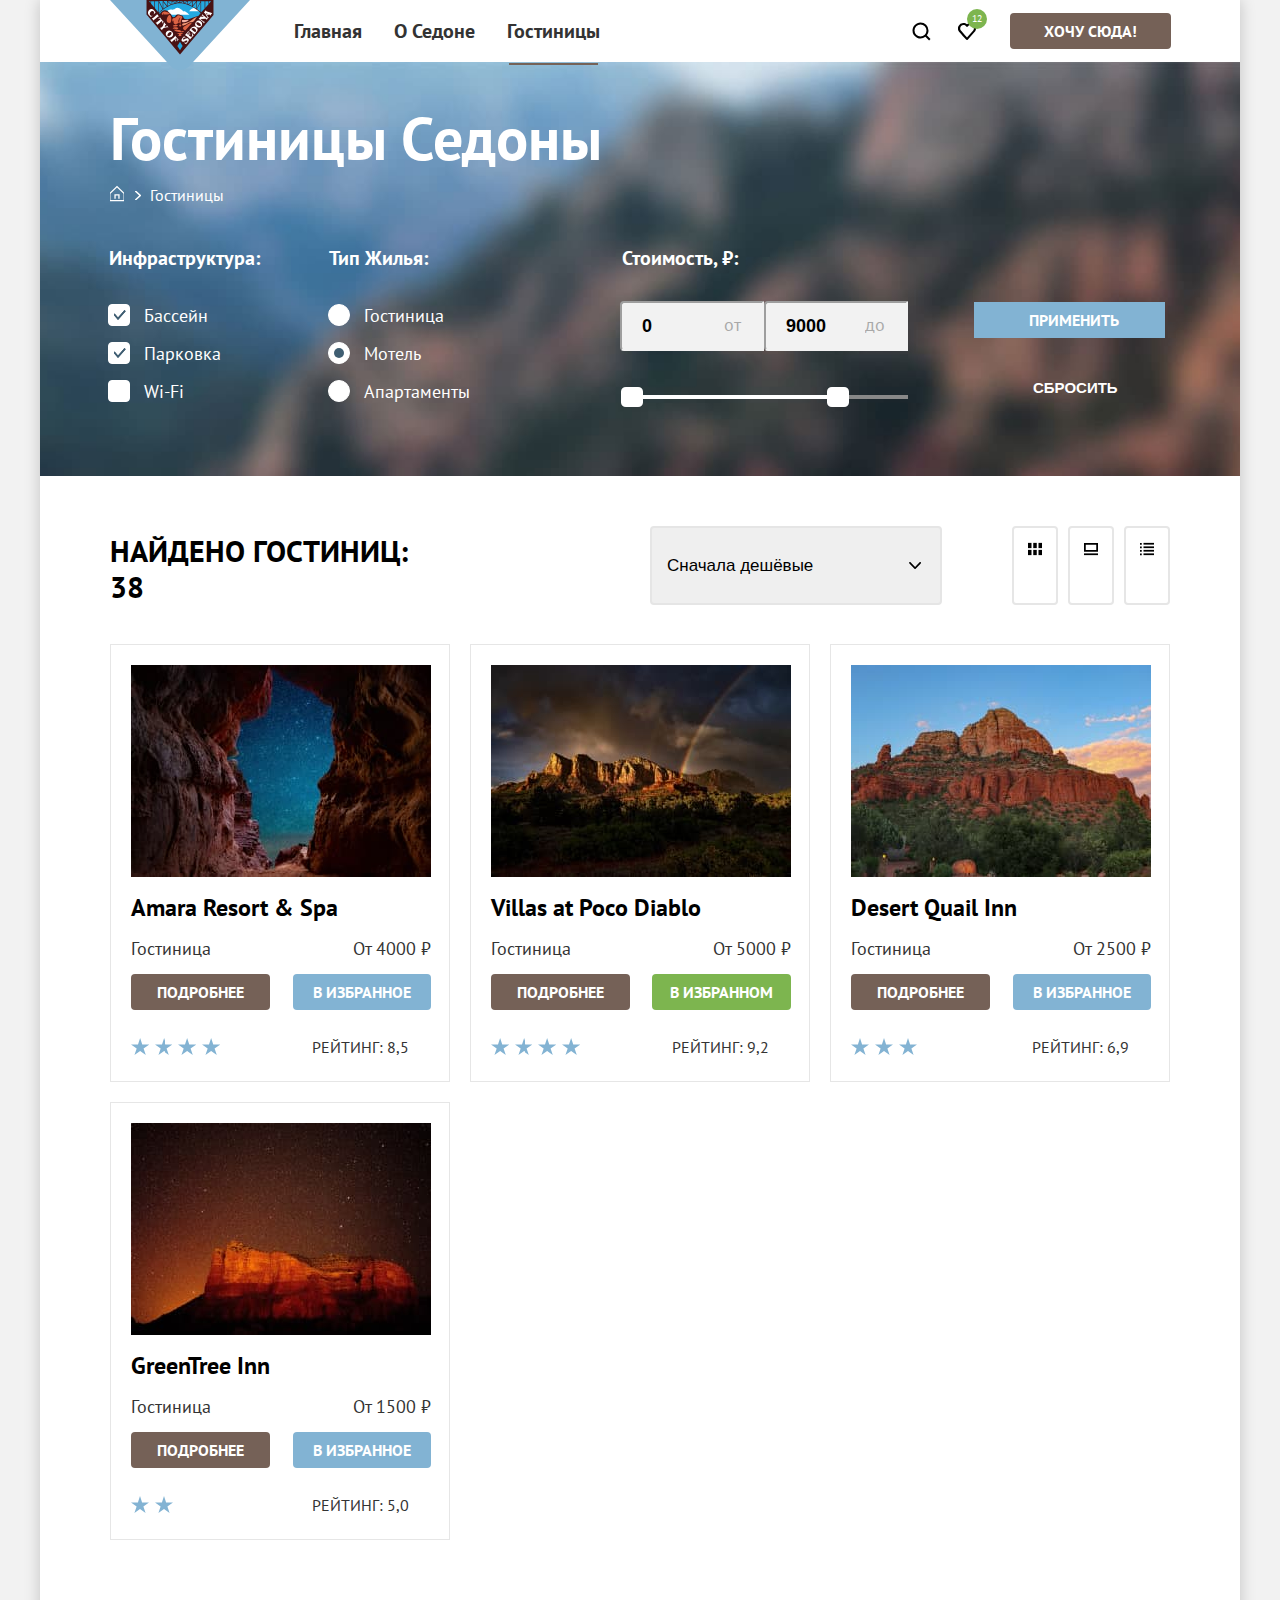
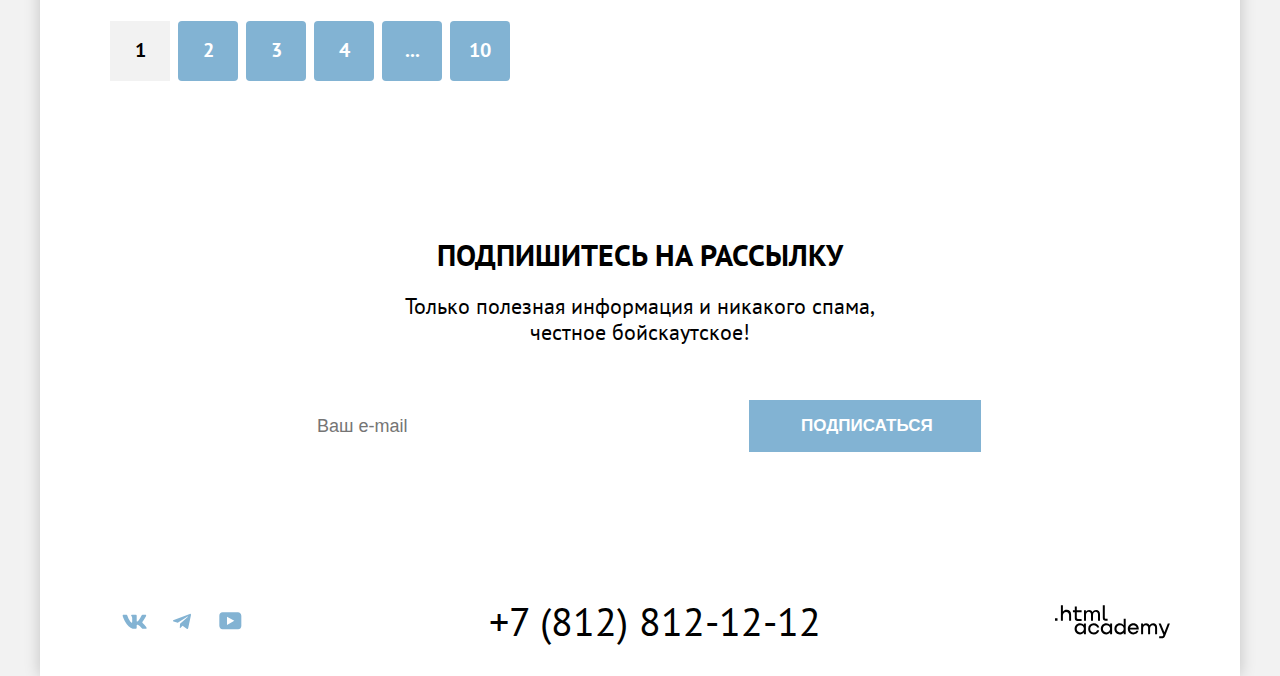
==== commit 01881ba8: "вносит изменения по пп" ====
--- a/catalog.html
+++ b/catalog.html
@@ -3,6 +3,7 @@
 
     <head>
         <meta charset="utf-8">
+        <link rel="icon" type="image/png" sizes="32x32" href="images/favicon.png">
         <link rel="stylesheet" href="styles/styles.css">
         <title>
             HTML Academy: Седона
@@ -40,14 +41,14 @@
               <li class="navigation-useritem">
                 <a class="navigation-userlink navigation-userlink-searching" href="#">
                   <span class="visually-hidden">
-                    Поиск
+                    Поиск.
                   </span>
                 </a>
               </li>
               <li class="navigation-useritem navigation-useritem-favourite">
                 <a class="navigation-userlink navigation-userlink-favourite" href="#">
                   <span class="visually-hidden">
-                    Избранное
+                    Избранное.
                   </span>
                   <span class="favourite-number">
                     12
@@ -74,7 +75,7 @@
                   <li class="breadcrumbs-item">
                     <a class="breadcrumbs-link breadcrumbs-link-main" href="index.html">
                       <span class="visually-hidden">
-                        Главная
+                        Главная.
                       </span>
                     </a>
                   </li>
@@ -87,9 +88,9 @@
               </section>
               <!--Фильтрация-->
               <section class="catalog-sorting">
-                <h1 class="visually-hidden">
-                  Список товаров с фильтрами
-                </h1>
+                <h2 class="visually-hidden">
+                  Список товаров с фильтрами.
+                </h2>
 
                 <form class="catalog-filter" action="https://echo.htmlacademy.ru/" method="get">
                   <fieldset class="catalog-filter-infrastructure">
@@ -167,10 +168,10 @@
                       <div class="range-scale">
                         <div class="range"  style="left: 0; width: 208px">
                         <button class="range-button button-min" type="button">
-                          <span class="visually-hidden">Установить минимальную цену за отель</span>
+                          <span class="visually-hidden">Установить минимальную цену за отель.</span>
                         </button>
                         <button class="range-button button-max" type="button">
-                          <span class="visually-hidden">Установить максимальную цену за отель</span>
+                          <span class="visually-hidden">Установить максимальную цену за отель.</span>
                         </button>
                       </div>
                       </div>
@@ -178,7 +179,7 @@
                   </fieldset>
 
                   <fieldset class="catalog-filter-button">
-                    <legend class="visually-hidden">Кнопки</legend>
+                    <legend class="visually-hidden">Кнопки фильтра.</legend>
                     <button class="button-add" type="submit">
                       Применить
                     </button>
@@ -212,8 +213,8 @@
                 </select>
                 <ul class="viewcards-list">
                     <li class="viewcards-item">
-                        <a class="viewcards-grid-toggle" href="#" type="button">
-                          <svg aria-hidden="true" focusable="false" width="16" height="14" viewBox="0 0 16 14" fill="none" xmlns="http://www.w3.org/2000/svg">
+                        <a class="viewcards-grid-toggle" href="#">
+                          <svg aria-hidden="true" focusable="false" width="14" height="14" viewBox="0 0 16 14" fill="none" xmlns="http://www.w3.org/2000/svg">
                             <path d="M4 0H0V6H4V0Z" fill="black"/>
                             <path d="M16 0H12V6H16V0Z" fill="black"/>
                             <path d="M10 0H6V6H10V0Z" fill="black"/>
@@ -222,24 +223,24 @@
                             <path d="M10 8H6V14H10V8Z" fill="black"/>
                           </svg>
                           <span class="visually-hidden">
-                                Показать карточки
+                                Показать карточки.
                             </span>
                         </a>
                     </li>
                     <li class="viewcards-item">
-                      <a class="viewcards-grid-toggle" href="#" type="button">
-                        <svg aria-hidden="true" focusable="false" width="16" height="14" viewBox="0 0 16 14" fill="none" xmlns="http://www.w3.org/2000/svg">
+                      <a class="viewcards-grid-toggle" href="#">
+                        <svg aria-hidden="true" focusable="false" width="14" height="14" viewBox="0 0 16 14" fill="none" xmlns="http://www.w3.org/2000/svg">
                           <path d="M16 12H0V14H16V12Z" fill="black"/>
                           <path d="M14 2V8H2V2H14ZM16 0H0V10H16V0Z" fill="black"/>
                         </svg>
                           <span class="visually-hidden">
-                                Показать по одной
+                                Показать по одной.
                             </span>
                         </a>
                     </li>
                     <li class="viewcards-item">
-                      <a class="viewcards-grid-toggle" href="#" type="button">
-                        <svg aria-hidden="true" focusable="false" width="16" height="14" viewBox="0 0 16 14" fill="none" xmlns="http://www.w3.org/2000/svg">
+                      <a class="viewcards-grid-toggle" href="#">
+                        <svg aria-hidden="true" focusable="false" width="14" height="14" viewBox="0 0 16 14" fill="none" xmlns="http://www.w3.org/2000/svg">
                           <path d="M2 0H0V2H2V0Z" fill="black"/>
                           <path d="M16 0H4V2H16V0Z" fill="black"/>
                           <path d="M2 4H0V6H2V4Z" fill="black"/>
@@ -250,7 +251,7 @@
                           <path d="M16 12H4V14H16V12Z" fill="black"/>
                         </svg>
                             <span class="visually-hidden">
-                                Показать список
+                                Показать список.
                             </span>
                         </a>
                     </li>
@@ -289,7 +290,7 @@
                       <div class="housingtype-rating">
                         <p class="stars stars-four">
                             <span class="visually-hidden">
-                                Звездность гостиницы: 4 звезды
+                                Звездность гостиницы: 4 звезды.
                             </span>
                         </p>
                         <span class="product-card-rating">
@@ -328,7 +329,7 @@
                         <div class="housingtype-rating">
                           <p class="stars stars-four">
                               <span class="visually-hidden">
-                                  Звездность гостиницы: 4 звезды
+                                  Звездность гостиницы: 4 звезды.
                               </span>
                           </p>
                           <span class="product-card-rating">
@@ -367,7 +368,7 @@
                         <div class="housingtype-rating">
                           <p class="stars stars-three">
                               <span class="visually-hidden">
-                                  Звездность гостиницы: 3 звезды
+                                  Звездность гостиницы: 3 звезды.
                               </span>
                           </p>
                           <span class="product-card-rating">
@@ -384,7 +385,6 @@
                                 GreenTree Inn
                             </h3>
                         </a>
-                      <div>
                         <div class="housingtype-price">
                           <span class="product-card-housingtype">
                               Гостиница
@@ -406,7 +406,7 @@
                         <div class="housingtype-rating">
                           <p class="stars stars-two">
                               <span class="visually-hidden">
-                                  Звездность гостиницы: 2 звезды
+                                  Звездность гостиницы: 2 звезды.
                               </span>
                           </p>
                           <span class="product-card-rating">
@@ -418,12 +418,12 @@
             </section>
             <!--Пагинация-->
             <section class="pages">
-                <h2 class="visually-hidden">Список страниц</h2>
+                <h2 class="visually-hidden">Список страниц каталога.</h2>
                 <ul class="pagination">
                     <li class="pagination-item">
                         <a class="pagination-prev pagination-disabled">
                             <span class="visually-hidden">
-                                Предыдущая страница
+                                Предыдущая страница.
                             </span>
                         </a>
                     </li>
@@ -456,10 +456,11 @@
                         <a class="pagination-link pagination-next" href="#">
                             10
                         </a>
+                    </li>
                     <li class="pagination-item">
                         <a class="pagination-next" href="#">
                             <span class="visually-hidden">
-                                Следующая страница
+                                Следующая страница.
                             </span>
                         </a>
                     </li>
@@ -481,7 +482,7 @@
             </p>
             <form class="footer-subscription-form" action="https://echo.htmlacademy.ru/" method="post">
               <label class="visually-hidden">
-                Ваш e-mail
+                Ваш e-mail.
               </label>
               <input class="field" placeholder="Ваш e-mail" type="email" name="footer-subscription-email"
                 id="footer-subscription-email" required>
@@ -492,35 +493,35 @@
           </section>
           <!--Контакты-->
           <section class="footer-social">
-            <h2 class="visually-hidden">Ссылки на социальные сети</h2>
+            <h2 class="visually-hidden">Ссылки на социальные сети.</h2>
             <ul class="footer-social-list">
               <li class="footer-social-item">
                 <a class="footer-social-link" href="https://vk.com/htmlacademy">
                     <svg class="footer-social-icon" aria-hidden="true" focusable="false" xmlns="http://www.w3.org/2000/svg" width="25" height="15" fill="none">
-                      <path fill="#83B3D3" fill-rule="evenodd" d="M24.12 1.8c.16-.54 0-.94-.8-.94H20.7c-.67 0-.98.34-1.15.73 0 0-1.33 3.2-3.22 5.27-.61.6-.9.8-1.23.8-.16 0-.41-.2-.41-.75v-5.1c0-.66-.19-.95-.74-.95H9.82c-.42 0-.67.3-.67.59 0 .62.95.76 1.04 2.51v3.8c0 .83-.15.98-.48.98-.9 0-3.06-3.2-4.34-6.88-.25-.72-.5-1-1.18-1H1.57c-.75 0-.9.34-.9.73 0 .68.89 4.07 4.14 8.55 2.17 3.06 5.23 4.72 8 4.72 1.68 0 1.88-.37 1.88-1v-2.32c0-.74.16-.88.7-.88.38 0 1.05.19 2.6 1.66 1.79 1.75 2.08 2.54 3.08 2.54h2.63c.75 0 1.12-.37.9-1.1-.23-.72-1.08-1.77-2.2-3.02-.62-.71-1.54-1.48-1.82-1.86-.39-.5-.28-.71 0-1.15 0 0 3.2-4.42 3.54-5.93Z" clip-rule="evenodd"/>
+                      <path fill-rule="evenodd" clip-rule="evenodd" d="M24.12 1.8c.16-.54 0-.94-.8-.94H20.7c-.67 0-.98.34-1.15.73 0 0-1.33 3.2-3.22 5.27-.61.6-.9.8-1.23.8-.16 0-.41-.2-.41-.75v-5.1c0-.66-.19-.95-.74-.95H9.82c-.42 0-.67.3-.67.59 0 .62.95.76 1.04 2.51v3.8c0 .83-.15.98-.48.98-.9 0-3.06-3.2-4.34-6.88-.25-.72-.5-1-1.18-1H1.57c-.75 0-.9.34-.9.73 0 .68.89 4.07 4.14 8.55 2.17 3.06 5.23 4.72 8 4.72 1.68 0 1.88-.37 1.88-1v-2.32c0-.74.16-.88.7-.88.38 0 1.05.19 2.6 1.66 1.79 1.75 2.08 2.54 3.08 2.54h2.63c.75 0 1.12-.37.9-1.1-.23-.72-1.08-1.77-2.2-3.02-.62-.71-1.54-1.48-1.82-1.86-.39-.5-.28-.71 0-1.15 0 0 3.2-4.42 3.54-5.93Z"/>
                     </svg>
                   <span class="visually-hidden">
-                    Наша страница Vkontakte
+                    Наша страница Vkontakte.
                   </span>
                 </a>
               </li>
               <li class="footer-social-item">
                 <a class="footer-social-link" href="https://t.me/htmlacademy">
                   <svg class="footer-social-icon" aria-hidden="true" focusable="false" xmlns="http://www.w3.org/2000/svg" width="18" height="16" fill="none">
-                    <path fill="#83B3D3" d="M16.79.96.84 7.1c-1.09.44-1.08 1.05-.2 1.32l4.1 1.28 9.47-5.98c.44-.27.85-.13.52.17l-7.68 6.93-.28 4.22c.41 0 .6-.2.83-.41l1.99-1.94 4.13 3.06c.77.42 1.31.2 1.5-.71l2.72-12.8c.28-1.1-.43-1.61-1.16-1.28Z"/>
+                    <path fill-rule="evenodd" clip-rule="evenodd" d="M16.79.96.84 7.1c-1.09.44-1.08 1.05-.2 1.32l4.1 1.28 9.47-5.98c.44-.27.85-.13.52.17l-7.68 6.93-.28 4.22c.41 0 .6-.2.83-.41l1.99-1.94 4.13 3.06c.77.42 1.31.2 1.5-.71l2.72-12.8c.28-1.1-.43-1.61-1.16-1.28Z"/>
                   </svg>
                   <span class="visually-hidden">
-                    Наш канал Telegram
+                    Наш канал Telegram.
                   </span>
                 </a>
               </li>
               <li class="footer-social-item">
                 <a class="footer-social-link" href="https://www.youtube.com/user/htmlacademyru">
                   <svg class="footer-social-icon" aria-hidden="true" focusable="false" xmlns="http://www.w3.org/2000/svg" width="23" height="18" fill="none">
-                    <path fill="#83B3D3" d="M18.94.36H3.51C1.65.36.33 1.95.33 3.76v10.09c0 1.91 1.32 3.5 3.18 3.5h15.65c1.64 0 3.17-1.59 3.17-3.4V3.76c-.22-1.8-1.53-3.4-3.39-3.4ZM7.99 12.89V4.82l7.34 4.04-7.34 4.03Z"/>
+                    <path fill-rule="evenodd" clip-rule="evenodd" d="M18.94.36H3.51C1.65.36.33 1.95.33 3.76v10.09c0 1.91 1.32 3.5 3.18 3.5h15.65c1.64 0 3.17-1.59 3.17-3.4V3.76c-.22-1.8-1.53-3.4-3.39-3.4ZM7.99 12.89V4.82l7.34 4.04-7.34 4.03Z"/>
                   </svg>
                   <span class="visually-hidden">
-                    Наш канал YouTube
+                    Наш канал YouTube.
                   </span>
                 </a>
               </li>
@@ -531,11 +532,11 @@
               </a>
             </div>
             <a class="htmlacademy-link" href="https://htmlacademy.ru/">
-              <svg class="htmlacademy-icon aria-hidden="true" focusable="false" xmlns="http://www.w3.org/2000/svg" width="115" height="34" fill="none">
-                <path fill="#000" d="M0 13.26v2.6h2.5v-2.6H0ZM11.6 4.86c-1.6 0-2.8.7-3.6 1.7h-.1V.36h-2v15.5h2v-5.3c0-2.1 1.3-3.6 3.3-3.6 1.8 0 2.9 1.4 2.9 3.2v5.7h2v-6.1c.1-3-1.8-4.9-4.5-4.9ZM26.6 5.16h-4.8v-3.7h-2v3.8h-1.9v2h1.9v6c0 1.7 1 2.7 2.7 2.7h4.1v-2h-3.7c-.7 0-1.1-.4-1.1-1.1v-5.7h4.8v-2ZM41.1 4.96c-1.6 0-2.9.8-3.5 2.1h-.1c-.6-1.2-1.8-2.1-3.4-2.1-1.4 0-2.5.8-3.1 1.8h-.1v-1.6H29v10.6h2v-5.4c0-2 1-3.5 2.6-3.5 1.5 0 2.4 1 2.4 2.6v6.3h2v-5.6c0-2.4 1.4-3.3 2.6-3.3 1.5 0 2.4 1 2.4 2.6v6.3h2v-6.5c.1-2.5-1.4-4.3-3.9-4.3ZM47.8 13.06c0 1.7 1 2.7 2.8 2.7h2v-2h-1.7c-.7 0-1.1-.4-1.1-1.1V.36h-2v12.7ZM28.9 20.06c-.9-1.1-2.2-1.8-3.9-1.8-3.1 0-5.4 2.3-5.4 5.6s2.3 5.6 5.4 5.6c1.8 0 3-.8 3.8-1.9h.1v1.6h2v-10.6h-2v1.5Zm-3.6 7.4c-2.2 0-3.6-1.6-3.6-3.6s1.4-3.6 3.6-3.6 3.6 1.6 3.6 3.6c0 1.9-1.4 3.6-3.6 3.6ZM44.2 22.36c-.5-2.4-2.6-4.1-5.4-4.1a5.4 5.4 0 0 0-5.6 5.6c0 3.1 2.2 5.6 5.6 5.6 2.8 0 4.9-1.8 5.4-4.2h-2.1a3.4 3.4 0 0 1-3.3 2.3c-2.2 0-3.6-1.6-3.6-3.6s1.4-3.6 3.6-3.6c1.6 0 2.8 1 3.3 2.2h2.1v-.2ZM55.1 20.06c-.9-1.1-2.2-1.8-3.9-1.8-3.1 0-5.4 2.3-5.4 5.6s2.3 5.6 5.4 5.6c1.8 0 3-.8 3.8-1.9h.1v1.6h2v-10.6h-2v1.5Zm-3.6 7.4c-2.2 0-3.6-1.6-3.6-3.6s1.4-3.6 3.6-3.6 3.6 1.6 3.6 3.6c0 1.9-1.5 3.6-3.6 3.6ZM68.7 20.16c-.9-1.1-2.2-1.9-3.9-1.9-3.1 0-5.4 2.3-5.4 5.6s2.2 5.6 5.4 5.6c1.7 0 3-.8 3.8-1.8h.1v1.5h2v-15.4h-2v6.4Zm-3.6 7.3c-2.2 0-3.6-1.6-3.6-3.6s1.4-3.6 3.6-3.6 3.6 1.6 3.6 3.6c-.1 2-1.5 3.6-3.6 3.6ZM78.3 18.26c-3.3 0-5.5 2.5-5.5 5.6 0 3 2.1 5.6 5.5 5.6 2.5 0 4.5-1.3 5.2-3.6h-2.1c-.5 1-1.6 1.6-3 1.6-1.9 0-3.3-1.3-3.4-2.9h8.8c.2-3.6-2-6.3-5.5-6.3Zm0 1.9c1.7 0 3 1 3.3 2.6h-6.5c.3-1.5 1.5-2.6 3.2-2.6ZM98.2 18.26c-1.6 0-2.9.8-3.6 2h-.1c-.6-1.2-1.8-2-3.4-2-1.4 0-2.5.7-3.1 1.8v-1.5h-1.9v10.6h2v-5.4c0-2 1-3.4 2.6-3.5 1.5 0 2.4 1 2.4 2.6v6.3h2v-5.6c0-2.4 1.4-3.3 2.6-3.3 1.5 0 2.4 1 2.4 2.6v6.3h2v-6.5c.1-2.6-1.4-4.4-3.9-4.4ZM109.4 27.36l-3.6-8.9h-2.2l4.8 11.6c-.3.9-.7 1.2-1.7 1.2h-2.5v2h2.5c1.8 0 2.8-.8 3.5-2.6l4.7-12.2h-2.1l-3.4 8.9Z"/>
+              <svg class="htmlacademy-icon" aria-hidden="true" focusable="false" xmlns="http://www.w3.org/2000/svg" width="115" height="34" fill="none">
+                <path d="M0 13.26v2.6h2.5v-2.6H0ZM11.6 4.86c-1.6 0-2.8.7-3.6 1.7h-.1V.36h-2v15.5h2v-5.3c0-2.1 1.3-3.6 3.3-3.6 1.8 0 2.9 1.4 2.9 3.2v5.7h2v-6.1c.1-3-1.8-4.9-4.5-4.9ZM26.6 5.16h-4.8v-3.7h-2v3.8h-1.9v2h1.9v6c0 1.7 1 2.7 2.7 2.7h4.1v-2h-3.7c-.7 0-1.1-.4-1.1-1.1v-5.7h4.8v-2ZM41.1 4.96c-1.6 0-2.9.8-3.5 2.1h-.1c-.6-1.2-1.8-2.1-3.4-2.1-1.4 0-2.5.8-3.1 1.8h-.1v-1.6H29v10.6h2v-5.4c0-2 1-3.5 2.6-3.5 1.5 0 2.4 1 2.4 2.6v6.3h2v-5.6c0-2.4 1.4-3.3 2.6-3.3 1.5 0 2.4 1 2.4 2.6v6.3h2v-6.5c.1-2.5-1.4-4.3-3.9-4.3ZM47.8 13.06c0 1.7 1 2.7 2.8 2.7h2v-2h-1.7c-.7 0-1.1-.4-1.1-1.1V.36h-2v12.7ZM28.9 20.06c-.9-1.1-2.2-1.8-3.9-1.8-3.1 0-5.4 2.3-5.4 5.6s2.3 5.6 5.4 5.6c1.8 0 3-.8 3.8-1.9h.1v1.6h2v-10.6h-2v1.5Zm-3.6 7.4c-2.2 0-3.6-1.6-3.6-3.6s1.4-3.6 3.6-3.6 3.6 1.6 3.6 3.6c0 1.9-1.4 3.6-3.6 3.6ZM44.2 22.36c-.5-2.4-2.6-4.1-5.4-4.1a5.4 5.4 0 0 0-5.6 5.6c0 3.1 2.2 5.6 5.6 5.6 2.8 0 4.9-1.8 5.4-4.2h-2.1a3.4 3.4 0 0 1-3.3 2.3c-2.2 0-3.6-1.6-3.6-3.6s1.4-3.6 3.6-3.6c1.6 0 2.8 1 3.3 2.2h2.1v-.2ZM55.1 20.06c-.9-1.1-2.2-1.8-3.9-1.8-3.1 0-5.4 2.3-5.4 5.6s2.3 5.6 5.4 5.6c1.8 0 3-.8 3.8-1.9h.1v1.6h2v-10.6h-2v1.5Zm-3.6 7.4c-2.2 0-3.6-1.6-3.6-3.6s1.4-3.6 3.6-3.6 3.6 1.6 3.6 3.6c0 1.9-1.5 3.6-3.6 3.6ZM68.7 20.16c-.9-1.1-2.2-1.9-3.9-1.9-3.1 0-5.4 2.3-5.4 5.6s2.2 5.6 5.4 5.6c1.7 0 3-.8 3.8-1.8h.1v1.5h2v-15.4h-2v6.4Zm-3.6 7.3c-2.2 0-3.6-1.6-3.6-3.6s1.4-3.6 3.6-3.6 3.6 1.6 3.6 3.6c-.1 2-1.5 3.6-3.6 3.6ZM78.3 18.26c-3.3 0-5.5 2.5-5.5 5.6 0 3 2.1 5.6 5.5 5.6 2.5 0 4.5-1.3 5.2-3.6h-2.1c-.5 1-1.6 1.6-3 1.6-1.9 0-3.3-1.3-3.4-2.9h8.8c.2-3.6-2-6.3-5.5-6.3Zm0 1.9c1.7 0 3 1 3.3 2.6h-6.5c.3-1.5 1.5-2.6 3.2-2.6ZM98.2 18.26c-1.6 0-2.9.8-3.6 2h-.1c-.6-1.2-1.8-2-3.4-2-1.4 0-2.5.7-3.1 1.8v-1.5h-1.9v10.6h2v-5.4c0-2 1-3.4 2.6-3.5 1.5 0 2.4 1 2.4 2.6v6.3h2v-5.6c0-2.4 1.4-3.3 2.6-3.3 1.5 0 2.4 1 2.4 2.6v6.3h2v-6.5c.1-2.6-1.4-4.4-3.9-4.4ZM109.4 27.36l-3.6-8.9h-2.2l4.8 11.6c-.3.9-.7 1.2-1.7 1.2h-2.5v2h2.5c1.8 0 2.8-.8 3.5-2.6l4.7-12.2h-2.1l-3.4 8.9Z"/>
               </svg>
               <span class="visually-hidden">
-                Ссылка на создателей макета
+                Ссылка на создателей макета.
               </span>
             </a>
           </section>
--- a/styles/styles.css
+++ b/styles/styles.css
@@ -1,3 +1,4 @@
+
 @font-face {
   font-family: "PT Sans";
   font-style: normal;
@@ -20,22 +21,29 @@
 
 body {
   margin: 0;
+  min-width: 1256px;
   height: 100%;
   font-family: "PT Sans", sans-serif;
   font-size: 22px;
   line-height: 26px;
-  color: #333333;
+  color: #333;
   background-color: #f2f2f2;
 }
 
 .page-container {
-  background-color: #ffffff;
-  box-shadow: 0 0 15px rgba(0, 0, 0, 0.2);
+  background-color: #fff;
+  -webkit-box-shadow: 0 0 15px rgb(0 0 0 / 20%);
+          box-shadow: 0 0 15px rgb(0 0 0 / 20%);
   width: 1200px;
   margin: 0 auto;
   min-height: 100%;
-  display: flex;
-  flex-direction: column;
+  display: -webkit-box;
+  display: -ms-flexbox;
+  display: flex;
+  -webkit-box-orient: vertical;
+  -webkit-box-direction: normal;
+      -ms-flex-direction: column;
+          flex-direction: column;
 }
 
 /* Header */
@@ -53,19 +61,28 @@
 }
 
 .navigation {
+  display: -webkit-box;
+  display: -ms-flexbox;
   display: flex;
   margin: 0 auto;
-  align-items: flex-start;
-}
-
-/*Навигация по сайту*/
+  -webkit-box-align: start;
+      -ms-flex-align: start;
+          align-items: flex-start;
+}
+
+/* Navigation */
 .navigation-list {
-  display: flex;
-  flex-wrap: wrap;
+  display: -webkit-box;
+  display: -ms-flexbox;
+  display: flex;
+  -ms-flex-wrap: wrap;
+      flex-wrap: wrap;
   margin: 0 0 0 238px;
   padding: 0;
   list-style-type: none;
-  align-items: center;
+  -webkit-box-align: center;
+      -ms-flex-align: center;
+          align-items: center;
   width: 380px;
 }
 
@@ -79,21 +96,25 @@
   width: calc(100% - 36px);
   border-bottom: 2px solid #756257;
   position: absolute;
-  bottom: -1px;
+  bottom: -3px;
   left: 18px;
 }
 
 
-/*Навигация пользовательская*/
+/* User navigation */
 .navigation-user {
-  display: flex;
-  flex-wrap: wrap;
-  /*justify-content: space-between;*/
+  display: -webkit-box;
+  display: -ms-flexbox;
+  display: flex;
+  -ms-flex-wrap: wrap;
+      flex-wrap: wrap;
   margin: 0 69px 0 0;
   padding: 0;
   margin-left: auto;
   list-style-type: none;
-  align-items: center;
+  -webkit-box-align: center;
+      -ms-flex-align: center;
+          align-items: center;
   max-width: 280px;
 }
 
@@ -104,7 +125,7 @@
   font-weight: 700;
   font-size: 20px;
   line-height: 24px;
-  color: #333333;
+  color: #333;
   text-decoration: none;
   text-align: center;
   cursor: pointer;
@@ -121,21 +142,6 @@
 .navigation-link:active {
   color: #7c97a8;
 }
-
-/*
-.footer-social-link:hover .footer-social-icon {
-  fill: #68A2CA;
-}
-
-.footer-social-link:focus .footer-social-icon {
-  fill: #68A2CA;
-  outline: none;
-}
-
-.footer-social-link:active .footer-social-icon {
-  fill: rgba(104, 162, 202, 0.3);
-}
-*/
 
 .navigation-user .navigation-userlink {
   min-width: 18px;
@@ -147,7 +153,7 @@
   font-weight: 700;
   font-size: 20px;
   line-height: 24px;
-  color: #333333;
+  color: #333;
   text-decoration: none;
   text-align: center;
   cursor: pointer;
@@ -179,11 +185,11 @@
 }
 
 .navigation-userlink:hover  {
-  background-color: rgba(104, 162, 202, 0.3);
+  background-color: rgb(104 162 202 / 30%);
 }
 
 .navigation-userlink:focus {
-  background-color: rgba(104, 162, 202, 0.3);
+  background-color: rgb(104 162 202 / 30%);
   outline: none;
 }
 
@@ -198,14 +204,17 @@
   font-weight: 400;
   font-size: 10px;
   line-height: 10px;
-  color: #FFFFFF;
+  color: #FFF;
   text-align: center;
   text-decoration: none;
   background: #7DB54F;
   border-radius: 50%;
   padding: 5px;
   min-width: 10px;
-  box-sizing: border-box;
+  max-width: 25px;
+  max-height: 25px;
+  -webkit-box-sizing: border-box;
+          box-sizing: border-box;
 }
 
 .navigation-userlink-button {
@@ -215,7 +224,7 @@
   line-height: 20px;
   font-family: inherit;
   text-align: center;
-  color: #ffffff;
+  color: #fff;
   background-color: #756157;
   border-color: #756157;
   border-radius: 4px;
@@ -225,7 +234,8 @@
   margin-top: 13px;
   margin-bottom: 13px;
   max-width: 165px;
-  box-sizing: border-box;
+  -webkit-box-sizing: border-box;
+          box-sizing: border-box;
   cursor: pointer;
 }
 
@@ -241,21 +251,23 @@
 }
 
 .navigation-userlink-button:active {
-  color: rgba(255, 255, 255, 0.3);
-}
-
-
-/*Main-page*/
+  color: rgb(255 255 255 / 30%);
+}
+
+
+/* Main-page */
 .main-container {
-  flex-grow: 1;
+  -webkit-box-flex: 1;
+      -ms-flex-positive: 1;
+          flex-grow: 1;
 }
 
 .main-index {
-  color: #000000;
-  background-color: #FFFFFF;
-}
-
-/*Приветственный блок*/
+  color: #000;
+  background-color: #FFF;
+}
+
+/* Welcome section */
 .welcome {
   background-color: #7c97a8;
   background-image: url("../images/main/divider.svg"), url("../images/main/welcome-background.jpg");
@@ -263,7 +275,7 @@
   background-repeat: no-repeat no-repeat;
   background-position: center bottom, center;
   padding-top: 51px;
-  padding-bottom: 82px;
+  padding-bottom: 84px;
 }
 
 .welcome-img {
@@ -271,18 +283,18 @@
   margin: 0 auto;
 }
 
-/*Преимущества города*/
+/* City advantages section */
 .main-advantages-container {
   width: 655px;
-  padding: 71px 0 90px 0;
+  padding: 69px 0 90px;
   margin: 0 auto;
 }
 
 .main-advantages-title {
   padding: 0;
-  margin: 0 0 25px 0;
-  font-weight: 700;
-  color: #000000;
+  margin: 0 0 25px;
+  font-weight: 700;
+  color: #000;
   text-transform: uppercase;
   text-align: center;
   font-size: 30px;
@@ -295,20 +307,21 @@
   font-weight: 400;
   font-size: 22px;
   line-height: 26px;
-  color: #333333;
+  color: #333;
   text-align: center;
 }
 
 .advantages-item-container-img {
   width: 230px;
   min-height: 200px;
-  padding: 86px 85px;
-  text-align: center;
-}
+  padding: 81px 85px;
+  text-align: center;
+}
+
 .advantages-item-container {
   width: 230px;
   min-height: 200px;
-  padding: 92px 85px;
+  padding: 93px 85px;
   text-align: center;
 }
 
@@ -317,9 +330,9 @@
   font-weight: 700;
   font-size: 24px;
   line-height: 28px;
-  color: #000000;
+  color: #000;
   text-transform: uppercase;
-  margin: 21px auto;
+  margin: 22px auto;
   padding: 0;
   width: 172px;
 }
@@ -330,17 +343,17 @@
   left: 56px;
   width: 60px;
   height: 2px;
-  background-color: rgba(0, 0, 0, 0.3);
+  background-color: rgb(0 0 0 / 30%);
   content: "";
 }
 
 .white-advantages-title::after {
   position: absolute;
-  bottom: -21px;
+  bottom: -31px;
   left: 56px;
   width: 60px;
   height: 2px;
-  background-color: #FFFFFF;
+  background-color: #FFF;
   content: "";
 }
 
@@ -348,25 +361,35 @@
   font-weight: 400;
   font-size: 18px;
   line-height: 21px;
-  padding: 43px 0 0 0;
+  padding: 39px 0 0;
   margin: 0 auto;
 }
 
 .advantages-list {
-  display: flex;
-  flex-wrap: wrap;
+  display: -webkit-box;
+  display: -ms-flexbox;
+  display: flex;
+  -ms-flex-wrap: wrap;
+      flex-wrap: wrap;
   list-style-type: none;
   margin: 0;
   padding: 0;
 }
 
 .advantages-item-city {
+  display: -webkit-box;
+  display: -ms-flexbox;
   display: flex;
 }
 
 .advantages-item-bridge {
-  display: flex;
-  flex-direction: row-reverse;
+  display: -webkit-box;
+  display: -ms-flexbox;
+  display: flex;
+  -webkit-box-orient: horizontal;
+  -webkit-box-direction: reverse;
+      -ms-flex-direction: row-reverse;
+          flex-direction: row-reverse;
 }
 
 .advantages-item-city,
@@ -385,7 +408,7 @@
 
 .advantages-description-white,
 .white-advantages-title {
-  color: #FFFFFF;
+  color: #FFF;
 }
 
 .advantages-nature {
@@ -400,43 +423,46 @@
   padding: 0;
   height: 100%;
   width: auto;
-  object-fit: contain;
-}
-
-/*Преимущества отелей*/
+  -o-object-fit: contain;
+     object-fit: contain;
+}
+
+/* Hotel advantages section */
 .hotel-advantages-container {
   width: 505px;
-  padding: 67px 0;
+  padding: 64px 0;
   margin: 0 auto;
 }
 
 .main-hotel-advantages-title {
   font-weight: 700;
-  color: #000000;
+  color: #000;
   text-transform: uppercase;
   text-align: center;
   font-size: 30px;
   line-height: 36px;
   padding: 0;
-  margin: 0 0 20px 0;
+  margin: 0 0 20px;
 }
 
 .hotel-advantages-advantages {
   font-weight: 400;
   font-size: 22px;
   line-height: 26px;
-  color: #333333;
+  color: #333;
   text-align: center;
   padding: 0;
   margin: 0;
 }
 
 .hotel-advantages-list {
-  display: flex;
-  flex-wrap: wrap;
-  margin: 0;
-  padding: 0;
-  text-align: center;
+  display: -webkit-box;
+  display: -ms-flexbox;
+  display: flex;
+  -ms-flex-wrap: wrap;
+      flex-wrap: wrap;
+  margin: 0;
+  padding: 0;
   list-style-type: none;
 }
 
@@ -444,26 +470,28 @@
   width: 230px;
   padding: 81px 85px;
   margin: 0 auto;
+  text-align: center;
+  min-height: 200px;
 }
 
 .hotel-advantages-minititle {
   font-weight: 700;
   font-size: 24px;
   line-height: 28px;
-  color: #000000;
+  color: #000;
   text-transform: uppercase;
   text-align: center;
-  padding: 98px 0 31px 0;
-  margin: 0 0 0 0;
+  padding: 103px 0 29px;
+  margin: 0;
 }
 
 .hotel-advantages-description {
-  padding: 0 0 0 0;
-  margin: 0 0;
+  padding: 0;
+  margin: 0;
   font-weight: 400;
   font-size: 18px;
   line-height: 21px;
-  color: #333333;
+  color: #333;
 }
 
 .hotel-advantages-housing,
@@ -474,7 +502,7 @@
 
 .hotel-advantages-housing::before {
   position: absolute;
-  top: -2px;
+  top: 0;
   left: 78px;
   content: url("../images/main/housing.svg");
   width: 75px;
@@ -487,8 +515,8 @@
 
 .hotel-advantages-food::before {
   position: absolute;
-  top: -3px;
-  left: 80px;
+  top: 1px;
+  left: 78px;
   content:  url("../images/main/food.svg");
   width: 74px;
   height: 70px;
@@ -500,8 +528,8 @@
 
 .hotel-advantages-gift::before {
   position: absolute;
-  top: -6px;
-  left: 84px;
+  top: -2px;
+  left: 83px;
   content:  url("../images/main/present.svg");
   width: 64px;
   height: 76px;
@@ -516,10 +544,10 @@
   background-color: #83B3D31F;
 }
 
-/*Поиск гостиницы*/
+/* Searching */
 .search {
   padding-top: 67px;
-  padding-bottom: 97px;
+  padding-bottom: 86px;
 }
 
 .search-container {
@@ -532,20 +560,20 @@
   font-weight: 700;
   font-size: 30px;
   line-height: 36px;
-  color: #000000;
+  color: #000;
   text-transform: uppercase;
   text-align: center;
   margin: 0 auto;
-  padding: 29px 0 20px 0;
+  padding: 29px 0 20px;
 }
 
 .search-description {
   font-weight: 400;
   font-size: 22px;
   line-height: 26px;
-  color: #333333;
-  text-align: center;
-  margin: 0 auto 52px;
+  color: #333;
+  text-align: center;
+  margin: 0 auto 54px;
   padding: 0;
 }
 
@@ -554,15 +582,17 @@
   font-size: 20px;
   line-height: 36px;
   padding: 8px 50px;
+  margin-bottom: 10px;
   font-family: inherit;
   text-align: center;
-  color: #ffffff;
+  color: #fff;
   background-color: #756157;
   border-color: #756157;
   text-decoration: none;
   text-transform: uppercase;
   width: 376px;
-  box-sizing: border-box;
+  -webkit-box-sizing: border-box;
+          box-sizing: border-box;
   display: inline-block;
   cursor: pointer;
 }
@@ -579,16 +609,16 @@
 }
 
 .search-link:active {
-  color: rgba(255, 255, 255, 0.3);
+  color: rgb(255 255 255 / 30%);
 }
 
 
 /* Catalog */
 
-/* Внутренняя навигация */
+/* Inner navigation */
 .catalog-header {
   width: 1200px;
-  color: #FFFFFF;
+  color: #FFF;
   background-image: url("../images/catalog/catalog-background.jpg");
   background-size: cover;
   background-repeat: no-repeat;
@@ -605,22 +635,25 @@
   font-weight: 700;
   font-size: 60px;
   line-height: 78px;
-  margin:  0 0 8px 0;
+  margin:  0 0 8px;
   padding: 0;
 }
 
 .breadcrumbs {
-  display: flex;
-  flex-wrap: wrap;
-  margin: 0 0 0 0;
+  display: -webkit-box;
+  display: -ms-flexbox;
+  display: flex;
+  -ms-flex-wrap: wrap;
+      flex-wrap: wrap;
+  margin: 0;
   padding: 0;
 }
 
 .breadcrumbs-link-main {
   display: block;
   background-image: url("../images/catalog/main-icon.svg");
-  width: 12px;
-  height: 12px;
+  width: 11px;
+  height: 11px;
   background-size: cover;
   background-repeat: no-repeat;
   background-position: center center;
@@ -648,44 +681,46 @@
 }
 
 .breadcrumbs-link {
-  color: #FFFFFF;
+  color: #FFF;
   cursor: pointer;
   padding: 0 3px 6px 0;
 }
 
 .breadcrumbs-link:hover {
-  color: rgba(255, 255, 255, 0.6);
+  color: rgb(255 255 255 / 60%);
 }
 
 .breadcrumbs-link:focus {
-  color: #FFFFFF;
+  color: #FFF;
   outline: none;
 }
 
 .breadcrumbs-link:active {
-  color: rgba(255, 255, 255, 0.3);
-}
-
-/*Фильтрация*/
+  color: rgb(255 255 255 / 30%);
+}
+
+/* Фильтрация */
 .catalog-filter {
   width: 1060px;
-  display: flex;
-  flex-wrap: wrap;
-  /*justify-content: space-between;*/
-  margin: 18px 0 48px 68px;
-  padding: 0 0 63px 0;
+  display: -webkit-box;
+  display: -ms-flexbox;
+  display: flex;
+  -ms-flex-wrap: wrap;
+      flex-wrap: wrap;
+  margin: 18px 0 50px 67px;
+  padding: 0 0 38px;
 }
 
 .catalog-filter-infrastructure {
   width: 155px;
-  margin: 0 65px 10px 0;
+  margin: 0 65px 20px 0;
   padding: 0;
   border: none;
 }
 
 .catalog-filter-housingtype {
   width: 155px;
-  margin: 0 136px 10px 0;
+  margin: 0 138px 20px 0;
   padding: 0;
   border: none;
 }
@@ -694,14 +729,14 @@
   font-weight: 700;
   font-size: 20px;
   line-height: 24px;
-  margin: 0 0 20px 0;
+  margin: 0 0 20px;
 }
 
 .catalog-filter-pricetitle {
   font-weight: 700;
   font-size: 20px;
   line-height: 24px;
-  margin: 0 0 32px 0;
+  margin: 0 0 31px;
 }
 
 .catalog-filter-list {
@@ -715,7 +750,7 @@
 
 .catalog-filter-item {
   padding: 0;
-  margin: 14px 0 0 0;
+  margin: 14px 0 15px 0;
 }
 
 .control-input {
@@ -741,42 +776,39 @@
 .control-mark {
   position: absolute;
   top: 0;
-  left: 2px;
+  left: 1px;
   width: 20px;
   height: 20px;
-  border: 1px solid #FFFFFF;
-  border-radius: 22%;
-  background-color: #ffffff;
-}
-
-/*текст тоже должен меняться*/
+  border: 1px solid #FFF;
+  border-radius: 4px;
+  background-color: #fff;
+}
+
 .control:hover .control-mark {
-  color: rgba(0, 0, 0, 0.3);
-  background-color: rgba(0, 0, 0, 0.3);
-  border: 1px solid rgba(0, 0, 0, 0.3);
-  border-radius: 22%;
+  opacity: 0.6;
+  border-radius: 4px;
+}
+
+.control-label:hover {
+  opacity: 0.6;
 }
 
 .control:focus .control-mark {
-  color: #FFFFFF;
-  border: 4px solid #68A2CA;
-  border-radius: 22%;
-  background-color: #ffffff;
+  color: #FFF;
+  border: 1px solid #68A2CA;
+  border-radius: 4px;
+  background-color: #fff;
   outline-color: #68A2CA;
 }
 
 .control:active .control-mark {
-  color: rgba(0, 0, 0, 0.3);
-  background-color: rgba(0, 0, 0, 0.3);
-  border: 1px solid rgba(0, 0, 0, 0.3);
-  border-radius: 22%;
+  opacity: 0.6;
+  border-radius: 4px;
 }
 
 .control-input:disabled + .control-mark {
-  color: rgba(0, 0, 0, 0.3);
-  background-color: rgba(0, 0, 0, 0.3);
-  border: 1px solid rgba(0, 0, 0, 0.3);
-  border-radius: 22%;
+  opacity: 0.6;
+  border-radius: 4px;
 }
 
 .control-input[type="checkbox"]:checked + .control-mark::before,
@@ -808,13 +840,15 @@
 }
 
 .catalog-filter-price {
-  width: 226px;
+  width: 215px;
   border: none;
-  margin: 0 64px 0 0;
+  margin: 0 66px 0 0;
   padding: 0;
 }
 
 .input-container {
+  display: -webkit-box;
+  display: -ms-flexbox;
   display: flex;
 }
 
@@ -826,25 +860,28 @@
   position: absolute;
   right: 23px;
   top: 12px;
-  color: #000000;
+  color: #000;
   opacity: 0.3;
-  font-weight: 700;
+  font-weight: 400;
   font-size: 18px;
   line-height: 24px;
 }
 
 .catalog-filter-pricerange {
-  color: #000000;
+  color: #000;
   font-weight: 700;
   font-size: 18px;
   line-height: 24px;
-  margin: 0 0 44px 0;
-  padding: 10px 0 10px 20px;
-  width: 122px;
-  cursor: pointer;
-}
-
-.catalog-filter-pricerange::placeholder {
+  background-color: #F2F2F2;;
+  border-color: #F2F2F2;;
+  border-radius: 4px 0 0 4px;
+  margin: 0 0 44px;
+  padding: 11px 0 11px 20px;
+  width: 120px;
+  cursor: pointer;
+}
+
+.catalog-filter-pricerange::-webkit-input-placeholder {
   font-weight: 400;
   font-size: 18px;
   line-height: 24px;
@@ -852,19 +889,51 @@
   padding-right: 12px;
 }
 
+.catalog-filter-pricerange::-moz-placeholder {
+  font-weight: 400;
+  font-size: 18px;
+  line-height: 24px;
+  text-align: right;
+  padding-right: 12px;
+}
+
+.catalog-filter-pricerange:-ms-input-placeholder {
+  font-weight: 400;
+  font-size: 18px;
+  line-height: 24px;
+  text-align: right;
+  padding-right: 12px;
+}
+
+.catalog-filter-pricerange::-ms-input-placeholder {
+  font-weight: 400;
+  font-size: 18px;
+  line-height: 24px;
+  text-align: right;
+  padding-right: 12px;
+}
+
+.catalog-filter-pricerange::placeholder {
+  font-weight: 400;
+  font-size: 18px;
+  line-height: 24px;
+  text-align: right;
+  padding-right: 12px;
+}
+
 .catalog-filter-pricerange:hover {
-  color: #000000;
+  color: #000;
 }
 
 .catalog-filter-pricerange:focus {
   outline-color: #83B3D3;
 }
 
-/*Текст введён, курсор внутри поля*/
+/* Текст введён, курсор внутри поля
 .catalog-filter-pricerange:not(:placeholder-shown) {
   border: 2px solid #000000;
 }
-
+*/
 
 .range-block {
   margin: 0 0 0 11px;
@@ -874,22 +943,22 @@
   position: relative;
   height: 4px;
   margin-bottom: 16px;
-  background-color: #888888;
+  background-color: #888;
 }
 
 .range {
   position: absolute;
   height: 4px;
   margin-bottom: 16px;
-  background-color: #FFFFFF;
+  background-color: #FFF;
 }
 
 .range-button {
   position: absolute;
   width: 20px;
   height: 20px;
-  background: #FFFFFF;
-  border: 5px solid #FFFFFF;
+  background: #FFF;
+  border: 5px solid #FFF;
   border-radius: 22%;
   cursor: pointer;
 }
@@ -905,15 +974,16 @@
 }
 
 .catalog-filter-button {
-  margin: 56px 0 0 0;
-  padding: 0;
-  width: 191px;
+  margin: 56px 0 0;
+  padding: 0;
+  width: 193px;
   border: none;
-  box-sizing: border-box;
-  cursor: pointer;
-}
-
-/*Список гостиниц*/
+  -webkit-box-sizing: border-box;
+          box-sizing: border-box;
+  cursor: pointer;
+}
+
+/* Housing list section */
 .catalog-right-column {
   margin: 0 0 0 70px;
   padding: 0;
@@ -921,13 +991,17 @@
 
 .housing-list {
   width: 1060px;
-  margin: 0 0 83px 0;
+  margin: 0 0 81px;
   padding: 0;
 }
 
 .housing-list-sorting {
-  display: flex;
-  margin: 0 0 38px 0;
+  display: -webkit-box;
+  display: -ms-flexbox;
+  display: flex;
+  flex-wrap: wrap;
+  width: 1060px;
+  margin: 0 0 39px;
   padding: 0;
 }
 
@@ -935,14 +1009,17 @@
   font-weight: 700;
   font-size: 30px;
   line-height: 36px;
-  color: #000000;
+  color: #000;
   text-transform: uppercase;
   text-align: left;
-  margin: 0 199px 0 0;
-  padding: 7px 0 0 0;
+  margin: 0 202px 0 0;
+  padding: 7px 0 0;
+  width: 338px;
 }
 
 .housing-list-viewfilter {
+  display: -webkit-box;
+  display: -ms-flexbox;
   display: flex;
   margin: 0;
   padding: 0;
@@ -954,14 +1031,16 @@
   line-height: 21px;
   background-image: url("../images/catalog/arrow-bottom.svg");
   background-repeat: no-repeat;
-  background-position: right 16px center;
+  background-position: right 19px center;
   border: 2px solid #E5E5E5;
   border-radius: 4px;
   width: 292px;
-  margin: 0 73px 0 0;
-  padding: 13px 40px 13px 20px;
-  cursor: pointer;
-  appearance: none;
+  margin: 0 70px 0 0;
+  padding: 12px 40px 12px 15px;
+  cursor: pointer;
+  -webkit-appearance: none;
+      -moz-appearance: none;
+          appearance: none;
 }
 
 .select-control:hover {
@@ -974,45 +1053,60 @@
 }
 
 .select-control:disabled {
-  color: rgba(0, 0, 0, 0.3);
-  border: 2px solid rgba(0, 0, 0, 0.3);
+  color: rgb(0 0 0 / 30%);
+  border: 2px solid rgb(0 0 0 / 30%);
 }
 
 .select-option {
-  display: flex;
-  flex-wrap: wrap;
+  display: -webkit-box;
+  display: -ms-flexbox;
+  display: flex;
+  -ms-flex-wrap: wrap;
+      flex-wrap: wrap;
   width: 292px;
   font-weight: 400;
   font-size: 18px;
   line-height: 21px;
-  color: #333333;
+  color: #333;
 }
 
 .viewcards-list {
-  display: flex;
-  margin: 0 0 0 0;
-  padding: 0 0 0 0;
+  display: -webkit-box;
+  display: -ms-flexbox;
+  display: flex;
+  margin: 0;
+  padding: 0;
   list-style-type: none;
 }
 
 .viewcards-item {
   border: 2px solid #E6E6E6;
   border-radius: 4px;
-  margin-right: 6px;
+  margin-right: 10px;
+}
+
+.viewcards-item:last-child {
+  margin-right: 0;
 }
 
 .viewcards-grid-toggle {
-  display: flex;
-  align-items: center;
-  justify-content: center;
+  display: -webkit-box;
+  display: -ms-flexbox;
+  display: flex;
+  -webkit-box-align: center;
+      -ms-flex-align: center;
+          align-items: center;
+  -webkit-box-pack: center;
+      -ms-flex-pack: center;
+          justify-content: center;
   width: 14px;
   height: 14px;
-  padding: 14px 14px;
+  padding: 14px;
   cursor: pointer;
 }
 
 .viewcards-item:hover {
-  border: 2px solid #000000;
+  border: 2px solid #000;
   border-radius: 4px;
 }
 
@@ -1023,12 +1117,14 @@
 }
 
 .viewcards-item:active {
-  border: 2px solid #000000;
+  border: 2px solid #000;
   border-radius: 4px;
 }
 
 .product-list {
+  display: -ms-grid;
   display: grid;
+  -ms-grid-columns: 340px 18px 340px 18px 340px;
   grid-template-columns: repeat(3, 340px);
   gap: 20px;
   margin: 0;
@@ -1039,29 +1135,63 @@
 }
 
 .product-card {
-  box-sizing: border-box;
+  -webkit-box-sizing: border-box;
+          box-sizing: border-box;
   margin: 0;
   padding: 20px;
   border: 1px solid #E6E6E6;
 }
 
-.housingtype-price,
+.housingtype-price {
+  display: -webkit-box;
+  display: -ms-flexbox;
+  display: flex;
+  -ms-flex-wrap: wrap;
+      flex-wrap: wrap;
+  -webkit-box-pack: justify;
+      -ms-flex-pack: justify;
+          justify-content: space-between;
+  -webkit-box-align: center;
+      -ms-flex-align: center;
+          align-items: center;
+  margin: 0 0 15px;
+  padding: 0;
+  width: 300px;
+  -webkit-box-sizing: border-box;
+          box-sizing: border-box;
+}
+
 .housingtype-button {
-  display: flex;
-  justify-content: space-between;
-  align-items: center;
-  margin: 0 0 16px 0;
+  display: -webkit-box;
+  display: -ms-flexbox;
+  display: flex;
+  -ms-flex-wrap: wrap;
+      flex-wrap: wrap;
+  -webkit-box-pack: justify;
+      -ms-flex-pack: justify;
+          justify-content: space-between;
+  -webkit-box-align: center;
+      -ms-flex-align: center;
+          align-items: center;
+  margin: 0 0 1px;
   padding: 0;
   width: 300px;
-  box-sizing: border-box;
+  -webkit-box-sizing: border-box;
+          box-sizing: border-box;
 }
 
 .housingtype-rating {
+  display: -webkit-box;
+  display: -ms-flexbox;
   display: flex;
   gap: 20px;
-  justify-content: space-between;
-  align-items: center;
-  margin: -11px 0 -16px 0;
+  -webkit-box-pack: justify;
+      -ms-flex-pack: justify;
+          justify-content: space-between;
+  -webkit-box-align: center;
+      -ms-flex-align: center;
+          align-items: center;
+  margin: -11px 0 -16px;
   padding: 0;
   width: 300px;
 }
@@ -1107,11 +1237,11 @@
 }
 
 .product-card-title {
-  color: #000000;
+  color: #000;
   font-weight: 700;
   font-size: 24px;
   line-height: 28px;
-  margin: 16px 0 16px 0;
+  margin: 17px 0 16px 0;
   padding: 0;
 }
 
@@ -1125,19 +1255,19 @@
 }
 
 .product-card-title:active  {
-  color: rgba(104, 162, 202, 0.3);
+  color: rgb(104 162 202 / 30%);
 }
 
 
 .product-card-housingtype {
-  color: #333333;
+  color: #333;
   font-weight: 400;
   font-size: 18px;
   line-height: 21px;
 }
 
 .product-card-price {
-  color: #333333;
+  color: #333;
   font-weight: 400;
   font-size: 18px;
   line-height: 21px;
@@ -1145,7 +1275,7 @@
 
 .product-card-rating {
   display: inline-block;
-  color: #333333;
+  color: #333;
   font-weight: 400;
   font-size: 16px;
   line-height: 20px;
@@ -1154,24 +1284,27 @@
 }
 
 .product-card-image {
-  object-fit: contain;
-}
-
-/*Кнопки каталог*/
+  -o-object-fit: contain;
+    object-fit: contain;
+}
+
+/* Catalog button */
 .button-add {
   font-family: inherit;
   text-align: center;
-  color: #ffffff;
+  color: #fff;
   background-color: #82B3D3;
-  border: none;
+  border: 4px solid #82B3D3;
   text-decoration: none;
   text-transform: uppercase;
   font-weight: 700;
   font-size: 16px;
   line-height: 20px;
-  padding: 8px 51px;
+  width: 191px;
+  padding: 4px 51px;
   margin-bottom: 32px;
-  box-sizing: border-box;
+  -webkit-box-sizing: border-box;
+          box-sizing: border-box;
   cursor: pointer;
   display: inline-block;
 }
@@ -1186,7 +1319,7 @@
 }
 
 .button-add:active {
-  color: rgba(255, 255, 255, 0.3);
+  color: rgb(255 255 255 / 30%);
 }
 
 .button-add:disabled {
@@ -1197,24 +1330,26 @@
 .button-delete {
   text-align: center;
   text-transform: uppercase;
-  color: #FFFFFF;
+  color: #FFF;
   font-weight: 700;
   font-size: 15px;
   line-height: 20px;
   text-decoration: none;
-  padding: 8px 54px;
-  margin: 0 auto;
-  background-color: rgba(28, 28, 28, 0);
-  border: rgba(28, 28, 28, 0);
-  box-sizing: border-box;
+  width: 191px;
+  padding: 8px 59px;
+  margin-bottom: 10px;
+  background-color: rgb(28 28 28 / 0%);
+  border: rgb(28 28 28 / 0%);
+  -webkit-box-sizing: border-box;
+          box-sizing: border-box;
   cursor: pointer;
   display: inline-block;
 }
 
 .button-delete:hover {
   border: none;
-  color: #FFFFFF;
-  opacity: 10%;
+  color: #FFF;
+  opacity: 0.1;
 }
 
 .button-delete:focus {
@@ -1224,18 +1359,18 @@
 
 .button-delete:active {
   border: none;
-  color: rgba(255, 255, 255, 0.3);
+  color: rgb(255 255 255 / 30%);
 }
 
 .button-delete:disabled {
   border: none;
-  color: #FFFFFF;
-  opacity: 10%;
+  color: #FFF;
+  opacity: 0.1;
 }
 
 .button-additional {
   text-transform: uppercase;
-  color: #FFFFFF;
+  color: #FFF;
   font-weight: 700;
   font-size: 16px;
   line-height: 20px;
@@ -1244,10 +1379,12 @@
   padding: 8px 26px;
   border-radius: 4px;
   max-width: 140px;
-  box-sizing: border-box;
+  -webkit-box-sizing: border-box;
+          box-sizing: border-box;
   cursor: pointer;
   display: inline-block;
   margin-right: 20px;
+  margin-bottom: 16px;
 }
 
 .button-additional:hover {
@@ -1262,19 +1399,12 @@
 }
 
 .button-additional:active {
-  color: rgba(255, 255, 255, 0.3);
-}
-
-/*
-.button-additional:disabled {
-  background-color: #E5E5E5;
-  border-color: #E5E5E5;
-}
-*/
+  color: rgb(255 255 255 / 30%);
+}
 
 .button-favourite {
   text-transform: uppercase;
-  color: #FFFFFF;
+  color: #FFF;
   font-weight: 700;
   font-size: 16px;
   line-height: 20px;
@@ -1283,9 +1413,11 @@
   padding: 8px 20px;
   border-radius: 4px;
   max-width: 152px;
-  box-sizing: border-box;
+  -webkit-box-sizing: border-box;
+          box-sizing: border-box;
   cursor: pointer;
   display: inline-block;
+  margin-bottom: 16px;
 }
 
 .button-favourite:hover {
@@ -1298,23 +1430,18 @@
 }
 
 .button-favourite:active {
-  color: rgba(255, 255, 255, 0.3);
-}
-
-/*
-.button-favourite:disabled {
-  background-color: #E5E5E5;
-  border-color: #E5E5E5;
-}
-*/
+  color: rgb(255 255 255 / 30%);
+}
 
 .selected {
   background-color: #7DB54F;
   padding: 8px 18px;
   border-radius: 4px;
-  box-sizing: border-box;
+  -webkit-box-sizing: border-box;
+          box-sizing: border-box;
   cursor: pointer;
   display: inline-block;
+  margin-bottom: 16px;
 }
 
 .selected:hover {
@@ -1327,22 +1454,19 @@
 }
 
 .selected:active {
-  color: rgba(255, 255, 255, 0.3);
-}
-
-/*
-.selected:disabled {
-  background-color: #E5E5E5;
-  border-color: #E5E5E5;
-}
-*/
-
-/*Пагинация*/
+  color: rgb(255 255 255 / 30%);
+}
+
+/* Pagination */
 .pagination {
-  display: flex;
-  margin: 0 0 59px 0;
-  padding: 0 0 0 0;
-  width: 400px;
+  display: -webkit-box;
+  display: -ms-flexbox;
+  display: flex;
+  -ms-flex-wrap: wrap;
+      flex-wrap: wrap;
+  margin: 0 0 60px;
+  padding: 0;
+  width: 1060px;
   list-style-type: none;
 }
 
@@ -1352,16 +1476,17 @@
   font-size: 20px;
   line-height: 36px;
   text-decoration: none;
-  color: #FFFFFF;
+  color: #FFF;
   background-color: #82B3D3;
   border-color: #82B3D3;
   border-radius: 4px;
-  padding: 11px 19px;
+  padding: 11px 18px;
   margin-right: 8px;
   cursor: pointer;
-  height: 60px;
-  width: 60px;
-  box-sizing: border-box;
+  min-height: 60px;
+  min-width: 60px;
+  -webkit-box-sizing: border-box;
+          box-sizing: border-box;
   text-align: center;
 }
 
@@ -1388,26 +1513,26 @@
   text-decoration: none;
   padding: 11px 23px;
   margin-right: 8px;
-  color: #000000;
+  color: #000;
   background-color: #F2F2F2;
   display: inline-block;
-  height: 60px;
-  width: 60px;
-  box-sizing: border-box;
-  text-align: center;
-}
-
-
-
-/* Подвал */
+  min-height: 60px;
+  min-width: 60px;
+  -webkit-box-sizing: border-box;
+          box-sizing: border-box;
+  text-align: center;
+}
+
+
+/* Footer */
 .page-footer {
   font-size: 14px;
   font-weight: 700;
-  color: #000000;
-  background-color: #ffffff;
-}
-
-/*Рассылка*/
+  color: #000;
+  background-color: #fff;
+}
+
+/* Subscription */
 .footer-subscription-image {
   background-color: #376e9e;
   background-image: url("../images/subscribe-background.jpg");
@@ -1416,9 +1541,9 @@
 }
 
 .footer-subscription {
-  padding-top: 97px;
-  text-align: center;
-  padding-bottom: 104px;
+  padding-top: 96px;
+  text-align: center;
+  padding-bottom: 94px;
 }
 
 .footer-subscription-title {
@@ -1440,12 +1565,16 @@
 
 .footer-subscription-title-white,
 .footer-subscription-description-white {
-  color: #FFFFFF;
+  color: #FFF;
 }
 
 .footer-subscription-form {
-  display: flex;
-  width: 684px;
+  display: -webkit-box;
+  display: -ms-flexbox;
+  display: flex;
+  -ms-flex-wrap: wrap;
+      flex-wrap: wrap;
+  width: 690px;
   margin: 0 auto;
 }
 
@@ -1453,16 +1582,16 @@
   font-weight: 400;
   font-size: 18px;
   line-height: 24px;
-  color: #000000;
-  width: 452px;
-  margin: 0;
-  padding: 14px 0 14px 20px;
+  color: #000;
+  width: 432px;
+  margin-bottom: 10px;
+  padding: 14px 0 14px 22px;
   border: none;
 }
 
 .footer-subscription-button {
   text-align: center;
-  color: #ffffff;
+  color: #fff;
   background-color: #82B3D3;
   border: none;
   text-decoration: none;
@@ -1470,10 +1599,12 @@
   font-weight: 700;
   font-size: 17px;
   line-height: 36px;
-  padding: 8px 50px;
-  margin: 0;
+  padding: 8px 52px;
+  margin-right: 4px;
+  margin-bottom: 10px;
   width: 232px;
-  box-sizing: border-box;
+  -webkit-box-sizing: border-box;
+          box-sizing: border-box;
   display: inline-block;
   cursor: pointer;
 }
@@ -1488,35 +1619,41 @@
 }
 
 .footer-subscription-button:active {
-  color: rgba(255, 255, 255, 0.3);
-}
-
-/*
-.footer-subscription-button:disabled {
-  background-color: #E5E5E5;
-  border-color: #E5E5E5;
-}
-*/
-
-/*Контакты*/
+  color: rgb(255 255 255 / 30%);
+}
+
+/* Social */
 .footer-social {
-  display: flex;
-  align-items: center;
-  justify-content: space-between;
-  flex-wrap: wrap;
+  display: -webkit-box;
+  display: -ms-flexbox;
+  display: flex;
+  -webkit-box-align: center;
+      -ms-flex-align: center;
+          align-items: center;
+  -webkit-box-pack: justify;
+      -ms-flex-pack: justify;
+          justify-content: space-between;
+  -ms-flex-wrap: wrap;
+      flex-wrap: wrap;
   margin: 0 auto;
   width: 1060px;
-  padding: 45px 0 35px 0;
+  padding: 45px 0 35px;
 }
 
 .footer-social-item {
   margin: 0;
   padding: 0;
 }
+
 .footer-social-list {
-  display: flex;
-  flex-wrap: wrap;
-  align-items: flex-start;
+  display: -webkit-box;
+  display: -ms-flexbox;
+  display: flex;
+  -ms-flex-wrap: wrap;
+      flex-wrap: wrap;
+  -webkit-box-align: start;
+      -ms-flex-align: start;
+          align-items: flex-start;
   margin: 0;
   padding: 0;
   width: 160px;
@@ -1524,8 +1661,12 @@
 }
 
 .footer-social-link {
-  display: flex;
-  align-items: center;
+  display: -webkit-box;
+  display: -ms-flexbox;
+  display: flex;
+  -webkit-box-align: center;
+      -ms-flex-align: center;
+          align-items: center;
   position: relative;
   padding: 20px 24px;
   margin: 0;
@@ -1553,18 +1694,22 @@
 }
 
 .footer-social-link:active .footer-social-icon {
-  fill: rgba(104, 162, 202, 0.3);
+  fill: rgb(104 162 202 / 30%);
 }
 
 .footer-company-phones {
-  display: flex;
-  flex-wrap: wrap;
-  flex-direction: column;
+  display: -webkit-box;
+  display: -ms-flexbox;
+  display: flex;
+  -webkit-box-orient: vertical;
+  -webkit-box-direction: normal;
+      -ms-flex-flow: column wrap;
+          flex-flow: column wrap;
   margin: 0 16px 0 0;
 }
 
 .footer-company-phone {
-  color: #000000;
+  color: #000;
   font-weight: 400;
   font-size: 40px;
   line-height: 40px;
@@ -1586,7 +1731,7 @@
 }
 
 .footer-company-phone:active {
-  color: rgba(117, 97, 87, 0.3);
+  color: rgb(117 97 87 / 30%);
 }
 
 .htmlacademy-link {
@@ -1598,32 +1743,31 @@
 }
 
 .htmlacademy-icon {
-  display: block;
-  fill: #000000;
-}
-
-.htmlacademy-link:hover .htmlacademy-icon {
+  fill: #000;
+}
+
+.htmlacademy-icon:hover {
   fill: #756157;
 }
 
-.htmlacademy-link:focus .htmlacademy-icon {
+.htmlacademy-icon:focus {
   fill: #756157;
   outline: none;
 }
 
-.htmlacademy-link:active .htmlacademy-icon {
-  fill: rgba(117, 97, 87, 0.3);
-}
-
-/*Подвал в каталоге*/
+.htmlacademy-icon:active {
+  fill: rgb(117 97 87 / 30%);
+}
+
+/* Catalog footer */
 .footer-subscription-title-black,
 .footer-subscription-description-black {
-  color: #000000;
-}
-
-
-
-/*Скрытое*/
+  color: #000;
+}
+
+
+
+/* Hidden */
 .visually-hidden {
   position: absolute;
   width: 1px;
@@ -1632,52 +1776,56 @@
   border: 0;
   padding: 0;
   white-space: nowrap;
-  clip-path: inset(100%);
+  -webkit-clip-path: inset(100%);
+          clip-path: inset(100%);
   clip: rect(0 0 0 0);
   overflow: hidden;
 }
 
 
-/*Модальное окно*/
+/* Modal */
 .modal-container {
   position: fixed;
   top: 0;
   left: 0;
-  display: flex;
   width: 100%;
   height: 100%;
-  background-color: rgba(242, 242, 242, 0.8);
+  background-color: rgb(242 242 242 / 80%);
+  display: none;
 }
 
 .modal {
   position: relative;
   margin: auto;
   padding: 64px 70px;
-  background-color: #FFFFFF;
-  box-sizing: border-box;
+  background-color: #FFF;
+  -webkit-box-sizing: border-box;
+          box-sizing: border-box;
   width: 717px;
-  box-shadow: 0 25px 50px rgba(0, 0, 0, 0.15);
+  -webkit-box-shadow: 0 25px 50px rgb(0 0 0 / 15%);
+          box-shadow: 0 25px 50px rgb(0 0 0 / 15%);
   border-radius: 30px;
 }
 
 .modal-close-button {
   position: absolute;
-  padding: 20px;
-  top: 69px;
-  right: 56px;
+  padding: 26px;
+  top: 65px;
+  right: 53px;
   width: 14px;
   height: 14px;
   background-color: #F2F2F2;
   border-radius: 50%;
   border-color: #F2F2F2;
   cursor: pointer;
+  border: none;
 }
 
 .modal-close-buttonsvg {
   position: absolute;
-  top: 13px;
-  right: 13px;
-  fill:#000000;
+  top: 19px;
+  right: 19px;
+  fill:#000;
 }
 
 .modal-close-button:hover {
@@ -1686,80 +1834,93 @@
 
 .modal-close-button:focus {
   background-color: #E6E6E6;
-  border: 3px solid #83B3D3;
+  outline: 3px solid #83B3D3;
 }
 
 .modal-close-button:active .modal-close-buttonsvg  {
-  fill:#000000;
+  fill:#000;
   opacity: 0.3;
 }
 
 .modal-title {
-  margin: 0 0 70px 0;
+  margin: 0 0 64px;
   padding: 0;
   font-family: "PT Sans", sans-serif;
   font-size: 30px;
   line-height: 36px;
   font-weight: 700;
-  color: #000000;
+  color: #000;
   text-transform: uppercase;
 }
 
 .modal-form {
-  display: flex;
-  flex-wrap: wrap;
-  flex-direction: column;
-  justify-content: space-between;
+  display: -webkit-box;
+  display: -ms-flexbox;
+  display: flex;
+  -webkit-box-orient: vertical;
+  -webkit-box-direction: normal;
+      -ms-flex-flow: column wrap;
+          flex-flow: column wrap;
+  -webkit-box-pack: justify;
+      -ms-flex-pack: justify;
+          justify-content: space-between;
   width: 577px;
-  margin: 0 0 0 0;
-  box-sizing: border-box;
+  margin: 0;
+  -webkit-box-sizing: border-box;
+          box-sizing: border-box;
 }
 
 
 .field-groupin {
   position: relative;
-  margin: -6px 0 0 0;
-  padding: 0;
+  margin: 0;
+  padding: 0;
+  display: -webkit-box;
+  display: -ms-flexbox;
+  display: flex;
+  -webkit-box-pack: justify;
+      -ms-flex-pack: justify;
+          justify-content: space-between;
 }
 
 .field-groupout {
   position: relative;
   margin: 0;
   padding: 0;
-}
-
+  display: -webkit-box;
+  display: -ms-flexbox;
+  display: flex;
+}
 
 .modal-label {
-  margin-right: 24px;
+  margin: 13px 10px 0 0;
   font-size: 20px;
   line-height: 24px;
   font-weight: 700;
-}
-
-.field-groupin::after {
+  width: 125px;
+  display: block;
+}
+
+.modal-field-error {
+  margin-left: 21px;
   font-family: "PT Sans", sans-serif;
   font-size: 16px;
   line-height: 21px;
   font-weight: 400;
+  width: 280px;
+}
+
+.error-red {
   color: #FF5757;
-  position: absolute;
-  bottom: 25px;
-  right: 142px;
-  width: 280px;
-  content: "Мы не можем отправить вас в прошлое.";
-}
-
-.field-groupout::after {
-  font-family: "PT Sans", sans-serif;
-  font-size: 16px;
-  line-height: 21px;
-  font-weight: 400;
-  color: #000000;
-  position: absolute;
-  bottom: 25px;
-  right: 86px;
-  width: 335px;
-  content: "На эти даты есть свободные номера. Пока есть.";
+}
+
+.error-black {
+  color: #000;
+}
+
+.modal-field-container {
+  width: 440px;
+  margin-bottom: 23px;
 }
 
 .modal-field {
@@ -1767,33 +1928,49 @@
   font-size: 18px;
   line-height: 24px;
   font-weight: 700;
-  width: 400px;
-  margin: 0 0 48px 0;
+  width: 440px;
+  margin: 0;
   padding: 12px 0 12px 20px;
   border: none;
-  box-sizing: border-box;
+  -webkit-box-sizing: border-box;
+          box-sizing: border-box;
+  background-color: #F2F2F2;
   background-image: url("../images/main/date.svg");
   background-repeat: no-repeat;
-  background-position: right 0 center;
-  cursor: pointer;
+  background-position: right 21px center;
+  cursor: pointer;
+  height: 48px;
 }
 
 .modal-field:hover, .modal-square:hover {
-  color: #000000;
+  color: #000;
+  background-color: #E6E6E6;
 }
 
 .modal-field:focus, .modal-square:focus {
   outline-color: #83B3D3;
 }
 
-/*Текст введён, курсор внутри поля*/
-.modal-field:not(:placeholder-shown), .modal-square:not(:placeholder-shown) {
+/* Текст введён, курсор внутри поля
+.modal-field:not(:placeholder-shown)
   border: 2px solid #000000;
 }
 
+.modal-square:not(:placeholder-shown) {
+  border: 2px solid #000000;
+} */
+
+
+.modal-field:focus-visible {
+  outline: 2px solid #000;
+}
+
+
 .field-group {
-  display: flex;
-  margin-bottom: 10px;
+  display: -webkit-box;
+  display: -ms-flexbox;
+  display: flex;
+  margin-bottom: 11px;
 }
 
 .modal-labeladults {
@@ -1801,7 +1978,7 @@
   line-height: 24px;
   font-weight: 700;
   text-align: center;
-  margin: 10px 40px 0 0;
+  margin: 10px 45px 0 0;
   padding: 0;
 }
 
@@ -1810,14 +1987,16 @@
   line-height: 24px;
   font-weight: 700;
   text-align: center;
-  margin: 10px 80px 0 92px;
+  margin: 10px 83px 0 89px;
   padding: 0;
 }
 
 .modal-group-container {
+  display: -webkit-box;
+  display: -ms-flexbox;
   display: flex;
   width: 110px;
-  /*margin: 0 auto;*/
+  margin: 0 0 35px;
 }
 
 .modal-square {
@@ -1825,11 +2004,12 @@
   font-size: 18px;
   line-height: 20px;
   font-weight: 700;
-  color: #000000;
+  color: #000;
   margin: 0;
   padding: 14px 10px;
   width: 31px;
-  box-sizing: border-box;
+  -webkit-box-sizing: border-box;
+          box-sizing: border-box;
   background-color: #F2F2F2;
   border: none;
   cursor: pointer;
@@ -1837,38 +2017,30 @@
 
 .modal-square::-webkit-outer-spin-button, .modal-square::-webkit-inner-spin-button {
   -webkit-appearance: none;
+          appearance: none;
 }
 
 .modal-square:last-child {
   margin: 0;
 }
 
-.modal-minus  {
-  width: 20px;
-  height: 20px;
-  margin: 0;
-  padding: 23px 21px;
-  background-image: url("../images/main/button-minus.svg");
-  background-repeat: no-repeat;
-  background-position:  center center;
+.modal-counter {
+  width: 40px;
+  height: 48px;
+  display: block;
   background-color: #F2F2F2;
   border: none;
-  box-sizing: border-box;
-  cursor: pointer;
+  cursor: pointer;
+  background-position:  center center;
+  background-repeat: no-repeat;
+}
+
+.modal-minus  {
+  background-image: url("../images/main/button-minus.svg");
 }
 
 .modal-plus {
-  width: 20px;
-  height: 20px;
-  margin: 0;
-  padding: 23px 21px;
   background-image: url("../images/main/button-plus.svg");
-  background-repeat: no-repeat;
-  background-position:  center center;
-  background-color: #F2F2F2;
-  border: none;
-  box-sizing: border-box;
-  cursor: pointer;
 }
 
 .modal-minus:hover {
@@ -1924,7 +2096,7 @@
 
 .modal-button {
   text-align: center;
-  color: #ffffff;
+  color: #fff;
   background-color: #82B3D3;
   border-radius: 10px;
   border: none;
@@ -1934,8 +2106,9 @@
   font-size: 20px;
   line-height: 24px;
   padding: 18px 50px;
-  margin: 35px 0 0 0;
-  box-sizing: border-box;
+  margin: 0;
+  -webkit-box-sizing: border-box;
+          box-sizing: border-box;
   display: inline-block;
   cursor: pointer;
 }
@@ -1950,7 +2123,7 @@
 }
 
 .modal-button:active {
-  color: rgba(255, 255, 255, 0.3);
+  color: rgb(255 255 255 / 30%);
 }
 
 .modal-button:disabled {
@@ -1958,7 +2131,7 @@
   border-color: #E5E5E5;
 }
 
-/*Тултип*/
+/* Tooltip */
 .tooltip {
   position: absolute;
   margin-top: 9px;
@@ -1986,8 +2159,8 @@
 }
 
 .tooltip-text {
-  background-color: #333333;
-  color: #ffffff;
+  background-color: #333;
+  color: #fff;
   font-size: 16px;
   line-height: 20px;
   font-weight: 400;
@@ -1999,7 +2172,9 @@
   top: 30%;
   margin-top: 0;
   left: 5%;
-  transform: translateX(-50%);
+  -webkit-transform: translateX(-50%);
+      -ms-transform: translateX(-50%);
+          transform: translateX(-50%);
   z-index: 1;
   display: none;
 }
@@ -2023,8 +2198,9 @@
 }
 
 
-/*
-.modal-container-close {
-  display: none;
-}
-*/
+
+.modal-container-open {
+  display: -webkit-box;
+  display: -ms-flexbox;
+  display: flex;
+}
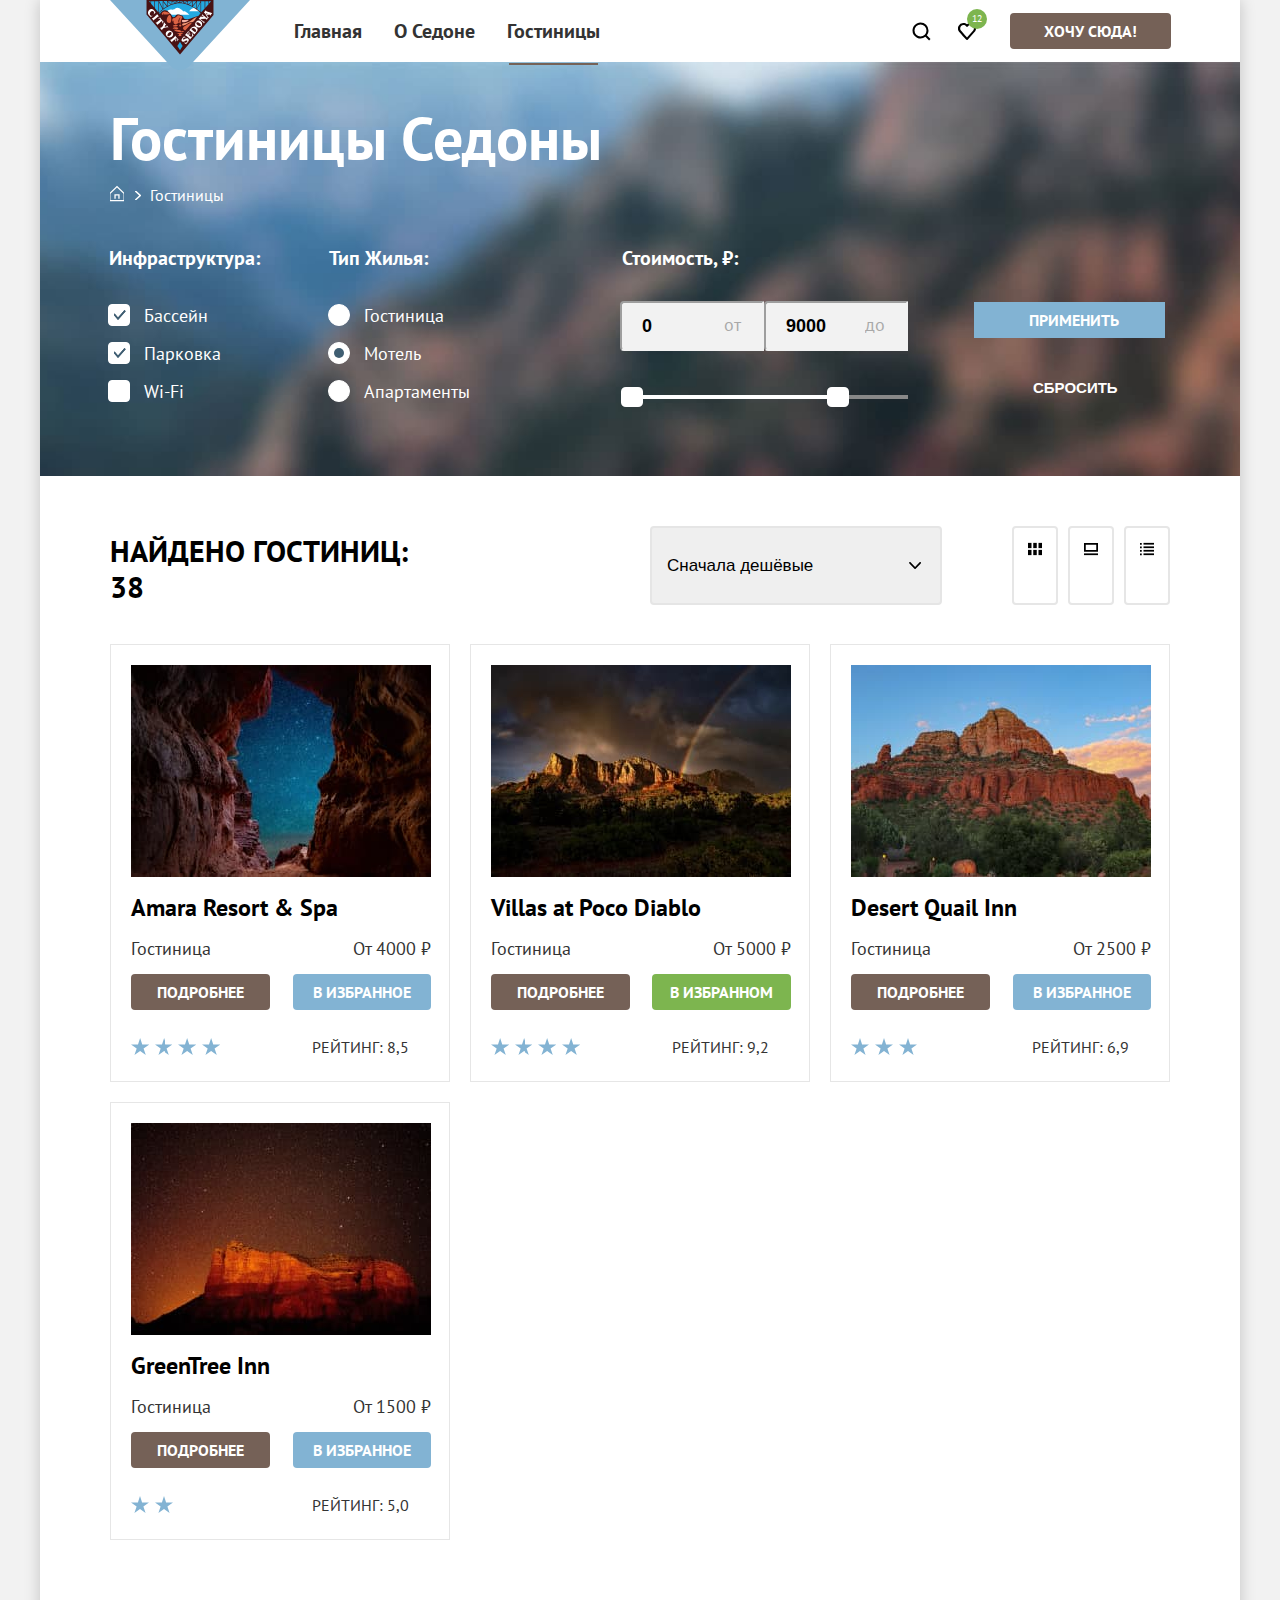
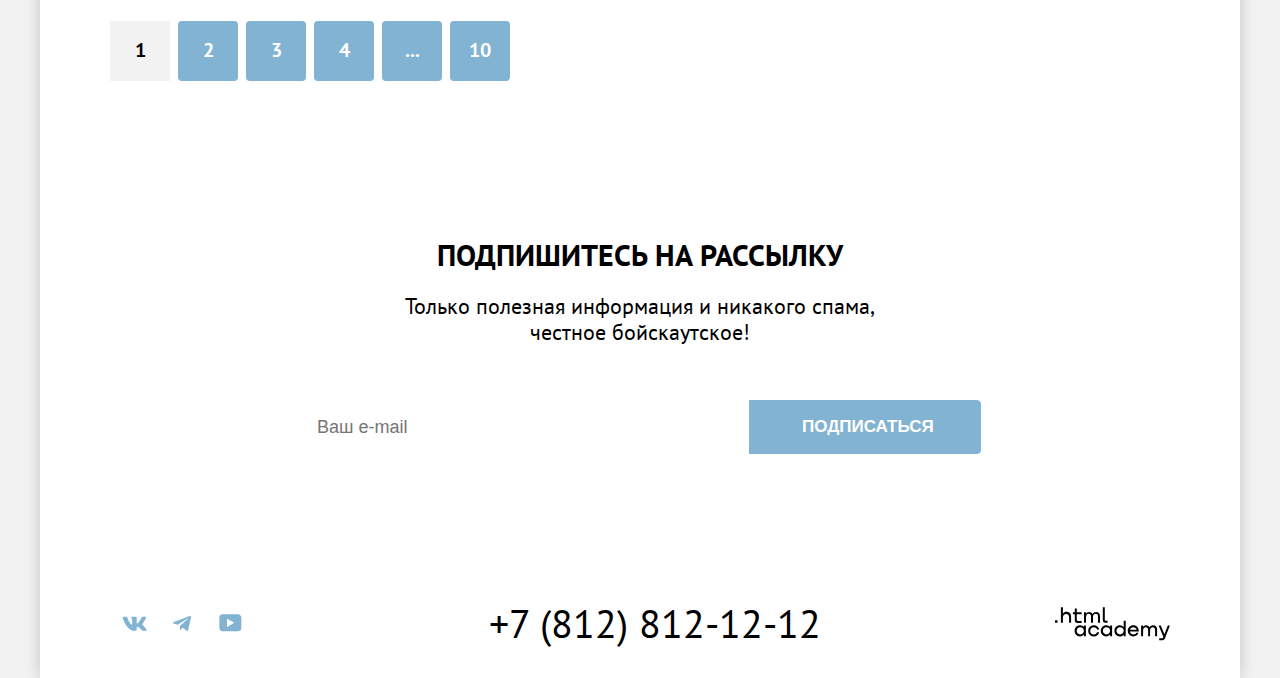
==== commit f617d09b: "Merge pull request #13 from AliceYarlykova/master" ====
--- a/catalog.html
+++ b/catalog.html
@@ -156,7 +156,6 @@
                         placeholder="сумма">
                         <span class="catalog-filter-pricetext">от</span>
                       </label>
-
                       <label class="input-containerlabel" for="price_max"></label><label class="input-containerlabel"
                         for="price_max">
                       <input class="catalog-filter-pricerange" id="price_max" type="text" name="price_max" value="9000"
@@ -269,7 +268,6 @@
                             </h3>
                         </a>
                         <div class="housingtype-price">
-
                         <span class="product-card-housingtype">
                             Гостиница
                         </span>
@@ -277,7 +275,6 @@
                             От 4000 ₽
                         </span>
                         </div>
-
                         <div class="housingtype-button">
                         <a class="button-additional" href="#">
                             Подробнее
@@ -286,7 +283,6 @@
                             В избранное
                         </a>
                       </div>
-
                       <div class="housingtype-rating">
                         <p class="stars stars-four">
                             <span class="visually-hidden">
@@ -308,7 +304,6 @@
                             </h3>
                         </a>
                         <div class="housingtype-price">
-
                           <span class="product-card-housingtype">
                               Гостиница
                           </span>
@@ -316,7 +311,6 @@
                               От 5000 ₽
                           </span>
                           </div>
-
                           <div class="housingtype-button">
                           <a class="button-additional" href="#">
                               Подробнее
@@ -325,7 +319,6 @@
                               В избранном
                           </a>
                         </div>
-
                         <div class="housingtype-rating">
                           <p class="stars stars-four">
                               <span class="visually-hidden">
@@ -347,7 +340,6 @@
                             </h3>
                         </a>
                         <div class="housingtype-price">
-
                           <span class="product-card-housingtype">
                               Гостиница
                           </span>
@@ -355,7 +347,6 @@
                               От 2500 ₽
                           </span>
                           </div>
-
                           <div class="housingtype-button">
                           <a class="button-additional" href="#">
                               Подробнее
@@ -364,7 +355,6 @@
                               В избранное
                           </a>
                         </div>
-
                         <div class="housingtype-rating">
                           <p class="stars stars-three">
                               <span class="visually-hidden">
@@ -393,7 +383,6 @@
                               От 1500 ₽
                           </span>
                           </div>
-
                           <div class="housingtype-button">
                           <a class="button-additional" href="#">
                               Подробнее
@@ -402,7 +391,6 @@
                               В избранное
                           </a>
                         </div>
-
                         <div class="housingtype-rating">
                           <p class="stars stars-two">
                               <span class="visually-hidden">
@@ -416,6 +404,7 @@
                     </li>
                 </ul>
             </section>
+
             <!--Пагинация-->
             <section class="pages">
                 <h2 class="visually-hidden">Список страниц каталога.</h2>
@@ -467,8 +456,6 @@
                 </ul>
             </section>
           </div>
-
-
         </main>
 
         <footer class="page-footer">
--- a/styles/styles.css
+++ b/styles/styles.css
@@ -1,3 +1,10 @@
+/*
+* Prefixed by https://autoprefixer.github.io
+* PostCSS: v8.4.14,
+* Autoprefixer: v10.4.7
+* Browsers: > 2% and last 1 version
+*/
+
 
 @font-face {
   font-family: "PT Sans";
@@ -32,18 +39,12 @@
 
 .page-container {
   background-color: #fff;
-  -webkit-box-shadow: 0 0 15px rgb(0 0 0 / 20%);
-          box-shadow: 0 0 15px rgb(0 0 0 / 20%);
+  box-shadow: 0 0 15px rgb(0 0 0 / 20%);
   width: 1200px;
   margin: 0 auto;
   min-height: 100%;
-  display: -webkit-box;
-  display: -ms-flexbox;
-  display: flex;
-  -webkit-box-orient: vertical;
-  -webkit-box-direction: normal;
-      -ms-flex-direction: column;
-          flex-direction: column;
+  display: flex;
+  flex-direction: column;
 }
 
 /* Header */
@@ -56,33 +57,24 @@
   margin: 0 0 0 70px;
 }
 
-.link-main-page:focus {
+.link-main-page:focus-visible {
   outline-color: #81B3D3;
 }
 
 .navigation {
-  display: -webkit-box;
-  display: -ms-flexbox;
   display: flex;
   margin: 0 auto;
-  -webkit-box-align: start;
-      -ms-flex-align: start;
-          align-items: flex-start;
+  align-items: flex-start;
 }
 
 /* Navigation */
 .navigation-list {
-  display: -webkit-box;
-  display: -ms-flexbox;
-  display: flex;
-  -ms-flex-wrap: wrap;
-      flex-wrap: wrap;
+  display: flex;
+  flex-wrap: wrap;
   margin: 0 0 0 238px;
   padding: 0;
   list-style-type: none;
-  -webkit-box-align: center;
-      -ms-flex-align: center;
-          align-items: center;
+  align-items: center;
   width: 380px;
 }
 
@@ -103,18 +95,13 @@
 
 /* User navigation */
 .navigation-user {
-  display: -webkit-box;
-  display: -ms-flexbox;
-  display: flex;
-  -ms-flex-wrap: wrap;
-      flex-wrap: wrap;
+  display: flex;
+  flex-wrap: wrap;
   margin: 0 69px 0 0;
   padding: 0;
   margin-left: auto;
   list-style-type: none;
-  -webkit-box-align: center;
-      -ms-flex-align: center;
-          align-items: center;
+  align-items: center;
   max-width: 280px;
 }
 
@@ -135,7 +122,7 @@
   color: #68A2CA;
 }
 
-.navigation-link:focus {
+.navigation-link:focus-visible {
   outline-color: #81B3D3;
 }
 
@@ -158,11 +145,7 @@
   text-align: center;
   cursor: pointer;
   padding: 19px 13px;
-  margin-right: 0;
-}
-
-.navigation-userlink:focus {
-  outline-color: #81B3D3;
+  margin: 0;
 }
 
 .navigation-userlink-searching {
@@ -171,7 +154,6 @@
   height: 20px;
   background-repeat: no-repeat;
   background-position: center center;
-  margin-right: 0;
 }
 
 .navigation-userlink-favourite {
@@ -181,6 +163,9 @@
   height: 20px;
   background-repeat: no-repeat;
   background-position: center center;
+}
+
+.navigation-useritem-favourite {
   margin-right: 20px;
 }
 
@@ -188,7 +173,7 @@
   background-color: rgb(104 162 202 / 30%);
 }
 
-.navigation-userlink:focus {
+.navigation-userlink:focus-visible {
   background-color: rgb(104 162 202 / 30%);
   outline: none;
 }
@@ -213,8 +198,7 @@
   min-width: 10px;
   max-width: 25px;
   max-height: 25px;
-  -webkit-box-sizing: border-box;
-          box-sizing: border-box;
+  box-sizing: border-box;
 }
 
 .navigation-userlink-button {
@@ -234,8 +218,7 @@
   margin-top: 13px;
   margin-bottom: 13px;
   max-width: 165px;
-  -webkit-box-sizing: border-box;
-          box-sizing: border-box;
+  box-sizing: border-box;
   cursor: pointer;
 }
 
@@ -250,6 +233,12 @@
   outline: none;
 }
 
+.navigation-userlink-button:focus-visible {
+  background-color: #615048;
+  border-color: #615048;
+  outline: none;
+}
+
 .navigation-userlink-button:active {
   color: rgb(255 255 255 / 30%);
 }
@@ -257,9 +246,7 @@
 
 /* Main-page */
 .main-container {
-  -webkit-box-flex: 1;
-      -ms-flex-positive: 1;
-          flex-grow: 1;
+  flex-grow: 1;
 }
 
 .main-index {
@@ -366,30 +353,20 @@
 }
 
 .advantages-list {
-  display: -webkit-box;
-  display: -ms-flexbox;
-  display: flex;
-  -ms-flex-wrap: wrap;
-      flex-wrap: wrap;
+  display: flex;
+  flex-wrap: wrap;
   list-style-type: none;
   margin: 0;
   padding: 0;
 }
 
 .advantages-item-city {
-  display: -webkit-box;
-  display: -ms-flexbox;
   display: flex;
 }
 
 .advantages-item-bridge {
-  display: -webkit-box;
-  display: -ms-flexbox;
-  display: flex;
-  -webkit-box-orient: horizontal;
-  -webkit-box-direction: reverse;
-      -ms-flex-direction: row-reverse;
-          flex-direction: row-reverse;
+  display: flex;
+  flex-direction: row-reverse;
 }
 
 .advantages-item-city,
@@ -423,8 +400,7 @@
   padding: 0;
   height: 100%;
   width: auto;
-  -o-object-fit: contain;
-     object-fit: contain;
+  object-fit: contain;
 }
 
 /* Hotel advantages section */
@@ -456,11 +432,8 @@
 }
 
 .hotel-advantages-list {
-  display: -webkit-box;
-  display: -ms-flexbox;
-  display: flex;
-  -ms-flex-wrap: wrap;
-      flex-wrap: wrap;
+  display: flex;
+  flex-wrap: wrap;
   margin: 0;
   padding: 0;
   list-style-type: none;
@@ -591,8 +564,7 @@
   text-decoration: none;
   text-transform: uppercase;
   width: 376px;
-  -webkit-box-sizing: border-box;
-          box-sizing: border-box;
+  box-sizing: border-box;
   display: inline-block;
   cursor: pointer;
 }
@@ -603,6 +575,12 @@
 }
 
 .search-link:focus {
+  background-color: #615048;
+  border-color: #615048;
+  outline: none;
+}
+
+.search-link:focus-visible {
   background-color: #615048;
   border-color: #615048;
   outline: none;
@@ -640,11 +618,8 @@
 }
 
 .breadcrumbs {
-  display: -webkit-box;
-  display: -ms-flexbox;
-  display: flex;
-  -ms-flex-wrap: wrap;
-      flex-wrap: wrap;
+  display: flex;
+  flex-wrap: wrap;
   margin: 0;
   padding: 0;
 }
@@ -691,7 +666,12 @@
 }
 
 .breadcrumbs-link:focus {
-  color: #FFF;
+  color: rgb(255 255 255 / 60%);
+  outline: none;
+}
+
+.breadcrumbs-link:focus-visible {
+  color: rgb(255 255 255 / 60%);
   outline: none;
 }
 
@@ -702,11 +682,8 @@
 /* Фильтрация */
 .catalog-filter {
   width: 1060px;
-  display: -webkit-box;
-  display: -ms-flexbox;
-  display: flex;
-  -ms-flex-wrap: wrap;
-      flex-wrap: wrap;
+  display: flex;
+  flex-wrap: wrap;
   margin: 18px 0 50px 67px;
   padding: 0 0 38px;
 }
@@ -847,8 +824,6 @@
 }
 
 .input-container {
-  display: -webkit-box;
-  display: -ms-flexbox;
   display: flex;
 }
 
@@ -872,45 +847,13 @@
   font-weight: 700;
   font-size: 18px;
   line-height: 24px;
-  background-color: #F2F2F2;;
-  border-color: #F2F2F2;;
+  background-color: #F2F2F2;
+  border-color: #F2F2F2;
   border-radius: 4px 0 0 4px;
   margin: 0 0 44px;
   padding: 11px 0 11px 20px;
   width: 120px;
   cursor: pointer;
-}
-
-.catalog-filter-pricerange::-webkit-input-placeholder {
-  font-weight: 400;
-  font-size: 18px;
-  line-height: 24px;
-  text-align: right;
-  padding-right: 12px;
-}
-
-.catalog-filter-pricerange::-moz-placeholder {
-  font-weight: 400;
-  font-size: 18px;
-  line-height: 24px;
-  text-align: right;
-  padding-right: 12px;
-}
-
-.catalog-filter-pricerange:-ms-input-placeholder {
-  font-weight: 400;
-  font-size: 18px;
-  line-height: 24px;
-  text-align: right;
-  padding-right: 12px;
-}
-
-.catalog-filter-pricerange::-ms-input-placeholder {
-  font-weight: 400;
-  font-size: 18px;
-  line-height: 24px;
-  text-align: right;
-  padding-right: 12px;
 }
 
 .catalog-filter-pricerange::placeholder {
@@ -929,11 +872,15 @@
   outline-color: #83B3D3;
 }
 
-/* Текст введён, курсор внутри поля
-.catalog-filter-pricerange:not(:placeholder-shown) {
+.catalog-filter-pricerange:focus-visible {
+  outline-color: #83B3D3;
+}
+
+.catalog-filter-pricerange:focus:where(:not(:placeholder-shown)) {
   border: 2px solid #000000;
-}
-*/
+  outline: none;
+}
+
 
 .range-block {
   margin: 0 0 0 11px;
@@ -978,8 +925,7 @@
   padding: 0;
   width: 193px;
   border: none;
-  -webkit-box-sizing: border-box;
-          box-sizing: border-box;
+  box-sizing: border-box;
   cursor: pointer;
 }
 
@@ -996,8 +942,6 @@
 }
 
 .housing-list-sorting {
-  display: -webkit-box;
-  display: -ms-flexbox;
   display: flex;
   flex-wrap: wrap;
   width: 1060px;
@@ -1018,8 +962,6 @@
 }
 
 .housing-list-viewfilter {
-  display: -webkit-box;
-  display: -ms-flexbox;
   display: flex;
   margin: 0;
   padding: 0;
@@ -1039,7 +981,6 @@
   padding: 12px 40px 12px 15px;
   cursor: pointer;
   -webkit-appearance: none;
-      -moz-appearance: none;
           appearance: none;
 }
 
@@ -1048,6 +989,11 @@
 }
 
 .select-control:focus {
+  border: 2px solid #3F5E72;
+  outline: none;
+}
+
+.select-control:focus-visible {
   border: 2px solid #3F5E72;
   outline: none;
 }
@@ -1058,11 +1004,8 @@
 }
 
 .select-option {
-  display: -webkit-box;
-  display: -ms-flexbox;
-  display: flex;
-  -ms-flex-wrap: wrap;
-      flex-wrap: wrap;
+  display: flex;
+  flex-wrap: wrap;
   width: 292px;
   font-weight: 400;
   font-size: 18px;
@@ -1071,8 +1014,6 @@
 }
 
 .viewcards-list {
-  display: -webkit-box;
-  display: -ms-flexbox;
   display: flex;
   margin: 0;
   padding: 0;
@@ -1090,15 +1031,9 @@
 }
 
 .viewcards-grid-toggle {
-  display: -webkit-box;
-  display: -ms-flexbox;
-  display: flex;
-  -webkit-box-align: center;
-      -ms-flex-align: center;
-          align-items: center;
-  -webkit-box-pack: center;
-      -ms-flex-pack: center;
-          justify-content: center;
+  display: flex;
+  align-items: center;
+  justify-content: center;
   width: 14px;
   height: 14px;
   padding: 14px;
@@ -1116,15 +1051,19 @@
   outline: none;
 }
 
+.viewcards-item:focus-visible {
+  border: 2px solid #68A2CA;
+  border-radius: 4px;
+  outline: none;
+}
+
 .viewcards-item:active {
   border: 2px solid #000;
   border-radius: 4px;
 }
 
 .product-list {
-  display: -ms-grid;
   display: grid;
-  -ms-grid-columns: 340px 18px 340px 18px 340px;
   grid-template-columns: repeat(3, 340px);
   gap: 20px;
   margin: 0;
@@ -1135,62 +1074,39 @@
 }
 
 .product-card {
-  -webkit-box-sizing: border-box;
-          box-sizing: border-box;
+  box-sizing: border-box;
   margin: 0;
   padding: 20px;
   border: 1px solid #E6E6E6;
 }
 
 .housingtype-price {
-  display: -webkit-box;
-  display: -ms-flexbox;
-  display: flex;
-  -ms-flex-wrap: wrap;
-      flex-wrap: wrap;
-  -webkit-box-pack: justify;
-      -ms-flex-pack: justify;
-          justify-content: space-between;
-  -webkit-box-align: center;
-      -ms-flex-align: center;
-          align-items: center;
+  display: flex;
+  flex-wrap: wrap;
+  justify-content: space-between;
+  align-items: center;
   margin: 0 0 15px;
   padding: 0;
   width: 300px;
-  -webkit-box-sizing: border-box;
-          box-sizing: border-box;
+  box-sizing: border-box;
 }
 
 .housingtype-button {
-  display: -webkit-box;
-  display: -ms-flexbox;
-  display: flex;
-  -ms-flex-wrap: wrap;
-      flex-wrap: wrap;
-  -webkit-box-pack: justify;
-      -ms-flex-pack: justify;
-          justify-content: space-between;
-  -webkit-box-align: center;
-      -ms-flex-align: center;
-          align-items: center;
+  display: flex;
+  flex-wrap: wrap;
+  justify-content: space-between;
+  align-items: center;
   margin: 0 0 1px;
   padding: 0;
   width: 300px;
-  -webkit-box-sizing: border-box;
-          box-sizing: border-box;
+  box-sizing: border-box;
 }
 
 .housingtype-rating {
-  display: -webkit-box;
-  display: -ms-flexbox;
   display: flex;
   gap: 20px;
-  -webkit-box-pack: justify;
-      -ms-flex-pack: justify;
-          justify-content: space-between;
-  -webkit-box-align: center;
-      -ms-flex-align: center;
-          align-items: center;
+  justify-content: space-between;
+  align-items: center;
   margin: -11px 0 -16px;
   padding: 0;
   width: 300px;
@@ -1231,12 +1147,17 @@
   outline-color: #81B3D3;
 }
 
+.product-card-link:focus-visible {
+  outline-color: #81B3D3;
+}
+
 .product-card-image {
   display: block;
   margin: 0 auto;
 }
 
 .product-card-title {
+  width: 300px;
   color: #000;
   font-weight: 700;
   font-size: 24px;
@@ -1284,8 +1205,7 @@
 }
 
 .product-card-image {
-  -o-object-fit: contain;
-    object-fit: contain;
+  object-fit: contain;
 }
 
 /* Catalog button */
@@ -1303,17 +1223,22 @@
   width: 191px;
   padding: 4px 51px;
   margin-bottom: 32px;
-  -webkit-box-sizing: border-box;
-          box-sizing: border-box;
+  box-sizing: border-box;
   cursor: pointer;
   display: inline-block;
 }
 
 .button-add:hover {
   background-color: #68A2CA;
+  border: 4px solid #68A2CA;
 }
 
 .button-add:focus {
+  background-color: #68A2CA;
+  outline: none;
+}
+
+.button-add:focus-visible {
   background-color: #68A2CA;
   outline: none;
 }
@@ -1340,8 +1265,7 @@
   margin-bottom: 10px;
   background-color: rgb(28 28 28 / 0%);
   border: rgb(28 28 28 / 0%);
-  -webkit-box-sizing: border-box;
-          box-sizing: border-box;
+  box-sizing: border-box;
   cursor: pointer;
   display: inline-block;
 }
@@ -1353,6 +1277,11 @@
 }
 
 .button-delete:focus {
+  border: 3px solid #83B3D3;
+  outline: none;
+}
+
+.button-delete:focus-visible {
   border: 3px solid #83B3D3;
   outline: none;
 }
@@ -1379,8 +1308,7 @@
   padding: 8px 26px;
   border-radius: 4px;
   max-width: 140px;
-  -webkit-box-sizing: border-box;
-          box-sizing: border-box;
+  box-sizing: border-box;
   cursor: pointer;
   display: inline-block;
   margin-right: 20px;
@@ -1393,6 +1321,12 @@
 }
 
 .button-additional:focus {
+  background-color: #615048;
+  border-color: #615048;
+  outline: none;
+}
+
+.button-additional:focus-visible {
   background-color: #615048;
   border-color: #615048;
   outline: none;
@@ -1413,8 +1347,7 @@
   padding: 8px 20px;
   border-radius: 4px;
   max-width: 152px;
-  -webkit-box-sizing: border-box;
-          box-sizing: border-box;
+  box-sizing: border-box;
   cursor: pointer;
   display: inline-block;
   margin-bottom: 16px;
@@ -1425,6 +1358,11 @@
 }
 
 .button-favourite:focus {
+  background-color: #68A2CA;
+  outline: none;
+}
+
+.button-favourite:focus-visible {
   background-color: #68A2CA;
   outline: none;
 }
@@ -1437,8 +1375,7 @@
   background-color: #7DB54F;
   padding: 8px 18px;
   border-radius: 4px;
-  -webkit-box-sizing: border-box;
-          box-sizing: border-box;
+  box-sizing: border-box;
   cursor: pointer;
   display: inline-block;
   margin-bottom: 16px;
@@ -1453,17 +1390,19 @@
   outline: none;
 }
 
+.selected:focus-visible {
+  background-color: #6C9E42;
+  outline: none;
+}
+
 .selected:active {
   color: rgb(255 255 255 / 30%);
 }
 
 /* Pagination */
 .pagination {
-  display: -webkit-box;
-  display: -ms-flexbox;
-  display: flex;
-  -ms-flex-wrap: wrap;
-      flex-wrap: wrap;
+  display: flex;
+  flex-wrap: wrap;
   margin: 0 0 60px;
   padding: 0;
   width: 1060px;
@@ -1485,8 +1424,7 @@
   cursor: pointer;
   min-height: 60px;
   min-width: 60px;
-  -webkit-box-sizing: border-box;
-          box-sizing: border-box;
+  box-sizing: border-box;
   text-align: center;
 }
 
@@ -1495,6 +1433,12 @@
 }
 
 .pagination-link:focus {
+  background-color: #68A2CA;
+  border-color: #68A2CA;
+  outline: none;
+}
+
+.pagination-link:focus-visible {
   background-color: #68A2CA;
   border-color: #68A2CA;
   outline: none;
@@ -1518,8 +1462,7 @@
   display: inline-block;
   min-height: 60px;
   min-width: 60px;
-  -webkit-box-sizing: border-box;
-          box-sizing: border-box;
+  box-sizing: border-box;
   text-align: center;
 }
 
@@ -1569,11 +1512,8 @@
 }
 
 .footer-subscription-form {
-  display: -webkit-box;
-  display: -ms-flexbox;
-  display: flex;
-  -ms-flex-wrap: wrap;
-      flex-wrap: wrap;
+  display: flex;
+  flex-wrap: wrap;
   width: 690px;
   margin: 0 auto;
 }
@@ -1593,7 +1533,8 @@
   text-align: center;
   color: #fff;
   background-color: #82B3D3;
-  border: none;
+  border: 1px solid #82B3D3;
+  border-radius: 0 4px 4px 0;
   text-decoration: none;
   text-transform: uppercase;
   font-weight: 700;
@@ -1603,8 +1544,7 @@
   margin-right: 4px;
   margin-bottom: 10px;
   width: 232px;
-  -webkit-box-sizing: border-box;
-          box-sizing: border-box;
+  box-sizing: border-box;
   display: inline-block;
   cursor: pointer;
 }
@@ -1618,23 +1558,21 @@
   outline: none;
 }
 
+.footer-subscription-button:focus-visible {
+  background-color: #68A2CA;
+  outline: none;
+}
+
 .footer-subscription-button:active {
   color: rgb(255 255 255 / 30%);
 }
 
 /* Social */
 .footer-social {
-  display: -webkit-box;
-  display: -ms-flexbox;
-  display: flex;
-  -webkit-box-align: center;
-      -ms-flex-align: center;
-          align-items: center;
-  -webkit-box-pack: justify;
-      -ms-flex-pack: justify;
-          justify-content: space-between;
-  -ms-flex-wrap: wrap;
-      flex-wrap: wrap;
+  display: flex;
+  align-items: center;
+  justify-content: space-between;
+  flex-wrap: wrap;
   margin: 0 auto;
   width: 1060px;
   padding: 45px 0 35px;
@@ -1646,14 +1584,9 @@
 }
 
 .footer-social-list {
-  display: -webkit-box;
-  display: -ms-flexbox;
-  display: flex;
-  -ms-flex-wrap: wrap;
-      flex-wrap: wrap;
-  -webkit-box-align: start;
-      -ms-flex-align: start;
-          align-items: flex-start;
+  display: flex;
+  flex-wrap: wrap;
+  align-items: flex-start;
   margin: 0;
   padding: 0;
   width: 160px;
@@ -1661,12 +1594,8 @@
 }
 
 .footer-social-link {
-  display: -webkit-box;
-  display: -ms-flexbox;
-  display: flex;
-  -webkit-box-align: center;
-      -ms-flex-align: center;
-          align-items: center;
+  display: flex;
+  align-items: center;
   position: relative;
   padding: 20px 24px;
   margin: 0;
@@ -1693,18 +1622,18 @@
   outline: none;
 }
 
+.footer-social-link:focus-visible .footer-social-icon {
+  fill: #68A2CA;
+  outline: none;
+}
+
 .footer-social-link:active .footer-social-icon {
   fill: rgb(104 162 202 / 30%);
 }
 
 .footer-company-phones {
-  display: -webkit-box;
-  display: -ms-flexbox;
-  display: flex;
-  -webkit-box-orient: vertical;
-  -webkit-box-direction: normal;
-      -ms-flex-flow: column wrap;
-          flex-flow: column wrap;
+  display: flex;
+  flex-flow: column wrap;
   margin: 0 16px 0 0;
 }
 
@@ -1730,6 +1659,11 @@
   outline: none;
 }
 
+.footer-company-phone:focus-visible {
+  color: #756157;
+  outline: none;
+}
+
 .footer-company-phone:active {
   color: rgb(117 97 87 / 30%);
 }
@@ -1751,6 +1685,11 @@
 }
 
 .htmlacademy-icon:focus {
+  fill: #756157;
+  outline: none;
+}
+
+.htmlacademy-icon:focus-visible {
   fill: #756157;
   outline: none;
 }
@@ -1799,11 +1738,9 @@
   margin: auto;
   padding: 64px 70px;
   background-color: #FFF;
-  -webkit-box-sizing: border-box;
-          box-sizing: border-box;
+  box-sizing: border-box;
   width: 717px;
-  -webkit-box-shadow: 0 25px 50px rgb(0 0 0 / 15%);
-          box-shadow: 0 25px 50px rgb(0 0 0 / 15%);
+  box-shadow: 0 25px 50px rgb(0 0 0 / 15%);
   border-radius: 30px;
 }
 
@@ -1837,6 +1774,11 @@
   outline: 3px solid #83B3D3;
 }
 
+.modal-close-button:focus-visible {
+  background-color: #E6E6E6;
+  outline: 3px solid #83B3D3;
+}
+
 .modal-close-button:active .modal-close-buttonsvg  {
   fill:#000;
   opacity: 0.3;
@@ -1854,41 +1796,25 @@
 }
 
 .modal-form {
-  display: -webkit-box;
-  display: -ms-flexbox;
-  display: flex;
-  -webkit-box-orient: vertical;
-  -webkit-box-direction: normal;
-      -ms-flex-flow: column wrap;
-          flex-flow: column wrap;
-  -webkit-box-pack: justify;
-      -ms-flex-pack: justify;
-          justify-content: space-between;
+  display: flex;
+  flex-flow: column wrap;
+  justify-content: space-between;
   width: 577px;
   margin: 0;
-  -webkit-box-sizing: border-box;
-          box-sizing: border-box;
-}
-
+  box-sizing: border-box;
+}
 
 .field-groupin {
   position: relative;
   margin: 0;
   padding: 0;
-  display: -webkit-box;
-  display: -ms-flexbox;
-  display: flex;
-  -webkit-box-pack: justify;
-      -ms-flex-pack: justify;
-          justify-content: space-between;
+  display: flex;
 }
 
 .field-groupout {
   position: relative;
   margin: 0;
   padding: 0;
-  display: -webkit-box;
-  display: -ms-flexbox;
   display: flex;
 }
 
@@ -1898,7 +1824,6 @@
   line-height: 24px;
   font-weight: 700;
   width: 125px;
-  display: block;
 }
 
 .modal-field-error {
@@ -1932,8 +1857,7 @@
   margin: 0;
   padding: 12px 0 12px 20px;
   border: none;
-  -webkit-box-sizing: border-box;
-          box-sizing: border-box;
+  box-sizing: border-box;
   background-color: #F2F2F2;
   background-image: url("../images/main/date.svg");
   background-repeat: no-repeat;
@@ -1951,24 +1875,25 @@
   outline-color: #83B3D3;
 }
 
-/* Текст введён, курсор внутри поля
-.modal-field:not(:placeholder-shown)
-  border: 2px solid #000000;
-}
-
-.modal-square:not(:placeholder-shown) {
-  border: 2px solid #000000;
-} */
-
+.modal-field:focus:where(:not(:placeholder-shown)) {
+  border: 2px solid #000;
+  outline: none;
+}
+
+.modal-square:focus:where(:not(:placeholder-shown)) {
+  border: 2px solid #000;
+  outline: none;
+}
 
 .modal-field:focus-visible {
   outline: 2px solid #000;
 }
 
+.modal-square:focus-visible {
+  outline: 2px solid #000;
+}
 
 .field-group {
-  display: -webkit-box;
-  display: -ms-flexbox;
   display: flex;
   margin-bottom: 11px;
 }
@@ -1978,8 +1903,9 @@
   line-height: 24px;
   font-weight: 700;
   text-align: center;
-  margin: 10px 45px 0 0;
-  padding: 0;
+  margin: 10px 83px 0 0;
+  padding: 0;
+  width: 55px;
 }
 
 .modal-labelchildren {
@@ -1987,13 +1913,12 @@
   line-height: 24px;
   font-weight: 700;
   text-align: center;
-  margin: 10px 83px 0 89px;
-  padding: 0;
+  margin: 10px 79px 0 84px;
+  padding: 0;
+  width: 55px;
 }
 
 .modal-group-container {
-  display: -webkit-box;
-  display: -ms-flexbox;
   display: flex;
   width: 110px;
   margin: 0 0 35px;
@@ -2008,8 +1933,7 @@
   margin: 0;
   padding: 14px 10px;
   width: 31px;
-  -webkit-box-sizing: border-box;
-          box-sizing: border-box;
+  box-sizing: border-box;
   background-color: #F2F2F2;
   border: none;
   cursor: pointer;
@@ -2064,6 +1988,15 @@
   outline: none;
 }
 
+.modal-minus:focus-visible {
+  background-image: url("../images/main/button-minusdark.svg");
+  background-repeat: no-repeat;
+  background-position:  center center;
+  border: 3px solid #82B3D3;
+  border-radius: 4px;
+  outline: none;
+}
+
 .modal-plus:focus {
   background-image: url("../images/main/button-plusdark.svg");
   background-repeat: no-repeat;
@@ -2073,6 +2006,15 @@
   outline: none;
 }
 
+.modal-plus:focus-visible {
+  background-image: url("../images/main/button-plusdark.svg");
+  background-repeat: no-repeat;
+  background-position:  center center;
+  border: 3px solid #82B3D3;
+  border-radius: 4px;
+  outline: none;
+}
+
 .modal-plus:active {
   background-image: url("../images/main/button-plus.svg");
   background-repeat: no-repeat;
@@ -2107,8 +2049,7 @@
   line-height: 24px;
   padding: 18px 50px;
   margin: 0;
-  -webkit-box-sizing: border-box;
-          box-sizing: border-box;
+  box-sizing: border-box;
   display: inline-block;
   cursor: pointer;
 }
@@ -2118,6 +2059,11 @@
 }
 
 .modal-button:focus {
+  background-color: #68A2CA;
+  outline: none;
+}
+
+.modal-button:focus-visible {
   background-color: #68A2CA;
   outline: none;
 }
@@ -2172,9 +2118,7 @@
   top: 30%;
   margin-top: 0;
   left: 5%;
-  -webkit-transform: translateX(-50%);
-      -ms-transform: translateX(-50%);
-          transform: translateX(-50%);
+  transform: translateX(-50%);
   z-index: 1;
   display: none;
 }
@@ -2198,9 +2142,6 @@
 }
 
 
-
 .modal-container-open {
-  display: -webkit-box;
-  display: -ms-flexbox;
-  display: flex;
-}
+  display: flex;
+}
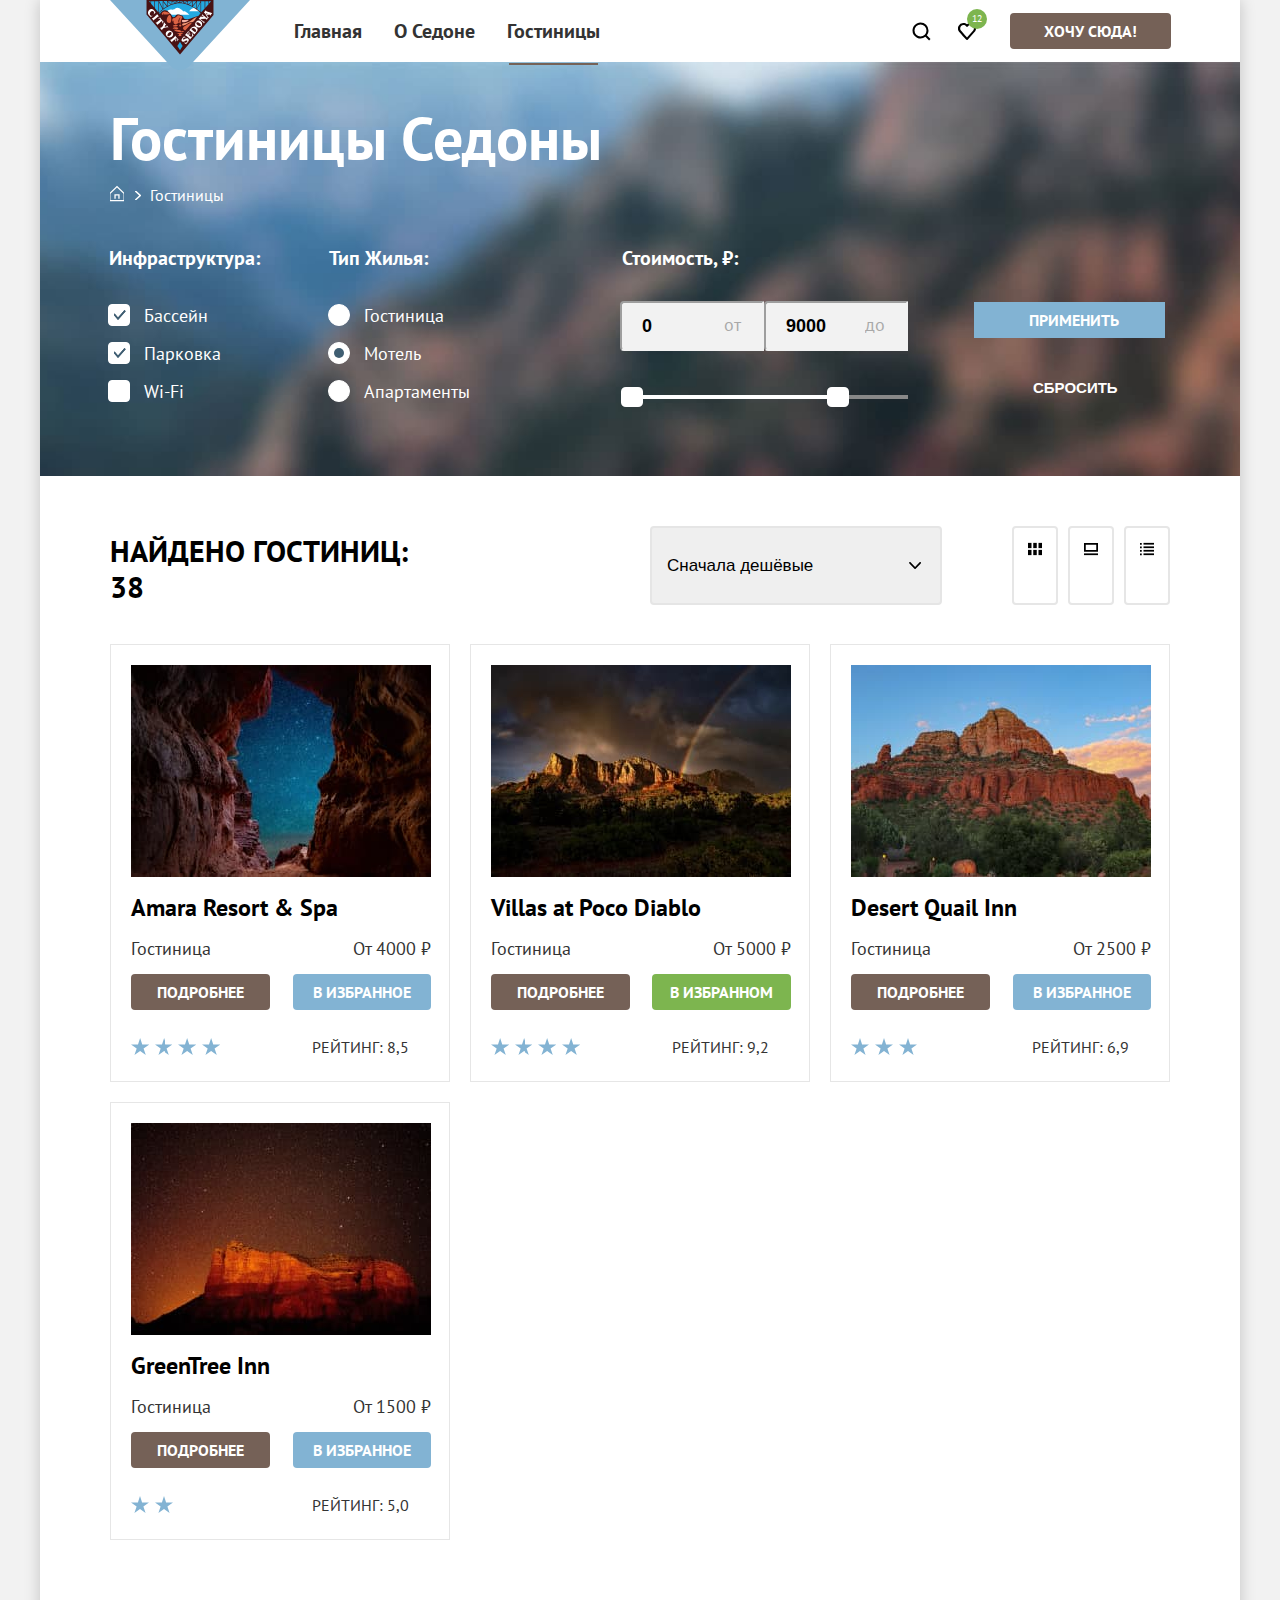
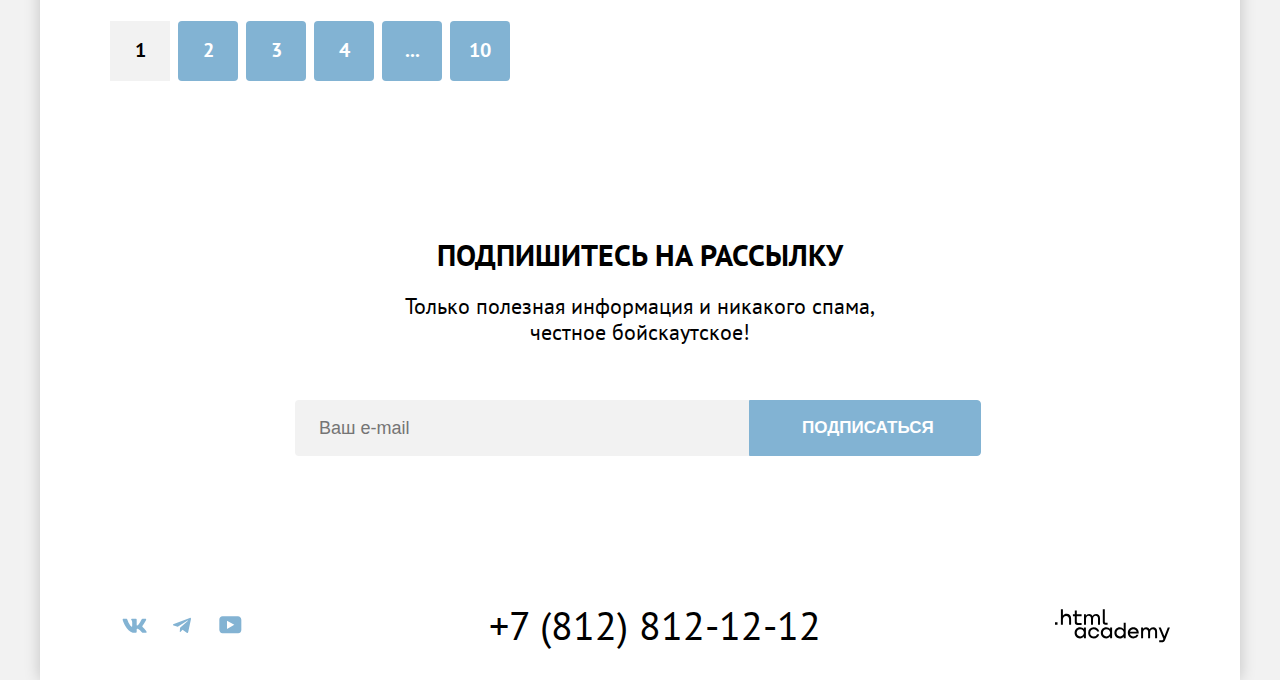
==== commit 4377913a: "Merge pull request #15 from AliceYarlykova/master" ====
--- a/catalog.html
+++ b/catalog.html
@@ -16,7 +16,7 @@
         <header class="page-header">
           <nav class="navigation">
             <a class="link-main-page" href="index.html">
-              <img class="logo" src="images/logo.svg" width="140" height="70" alt="Фавикон-логотип Седона.">
+              <img class="logo" src="images/logo.svg" width="140" height="70" alt="Логотип города Седона.">
             </a>
             <!--Навигация по сайту-->
             <ul class="navigation-list">
@@ -468,7 +468,7 @@
               Только полезная информация и никакого спама, честное бойскаутское!
             </p>
             <form class="footer-subscription-form" action="https://echo.htmlacademy.ru/" method="post">
-              <label class="visually-hidden">
+              <label class="visually-hidden" for="footer-subscription-email">
                 Ваш e-mail.
               </label>
               <input class="field" placeholder="Ваш e-mail" type="email" name="footer-subscription-email"
--- a/styles/styles.css
+++ b/styles/styles.css
@@ -1,11 +1,3 @@
-/*
-* Prefixed by https://autoprefixer.github.io
-* PostCSS: v8.4.14,
-* Autoprefixer: v10.4.7
-* Browsers: > 2% and last 1 version
-*/
-
-
 @font-face {
   font-family: "PT Sans";
   font-style: normal;
@@ -33,12 +25,12 @@
   font-family: "PT Sans", sans-serif;
   font-size: 22px;
   line-height: 26px;
-  color: #333;
+  color: #333333;
   background-color: #f2f2f2;
 }
 
 .page-container {
-  background-color: #fff;
+  background-color: #ffffff;
   box-shadow: 0 0 15px rgb(0 0 0 / 20%);
   width: 1200px;
   margin: 0 auto;
@@ -58,7 +50,7 @@
 }
 
 .link-main-page:focus-visible {
-  outline-color: #81B3D3;
+  outline-color: #81b3d3;
 }
 
 .navigation {
@@ -119,11 +111,11 @@
 }
 
 .navigation-link:hover {
-  color: #68A2CA;
+  color: #68a2ca;
 }
 
 .navigation-link:focus-visible {
-  outline-color: #81B3D3;
+  outline-color: #81b3d3;
 }
 
 .navigation-link:active {
@@ -140,7 +132,7 @@
   font-weight: 700;
   font-size: 20px;
   line-height: 24px;
-  color: #333;
+  color: #333333;
   text-decoration: none;
   text-align: center;
   cursor: pointer;
@@ -189,10 +181,10 @@
   font-weight: 400;
   font-size: 10px;
   line-height: 10px;
-  color: #FFF;
+  color: #ffffff;
   text-align: center;
   text-decoration: none;
-  background: #7DB54F;
+  background: #7db54f;
   border-radius: 50%;
   padding: 5px;
   min-width: 10px;
@@ -208,7 +200,7 @@
   line-height: 20px;
   font-family: inherit;
   text-align: center;
-  color: #fff;
+  color: #ffffff;
   background-color: #756157;
   border-color: #756157;
   border-radius: 4px;
@@ -251,7 +243,7 @@
 
 .main-index {
   color: #000;
-  background-color: #FFF;
+  background-color: #ffffff;
 }
 
 /* Welcome section */
@@ -340,7 +332,7 @@
   left: 56px;
   width: 60px;
   height: 2px;
-  background-color: #FFF;
+  background-color: #ffffff;
   content: "";
 }
 
@@ -371,21 +363,21 @@
 
 .advantages-item-city,
 .advantages-item-bridge {
-  background-color: #82B3D3;
+  background-color: #82b3d3;
 }
 
 .advantages-item-square,
 .advantages-item-tourists {
-  background-color: #83B3D31F;
+  background-color: #83b3d31f;
 }
 
 .advantages-item-road {
-  background-color: #83B3D333;
+  background-color: #83b3d333;
 }
 
 .advantages-description-white,
 .white-advantages-title {
-  color: #FFF;
+  color: #ffffff;
 }
 
 .advantages-nature {
@@ -558,7 +550,7 @@
   margin-bottom: 10px;
   font-family: inherit;
   text-align: center;
-  color: #fff;
+  color: #ffffff;
   background-color: #756157;
   border-color: #756157;
   text-decoration: none;
@@ -596,7 +588,7 @@
 /* Inner navigation */
 .catalog-header {
   width: 1200px;
-  color: #FFF;
+  color: #ffffff;
   background-image: url("../images/catalog/catalog-background.jpg");
   background-size: cover;
   background-repeat: no-repeat;
@@ -656,7 +648,7 @@
 }
 
 .breadcrumbs-link {
-  color: #FFF;
+  color: #ffffff;
   cursor: pointer;
   padding: 0 3px 6px 0;
 }
@@ -756,9 +748,9 @@
   left: 1px;
   width: 20px;
   height: 20px;
-  border: 1px solid #FFF;
+  border: 1px solid #ffffff;
   border-radius: 4px;
-  background-color: #fff;
+  background-color: #ffffff;
 }
 
 .control:hover .control-mark {
@@ -770,12 +762,25 @@
   opacity: 0.6;
 }
 
+.control:focus-visible {
+  outline: none;
+}
+
+.control-input:focus ~ .control-mark {
+  outline: 3px solid #68A2CA;
+  border-radius: 4px;
+}
+
+.control:focus-visible .control-mark {
+  outline: none;
+  border: 3px solid #68A2CA;
+  border-radius: 4px;
+}
+
 .control:focus .control-mark {
-  color: #FFF;
-  border: 1px solid #68A2CA;
+  outline: none;
+  border: 3px solid #68A2CA;
   border-radius: 4px;
-  background-color: #fff;
-  outline-color: #68A2CA;
 }
 
 .control:active .control-mark {
@@ -866,6 +871,8 @@
 
 .catalog-filter-pricerange:hover {
   color: #000;
+  background-color: #E6E6E6;
+  border-color: #E6E6E6;
 }
 
 .catalog-filter-pricerange:focus {
@@ -897,15 +904,15 @@
   position: absolute;
   height: 4px;
   margin-bottom: 16px;
-  background-color: #FFF;
+  background-color: #ffffff;
 }
 
 .range-button {
   position: absolute;
   width: 20px;
   height: 20px;
-  background: #FFF;
-  border: 5px solid #FFF;
+  background: #ffffff;
+  border: 5px solid #ffffff;
   border-radius: 22%;
   cursor: pointer;
 }
@@ -1212,9 +1219,9 @@
 .button-add {
   font-family: inherit;
   text-align: center;
-  color: #fff;
-  background-color: #82B3D3;
-  border: 4px solid #82B3D3;
+  color: #ffffff;
+  background-color: #82b3d3;
+  border: 4px solid #82b3d3;
   text-decoration: none;
   text-transform: uppercase;
   font-weight: 700;
@@ -1248,14 +1255,14 @@
 }
 
 .button-add:disabled {
-  background-color: #E5E5E5;
-  border-color: #E5E5E5;
+  background-color: #e5e5e5;
+  border-color: #e5e5e5;
 }
 
 .button-delete {
   text-align: center;
   text-transform: uppercase;
-  color: #FFF;
+  color: #ffffff;
   font-weight: 700;
   font-size: 15px;
   line-height: 20px;
@@ -1272,17 +1279,17 @@
 
 .button-delete:hover {
   border: none;
-  color: #FFF;
+  color: #ffffff;
   opacity: 0.1;
 }
 
 .button-delete:focus {
-  border: 3px solid #83B3D3;
+  border: 3px solid #83b3d3;
   outline: none;
 }
 
 .button-delete:focus-visible {
-  border: 3px solid #83B3D3;
+  border: 3px solid #83b3d3;
   outline: none;
 }
 
@@ -1293,13 +1300,13 @@
 
 .button-delete:disabled {
   border: none;
-  color: #FFF;
+  color: #ffffff;
   opacity: 0.1;
 }
 
 .button-additional {
   text-transform: uppercase;
-  color: #FFF;
+  color: #ffffff;
   font-weight: 700;
   font-size: 16px;
   line-height: 20px;
@@ -1338,12 +1345,12 @@
 
 .button-favourite {
   text-transform: uppercase;
-  color: #FFF;
+  color: #ffffff;
   font-weight: 700;
   font-size: 16px;
   line-height: 20px;
   text-decoration: none;
-  background-color: #82B3D3;
+  background-color: #82b3d3;
   padding: 8px 20px;
   border-radius: 4px;
   max-width: 152px;
@@ -1354,16 +1361,16 @@
 }
 
 .button-favourite:hover {
-  background-color: #68A2CA;
+  background-color: #68a2ca;
 }
 
 .button-favourite:focus {
-  background-color: #68A2CA;
+  background-color: #68a2ca;
   outline: none;
 }
 
 .button-favourite:focus-visible {
-  background-color: #68A2CA;
+  background-color: #68a2ca;
   outline: none;
 }
 
@@ -1372,7 +1379,7 @@
 }
 
 .selected {
-  background-color: #7DB54F;
+  background-color: #7db54f;
   padding: 8px 18px;
   border-radius: 4px;
   box-sizing: border-box;
@@ -1382,16 +1389,16 @@
 }
 
 .selected:hover {
-  background-color: #6C9E42;
+  background-color: #6c9e42;
 }
 
 .selected:focus {
-  background-color: #6C9E42;
+  background-color: #6c9e42;
   outline: none;
 }
 
 .selected:focus-visible {
-  background-color: #6C9E42;
+  background-color: #6c9e42;
   outline: none;
 }
 
@@ -1415,9 +1422,9 @@
   font-size: 20px;
   line-height: 36px;
   text-decoration: none;
-  color: #FFF;
-  background-color: #82B3D3;
-  border-color: #82B3D3;
+  color: #ffffff;
+  background-color: #82b3d3;
+  border-color: #82b3d3;
   border-radius: 4px;
   padding: 11px 18px;
   margin-right: 8px;
@@ -1429,24 +1436,24 @@
 }
 
 .pagination-link:hover {
-  background-color: #68A2CA;
+  background-color: #68a2ca;
 }
 
 .pagination-link:focus {
-  background-color: #68A2CA;
-  border-color: #68A2CA;
+  background-color: #68a2ca;
+  border-color: #68a2ca;
   outline: none;
 }
 
 .pagination-link:focus-visible {
-  background-color: #68A2CA;
-  border-color: #68A2CA;
+  background-color: #68a2ca;
+  border-color: #68a2ca;
   outline: none;
 }
 
 .pagination-link:active {
-  background-color: #82B3D3;
-  border-color: #82B3D3;
+  background-color: #82b3d3;
+  border-color: #82b3d3;
   outline: none;
 }
 
@@ -1458,7 +1465,7 @@
   padding: 11px 23px;
   margin-right: 8px;
   color: #000;
-  background-color: #F2F2F2;
+  background-color: #f2f2f2;
   display: inline-block;
   min-height: 60px;
   min-width: 60px;
@@ -1472,7 +1479,7 @@
   font-size: 14px;
   font-weight: 700;
   color: #000;
-  background-color: #fff;
+  background-color: #ffffff;
 }
 
 /* Subscription */
@@ -1508,7 +1515,7 @@
 
 .footer-subscription-title-white,
 .footer-subscription-description-white {
-  color: #FFF;
+  color: #ffffff;
 }
 
 .footer-subscription-form {
@@ -1522,18 +1529,31 @@
   font-weight: 400;
   font-size: 18px;
   line-height: 24px;
-  color: #000;
-  width: 432px;
+  color: #000000;
+  width: 428px;
   margin-bottom: 10px;
   padding: 14px 0 14px 22px;
-  border: none;
+  border: 2px solid transparent;
+  border-radius: 4px 0 0 4px;
+  background-color: #f2f2f2;
+  cursor: pointer;
+}
+
+.field:hover {
+  background-color: #e6e6e6;
+}
+
+.field:focus {
+  background-color: #e6e6e6;
+  border-color: #83b3d3;
+  outline: none;
 }
 
 .footer-subscription-button {
   text-align: center;
-  color: #fff;
-  background-color: #82B3D3;
-  border: 1px solid #82B3D3;
+  color: #ffffff;
+  background-color: #82b3d3;
+  border: 1px solid #82b3d3;
   border-radius: 0 4px 4px 0;
   text-decoration: none;
   text-transform: uppercase;
@@ -1550,16 +1570,16 @@
 }
 
 .footer-subscription-button:hover {
-  background-color: #68A2CA;
+  background-color: #68a2ca;
 }
 
 .footer-subscription-button:focus {
-  background-color: #68A2CA;
+  background-color: #68a2ca;
   outline: none;
 }
 
 .footer-subscription-button:focus-visible {
-  background-color: #68A2CA;
+  background-color: #68a2ca;
   outline: none;
 }
 
@@ -1610,20 +1630,20 @@
   bottom: 0;
   left: 0;
   margin: auto;
-  fill: #83B3D3;
+  fill: #83b3d3;
 }
 
 .footer-social-link:hover .footer-social-icon {
-  fill: #68A2CA;
+  fill: #68a2ca;
 }
 
 .footer-social-link:focus .footer-social-icon {
-  fill: #68A2CA;
+  fill: #68a2ca;
   outline: none;
 }
 
 .footer-social-link:focus-visible .footer-social-icon {
-  fill: #68A2CA;
+  fill: #68a2ca;
   outline: none;
 }
 
@@ -1638,7 +1658,7 @@
 }
 
 .footer-company-phone {
-  color: #000;
+  color: #000000;
   font-weight: 400;
   font-size: 40px;
   line-height: 40px;
@@ -1677,7 +1697,7 @@
 }
 
 .htmlacademy-icon {
-  fill: #000;
+  fill: #000000;
 }
 
 .htmlacademy-icon:hover {
@@ -1701,7 +1721,7 @@
 /* Catalog footer */
 .footer-subscription-title-black,
 .footer-subscription-description-black {
-  color: #000;
+  color: #000000;
 }
 
 
@@ -1737,7 +1757,7 @@
   position: relative;
   margin: auto;
   padding: 64px 70px;
-  background-color: #FFF;
+  background-color: #ffffff;
   box-sizing: border-box;
   width: 717px;
   box-shadow: 0 25px 50px rgb(0 0 0 / 15%);
@@ -1751,9 +1771,9 @@
   right: 53px;
   width: 14px;
   height: 14px;
-  background-color: #F2F2F2;
+  background-color: #f2f2f2;
   border-radius: 50%;
-  border-color: #F2F2F2;
+  border-color: #f2f2f2;
   cursor: pointer;
   border: none;
 }
@@ -1762,25 +1782,25 @@
   position: absolute;
   top: 19px;
   right: 19px;
-  fill:#000;
+  fill:#000000;
 }
 
 .modal-close-button:hover {
-  background-color: #E6E6E6;
+  background-color: #e6e6e6;
 }
 
 .modal-close-button:focus {
-  background-color: #E6E6E6;
-  outline: 3px solid #83B3D3;
+  background-color: #e6e6e6;
+  outline: 3px solid #83b3d3;
 }
 
 .modal-close-button:focus-visible {
-  background-color: #E6E6E6;
-  outline: 3px solid #83B3D3;
+  background-color: #e6e6e6;
+  outline: 3px solid #83b3d3;
 }
 
 .modal-close-button:active .modal-close-buttonsvg  {
-  fill:#000;
+  fill:#000000;
   opacity: 0.3;
 }
 
@@ -1791,7 +1811,7 @@
   font-size: 30px;
   line-height: 36px;
   font-weight: 700;
-  color: #000;
+  color: #000000;
   text-transform: uppercase;
 }
 
@@ -1836,11 +1856,11 @@
 }
 
 .error-red {
-  color: #FF5757;
+  color: #ff5757;
 }
 
 .error-black {
-  color: #000;
+  color: #000000;
 }
 
 .modal-field-container {
@@ -1858,7 +1878,7 @@
   padding: 12px 0 12px 20px;
   border: none;
   box-sizing: border-box;
-  background-color: #F2F2F2;
+  background-color: #f2f2f2;
   background-image: url("../images/main/date.svg");
   background-repeat: no-repeat;
   background-position: right 21px center;
@@ -1867,30 +1887,30 @@
 }
 
 .modal-field:hover, .modal-square:hover {
-  color: #000;
-  background-color: #E6E6E6;
+  color: #000000;
+  background-color: #e6e6e6;
 }
 
 .modal-field:focus, .modal-square:focus {
-  outline-color: #83B3D3;
+  outline-color: #83b3d3;
 }
 
 .modal-field:focus:where(:not(:placeholder-shown)) {
-  border: 2px solid #000;
+  border: 2px solid #000000;
   outline: none;
 }
 
 .modal-square:focus:where(:not(:placeholder-shown)) {
-  border: 2px solid #000;
+  border: 2px solid #000000;
   outline: none;
 }
 
 .modal-field:focus-visible {
-  outline: 2px solid #000;
+  outline: 2px solid #000000;
 }
 
 .modal-square:focus-visible {
-  outline: 2px solid #000;
+  outline: 2px solid #000000;
 }
 
 .field-group {
@@ -1929,12 +1949,12 @@
   font-size: 18px;
   line-height: 20px;
   font-weight: 700;
-  color: #000;
+  color: #000000;
   margin: 0;
   padding: 14px 10px;
   width: 31px;
   box-sizing: border-box;
-  background-color: #F2F2F2;
+  background-color: #f2f2f2;
   border: none;
   cursor: pointer;
 }
@@ -1952,7 +1972,7 @@
   width: 40px;
   height: 48px;
   display: block;
-  background-color: #F2F2F2;
+  background-color: #f2f2f2;
   border: none;
   cursor: pointer;
   background-position:  center center;
@@ -1983,7 +2003,7 @@
   background-image: url("../images/main/button-minusdark.svg");
   background-repeat: no-repeat;
   background-position:  center center;
-  border: 3px solid #82B3D3;
+  border: 3px solid #82b3d3;
   border-radius: 4px;
   outline: none;
 }
@@ -1992,7 +2012,7 @@
   background-image: url("../images/main/button-minusdark.svg");
   background-repeat: no-repeat;
   background-position:  center center;
-  border: 3px solid #82B3D3;
+  border: 3px solid #82b3d3;
   border-radius: 4px;
   outline: none;
 }
@@ -2001,7 +2021,7 @@
   background-image: url("../images/main/button-plusdark.svg");
   background-repeat: no-repeat;
   background-position:  center center;
-  border: 3px solid #82B3D3;
+  border: 3px solid #82b3d3;
   border-radius: 4px;
   outline: none;
 }
@@ -2010,7 +2030,7 @@
   background-image: url("../images/main/button-plusdark.svg");
   background-repeat: no-repeat;
   background-position:  center center;
-  border: 3px solid #82B3D3;
+  border: 3px solid #82b3d3;
   border-radius: 4px;
   outline: none;
 }
@@ -2032,14 +2052,14 @@
 }
 
 .modal-minus:disabled, .modal-plus:disabled {
-  background-color: #E5E5E5;
-  border-color: #E5E5E5;
+  background-color: #e5e5e5;
+  border-color: #e5e5e5;
 }
 
 .modal-button {
   text-align: center;
-  color: #fff;
-  background-color: #82B3D3;
+  color: #ffffff;
+  background-color: #82b3d3;
   border-radius: 10px;
   border: none;
   text-decoration: none;
@@ -2055,16 +2075,16 @@
 }
 
 .modal-button:hover {
-  background-color: #68A2CA;
+  background-color: #68a2ca;
 }
 
 .modal-button:focus {
-  background-color: #68A2CA;
+  background-color: #68a2ca;
   outline: none;
 }
 
 .modal-button:focus-visible {
-  background-color: #68A2CA;
+  background-color: #68a2ca;
   outline: none;
 }
 
@@ -2073,8 +2093,8 @@
 }
 
 .modal-button:disabled {
-  background-color: #E5E5E5;
-  border-color: #E5E5E5;
+  background-color: #e5e5e5;
+  border-color: #e5e5e5;
 }
 
 /* Tooltip */
@@ -2097,16 +2117,16 @@
 }
 
 .tooltip-icon {
-  fill: #83B3D3;
+  fill: #83b3d3;
 }
 
 .tooltip-toggle:hover .tooltip-icon {
-  fill: #3F5E72;
+  fill: #3f5e72;
 }
 
 .tooltip-text {
-  background-color: #333;
-  color: #fff;
+  background-color: #333333;
+  color: #ffffff;
   font-size: 16px;
   line-height: 20px;
   font-weight: 400;
